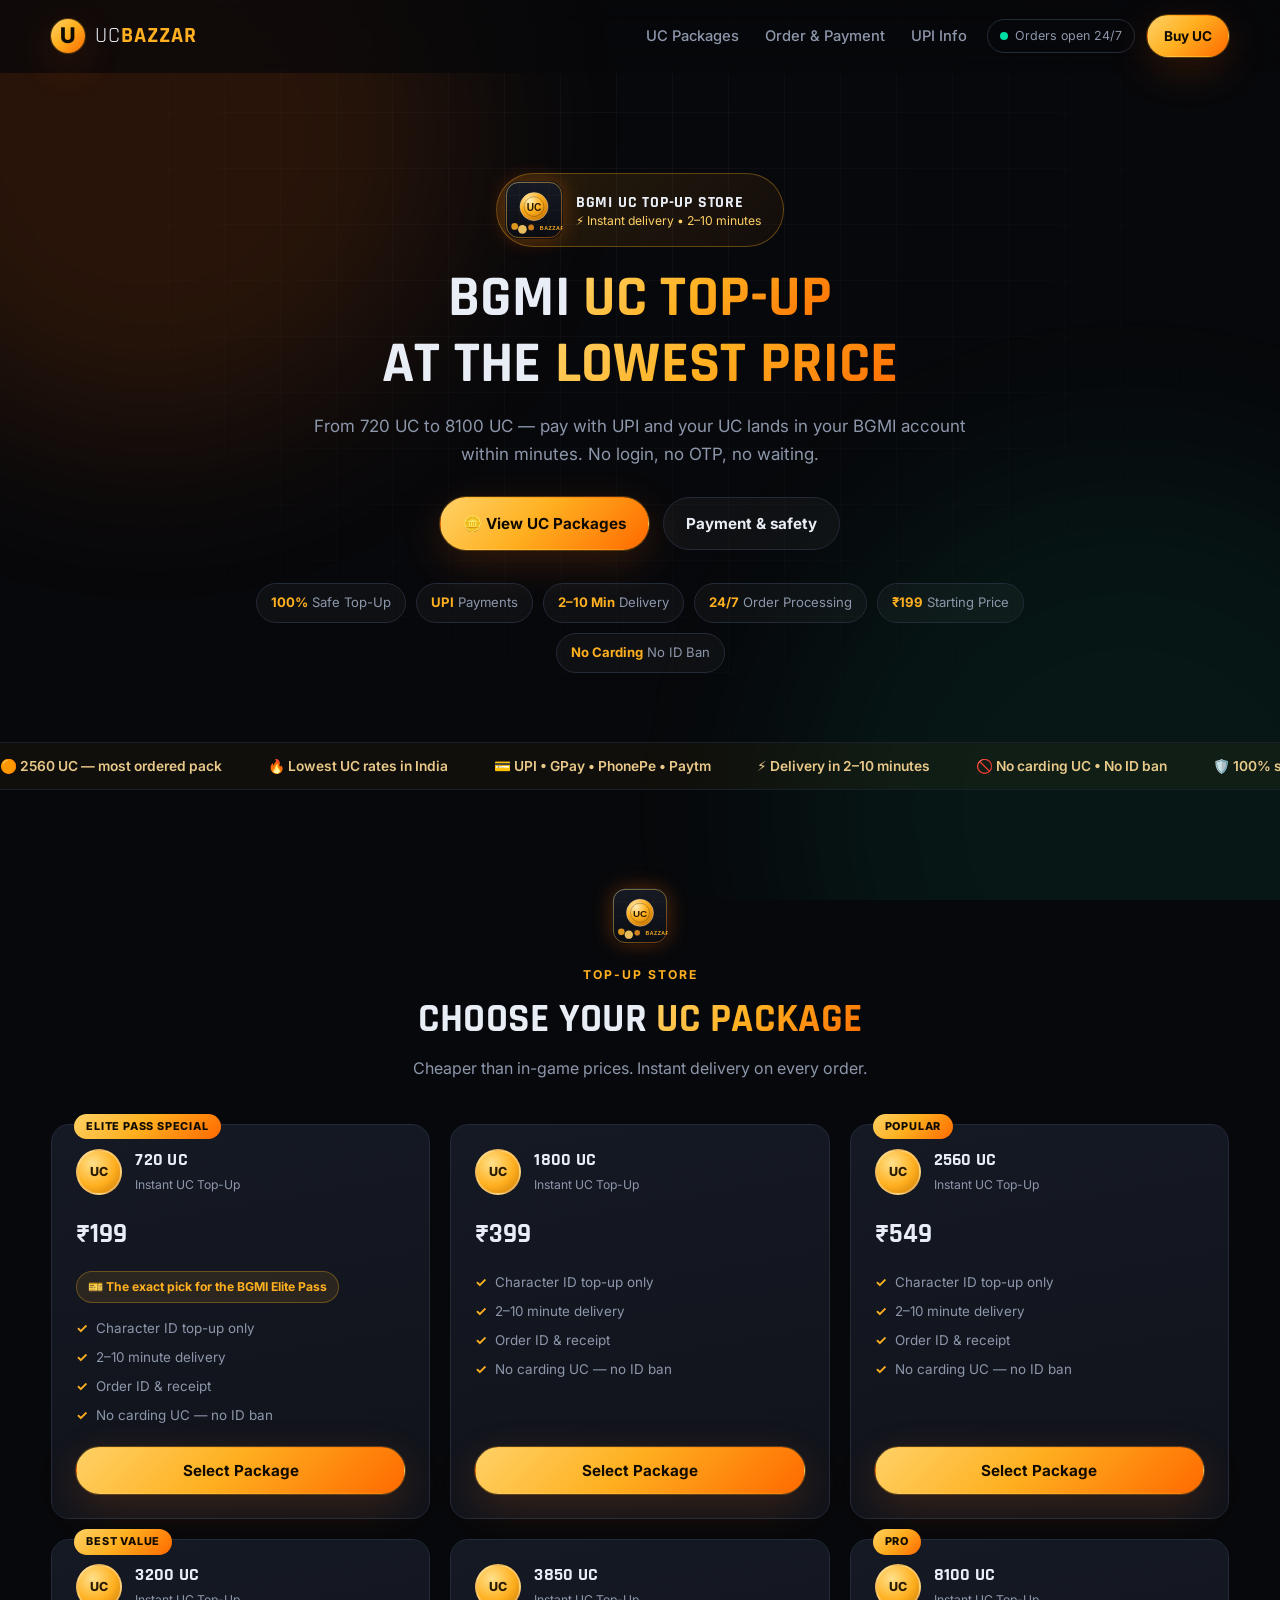
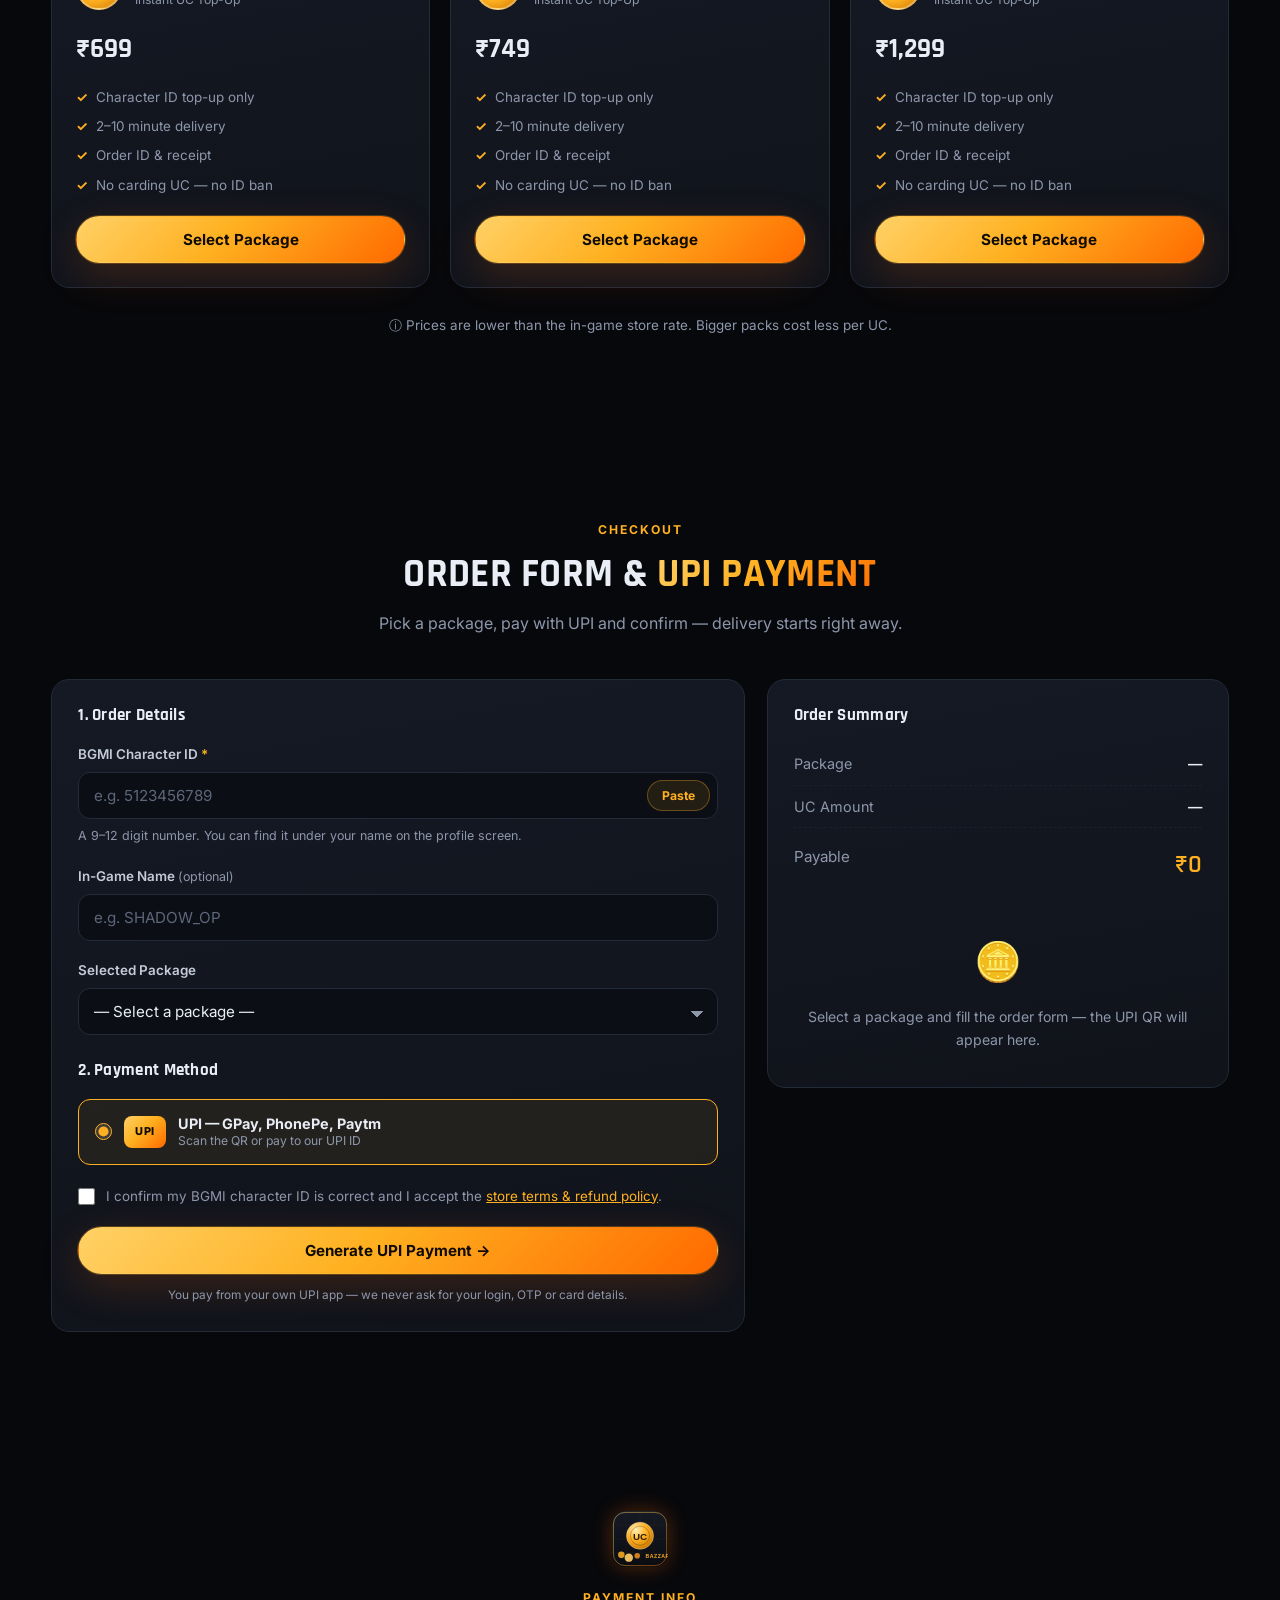
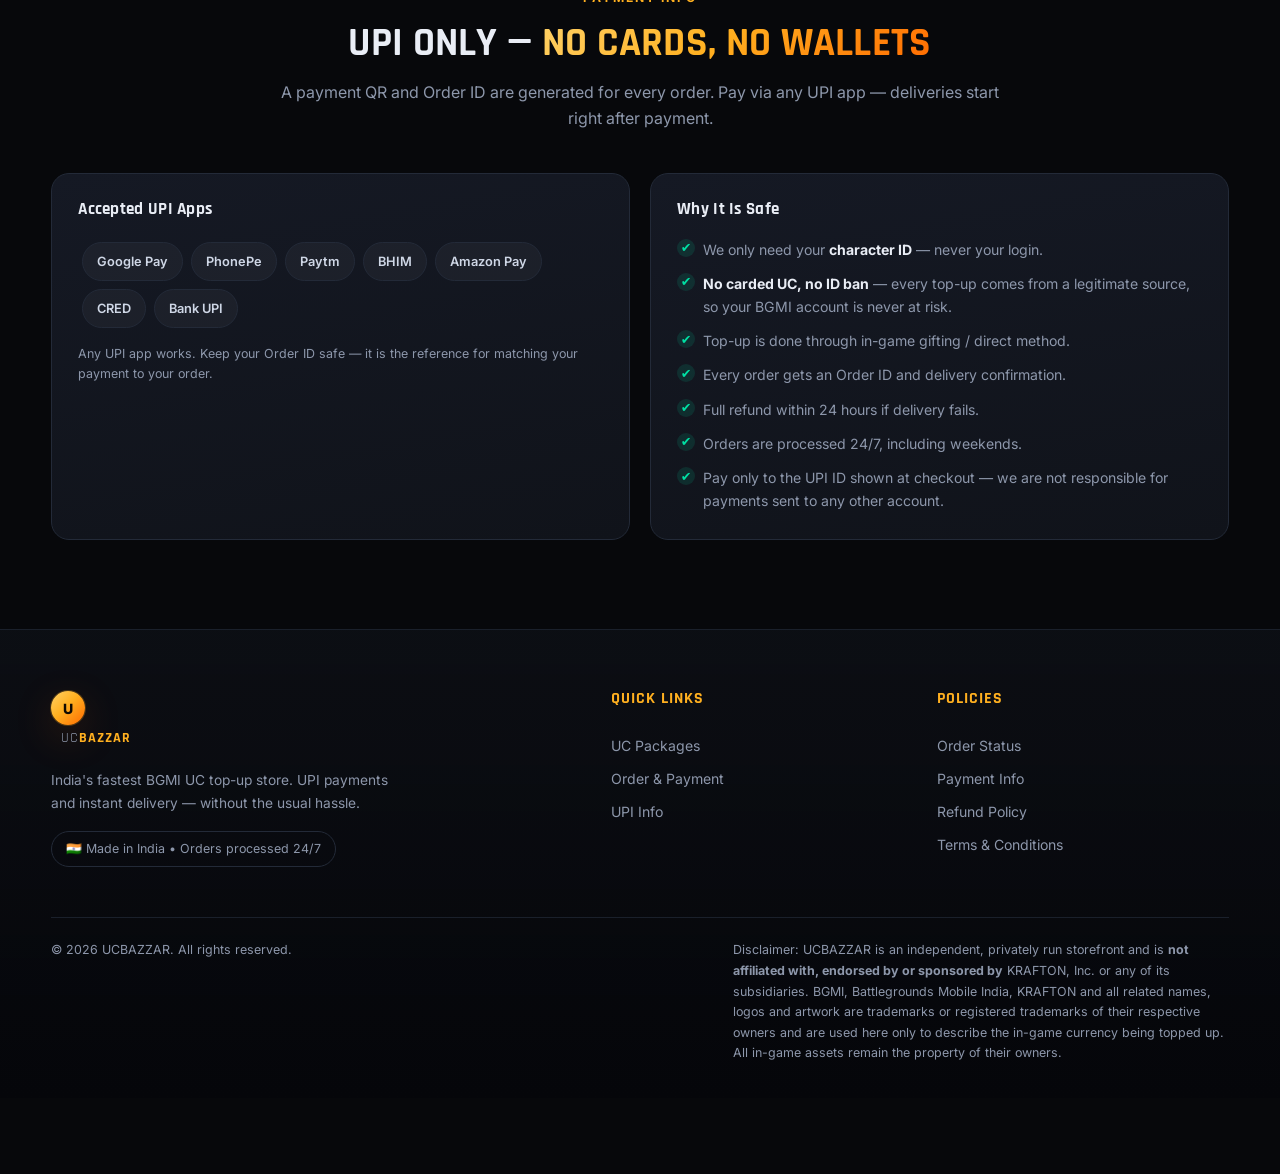
==== index.html @ 2cf1826d "Updated 0.3" ====
<!DOCTYPE html>
<html lang="en">
<head>
<meta charset="UTF-8" />
<meta name="viewport" content="width=device-width, initial-scale=1" />
<title>Buy BGMI UC Online — Instant UC Top-Up at Lowest Price | UCBAZZAR</title>
<meta name="description" content="Buy BGMI UC online in India with UPI. 720 UC to 8100 UC packs, delivery in 2–10 minutes, no carding UC and no ID ban. Pay via GPay, PhonePe, Paytm or any UPI app." />
<meta name="keywords" content="bgmi uc, buy bgmi uc, bgmi uc top up, cheap bgmi uc india, bgmi uc price, bgmi elite pass uc, upi uc store, bgmi uc online" />
<meta name="robots" content="index, follow, max-image-preview:large" />
<meta name="theme-color" content="#08090c" />
<link rel="canonical" href="https://ucbazzar.in/" />

<!-- Open Graph (link share preview) -->
<meta property="og:site_name" content="UCBAZZAR" />
<meta property="og:title" content="Buy BGMI UC Online — Instant Delivery via UPI | UCBAZZAR" />
<meta property="og:description" content="720 UC to 8100 UC packs at the lowest price in India. Pay with any UPI app and your UC lands in your BGMI account within minutes." />
<meta property="og:type" content="website" />
<meta property="og:url" content="https://ucbazzar.in/" />
<meta property="og:image" content="https://ucbazzar.in/assets/og-cover.png" />
<meta property="og:image:width" content="1200" />
<meta property="og:image:height" content="630" />
<meta property="og:image:alt" content="BGMI UC top-up store" />
<meta property="og:locale" content="en_IN" />
<meta name="twitter:card" content="summary_large_image" />
<meta name="twitter:title" content="Buy BGMI UC Online — Instant Delivery via UPI | UCBAZZAR" />
<meta name="twitter:description" content="720 UC to 8100 UC packs at the lowest price in India. Pay with any UPI app and get your UC in minutes." />
<meta name="twitter:image" content="https://ucbazzar.in/assets/og-cover.png" />

<!-- Structured data: tells Google this is an online UC store in India.
     The pack catalog + prices are generated from data.js at runtime
     (see injectCatalogSchema in app.js), so prices never go out of sync. -->
<script type="application/ld+json">
{
  "@context": "https://schema.org",
  "@graph": [
    {
      "@type": "OnlineStore",
      "@id": "https://ucbazzar.in/#store",
      "name": "UCBAZZAR",
      "alternateName": "UCBAZZAR India",
      "url": "https://ucbazzar.in/",
      "image": "https://ucbazzar.in/assets/og-cover.png",
      "description": "BGMI UC top-up store — buy 720 UC to 8100 UC packs with UPI and get delivery in 2–10 minutes.",
      "currenciesAccepted": "INR",
      "paymentAccepted": "UPI",
      "areaServed": { "@type": "Country", "name": "India" },
      "hasOfferCatalog": { "@id": "https://ucbazzar.in/#catalog" }
    },
    {
      "@type": "WebSite",
      "@id": "https://ucbazzar.in/#website",
      "url": "https://ucbazzar.in/",
      "name": "UCBAZZAR",
      "inLanguage": "en-IN",
      "publisher": { "@id": "https://ucbazzar.in/#store" }
    }
  ]
}
</script>

<link rel="icon" href="data:image/svg+xml,%3Csvg xmlns='http://www.w3.org/2000/svg' viewBox='0 0 100 100'%3E%3Ccircle cx='50' cy='50' r='46' fill='%23ffb020'/%3E%3Ctext x='50' y='72' font-size='58' font-family='Arial' font-weight='bold' text-anchor='middle' fill='%23000'%3EU%3C/text%3E%3C/svg%3E" />

<link rel="preconnect" href="https://fonts.googleapis.com" />
<link rel="preconnect" href="https://fonts.gstatic.com" crossorigin />
<link href="https://fonts.googleapis.com/css2?family=Inter:wght@400;500;600;700;800&family=Rajdhani:wght@600;700&display=swap" rel="stylesheet" />
<link rel="stylesheet" href="assets/css/style.css?v=17" />
</head>
<body>

<!-- ============ BACKGROUND FX ============ -->
<div class="bg-fx" aria-hidden="true">
  <div class="glow glow-a"></div>
  <div class="glow glow-b"></div>
  <div class="grid-lines"></div>
</div>

<!-- ============ HEADER ============ -->
<header class="site-header" id="header">
  <div class="container header-inner">
    <a class="logo" href="#top">
      <span class="logo-coin">U</span>
      <span class="logo-text">UC<strong>BAZZAR</strong></span>
    </a>

    <nav class="nav" id="nav">
      <a href="#packages">UC Packages</a>
      <a href="#order">Order &amp; Payment</a>
      <a href="#payment">UPI Info</a>
    </nav>

    <div class="header-actions">
      <span class="live-dot" title="Store open"><span></span> Orders open 24/7</span>
      <a href="#order" class="btn btn-primary btn-sm" data-scroll>Buy UC</a>
      <button class="menu-btn" id="menuBtn" aria-label="Menu" aria-expanded="false">
        <span></span><span></span><span></span>
      </button>
    </div>
  </div>
</header>

<main id="top">

  <!-- ============ HERO ============ -->
  <section class="hero">
    <div class="container hero-grid">
      <div class="hero-copy reveal-hero">
        <div class="hero-badge">
          <img class="store-mark lg" src="assets/mark.svg" alt="" width="56" height="56" />
          <span class="hero-badge-text">
            <b>BGMI UC Top-Up Store</b>
            <small>⚡ Instant delivery • 2–10 minutes</small>
          </span>
        </div>
        <h1>
          BGMI <span class="grad-text">UC Top-Up</span><br />
          At The <span class="grad-text">Lowest Price</span>
        </h1>
        <p class="lead">
          From 720 UC to 8100 UC — pay with UPI and your UC lands in your BGMI
          account within minutes. No login, no OTP, no waiting.
        </p>

        <div class="hero-cta">
          <a href="#packages" class="btn btn-primary" data-scroll>🪙 View UC Packages</a>
          <a href="#payment" class="btn btn-ghost" data-scroll>Payment &amp; safety</a>
        </div>

        <ul class="trust-chips">
          <li><b>100%</b> Safe Top-Up</li>
          <li><b>UPI</b> Payments</li>
          <li><b>2–10 Min</b> Delivery</li>
          <li><b>24/7</b> Order Processing</li>
          <li><b>₹199</b> Starting Price</li>
          <li><b>No Carding</b> No ID Ban</li>
        </ul>
      </div>
    </div>
  </section>

  <!-- ============ TICKER ============ -->
  <div class="ticker" aria-hidden="true">
    <div class="ticker-track">
      <span>🟠 2560 UC — most ordered pack</span><span>🔥 Lowest UC rates in India</span>
      <span>💳 UPI • GPay • PhonePe • Paytm</span><span>⚡ Delivery in 2–10 minutes</span>
      <span>🚫 No carding UC • No ID ban</span><span>🛡️ 100% safe &amp; legal top-up</span>
      <span>🟠 2560 UC — most ordered pack</span><span>🔥 Lowest UC rates in India</span>
      <span>💳 UPI • GPay • PhonePe • Paytm</span><span>⚡ Delivery in 2–10 minutes</span>
      <span>🚫 No carding UC • No ID ban</span><span>🛡️ 100% safe &amp; legal top-up</span>
    </div>
  </div>

  <!-- ============ PACKAGES ============ -->
  <section class="section" id="packages">
    <div class="container">
      <div class="section-head">
        <img class="store-mark md section-mark" src="assets/mark.svg" alt="" width="54" height="54" />
        <span class="kicker">Top-Up Store</span>
        <h2>Choose Your <span class="grad-text">UC Package</span></h2>
        <p>Cheaper than in-game prices. Instant delivery on every order.</p>
      </div>

      <div class="packages" id="packagesGrid"><!-- filled by app.js --></div>

      <!-- Agar JavaScript band ho / purane browser me na chale to customer ko
           saaf pata chale (warna page khaali dikhta hai) -->
      <noscript>
        <div class="card noscript-note">
          <h3 class="card-title">JavaScript is turned off</h3>
          <p class="hint">This store builds the package list, UPI QR and the order form with
            JavaScript. Please turn JavaScript on — or open this site in Chrome, Safari or
            Firefox — and reload the page to place your order.</p>
        </div>
      </noscript>

      <p class="packages-note">
        ⓘ Prices are lower than the in-game store rate. Bigger packs cost less per UC.
      </p>
    </div>
  </section>

  <!-- ============ ORDER + PAYMENT ============ -->
  <section class="section" id="order">
    <div class="container">
      <div class="section-head">
        <span class="kicker">Checkout</span>
        <h2>Order Form &amp; <span class="grad-text">UPI Payment</span></h2>
        <p>Pick a package, pay with UPI and confirm — delivery starts right away.</p>
      </div>

      <div class="order-grid">
        <!-- FORM -->
        <form class="card order-form" id="orderForm" novalidate>
          <h3 class="card-title">1. Order Details</h3>

          <div class="field">
            <label for="gameId">BGMI Character ID <span class="req">*</span></label>
            <div class="input-wrap">
              <input type="text" id="gameId" name="gameId" inputmode="numeric" autocomplete="off"
                     placeholder="e.g. 5123456789" maxlength="14" />
              <button type="button" class="mini-btn" id="pasteBtn" title="Paste from clipboard">Paste</button>
            </div>
            <small class="hint" id="gameIdHint">A 9–12 digit number. You can find it under your name on the profile screen.</small>
          </div>

          <div class="field">
            <label for="ingameName">In-Game Name <span class="opt">(optional)</span></label>
            <input type="text" id="ingameName" name="ingameName" placeholder="e.g. SHADOW_OP" maxlength="24" />
          </div>

          <div class="field">
            <label for="packageSelect">Selected Package</label>
            <select id="packageSelect" name="packageSelect"></select>
          </div>

          <h3 class="card-title mt">2. Payment Method</h3>
          <div class="pay-methods">
            <label class="pay-method is-active">
              <input type="radio" name="payMethod" value="UPI QR / UPI ID" checked />
              <span class="pm-body">
                <span class="pm-logo upi">UPI</span>
                <span class="pm-text"><b>UPI — GPay, PhonePe, Paytm</b><small>Scan the QR or pay to our UPI ID</small></span>
              </span>
            </label>
          </div>

          <label class="checkbox">
            <input type="checkbox" id="agree" />
            <span>I confirm my BGMI character ID is correct and I accept the
              <a href="#payment" data-scroll>store terms &amp; refund policy</a>.</span>
          </label>

          <button type="submit" class="btn btn-primary btn-block" id="submitBtn">
            Generate UPI Payment →
          </button>
          <p class="form-note">You pay from your own UPI app — we never ask for your login,
            OTP or card details.</p>
        </form>

        <!-- SUMMARY / PAYMENT PANEL -->
        <aside class="card order-summary" id="summaryCard">
          <h3 class="card-title">Order Summary</h3>

          <div class="summary-line">
            <span>Package</span><b id="sumPackage">—</b>
          </div>
          <div class="summary-line">
            <span>UC Amount</span><b id="sumUc">—</b>
          </div>
          <div class="summary-line total">
            <span>Payable</span><b id="sumTotal">₹0</b>
          </div>

          <!-- PAYMENT PANEL -->
          <div class="pay-panel" id="payPanel" hidden>
            <div class="pay-panel-head">
              <span class="badge-live">Awaiting Payment</span>
              <span class="timer" id="timer">15:00</span>
            </div>

            <!-- 1) pay straight from a UPI app (works on phones) -->
            <div class="pay-now" id="payNow">
              <h4>Pay from your UPI app</h4>
              <p id="payNowHint">Tap your app — the amount is already filled in. Just enter your
                UPI PIN to confirm.</p>

              <a class="btn btn-primary btn-block" id="upiDeepLink" href="#">
                📲 Any UPI App — Pay Now
              </a>

              <div class="upi-apps" id="upiApps"><!-- filled by app.js --></div>

              <p class="hint" id="payAppNote">📱 These buttons open the app on your phone. If nothing
                opens, use the button above or scan the QR.</p>
            </div>

            <!-- 2) QR / UPI ID for desktop & second device -->
            <div class="qr-section" id="qrSection">
              <div class="qr-box">
                <img id="qrImg" alt="UPI QR Code" width="220" height="220" />
                <span class="qr-fallback" id="qrFallback" hidden>QR could not load — copy the
                  UPI ID below and pay instead 👇</span>
              </div>
              <p class="hint center">On a computer? Scan this QR from your phone — the amount
                opens automatically in your UPI app.</p>
            </div>

            <div class="upi-id-box">
              <div>
                <span class="label">UPI ID</span>
                <code id="upiIdText">—</code>
              </div>
              <button type="button" class="mini-btn" id="copyUpi">Copy</button>
            </div>

            <div class="pay-summary">
              <div class="summary-line small">
                <span>Payee</span><b id="payeeName">—</b>
              </div>
              <div class="summary-line small">
                <span>Order ID</span><b id="orderId">—</b>
              </div>
              <div class="summary-line small">
                <span>BGMI ID</span><b id="payGameId">—</b>
              </div>
              <div class="summary-line small" id="payNameRow">
                <span>In-Game Name</span><b id="payGameName">—</b>
              </div>
              <div class="summary-line small">
                <span>Amount</span><b id="payAmount">₹0</b>
              </div>
            </div>

            <ol class="pay-steps">
              <li>Pay exactly <b id="payStepsAmount">₹0</b> from the app, QR or UPI ID.</li>
              <li>Tap the button below once paid — delivery starts right after.</li>
            </ol>

            <!-- PAYMENT CONFIRMATION -->
            <div class="confirm-box">
              <p class="hint center">Already paid? Tap the button below — we verify your payment
                and deliver your UC within 2–10 minutes.</p>
              <button type="button" class="btn btn-primary btn-block" id="confirmPaid">
                ✅ I Have Paid — Confirm My Order
              </button>
            </div>
          </div>

          <!-- PROCESSING STATE -->
          <div class="processing" id="processing" hidden>
            <div class="proc-head">
              <span class="spinner" aria-hidden="true"></span>
              <div>
                <h3>Payment Processing</h3>
                <p id="procAmount">We are verifying your payment now.</p>
              </div>
            </div>

            <div class="proc-alert">
              ⏳ <b>Payment processing.</b> We are verifying your payment — UC will be
              delivered to your BGMI ID within 2–10 minutes.
            </div>

            <div class="summary-line small"><span>Order ID</span><b id="procOrderId">—</b></div>
            <div class="summary-line small"><span>Package</span><b id="procPackage">—</b></div>
            <div class="summary-line small"><span>BGMI ID</span><b id="procGameId">—</b></div>
            <div class="summary-line small"><span>Amount Paid</span><b id="procPaid">—</b></div>

            <ul class="timeline">
              <li class="done"><b>Order placed</b><span>Package and ID confirmed</span></li>
              <li class="done"><b>Payment submitted</b><span>Confirmed by customer</span></li>
              <li class="active"><b>Verification in progress</b><span>Usually under 10 minutes</span></li>
              <li><b>UC delivered</b><span>Confirmation sent to you</span></li>
            </ul>

            <div class="split">
              <button type="button" class="btn btn-ghost" id="copyOrderId">Copy Order ID</button>
              <button type="button" class="btn btn-ghost" id="newOrder">Start New Order</button>
            </div>
            <p class="hint center">Keep your Order ID safe — it is the reference for this order.</p>
          </div>

          <!-- RECENT ORDERS -->
          <div class="recent-orders" id="recentOrders" hidden>
            <h4>Your recent orders</h4>
            <div id="recentOrdersList"></div>
          </div>

          <div class="empty-state" id="emptyState">
            <span>🪙</span>
            <p>Select a package and fill the order form — the UPI QR will appear here.</p>
          </div>
        </aside>
      </div>
    </div>
  </section>

  <!-- ============ PAYMENT INFO ============ -->
  <section class="section" id="payment">
    <div class="container">
      <div class="section-head">
        <img class="store-mark md section-mark" src="assets/mark.svg" alt="" width="54" height="54" />
        <span class="kicker">Payment Info</span>
        <h2>UPI Only — <span class="grad-text">No Cards, No Wallets</span></h2>
        <p>A payment QR and Order ID are generated for every order. Pay via any UPI app — deliveries start right after payment.</p>
      </div>

      <div class="pay-info-grid">
        <div class="card pay-info">
          <h3 class="card-title">Accepted UPI Apps</h3>
          <div class="app-chip-row">
            <span class="app-chip">Google Pay</span>
            <span class="app-chip">PhonePe</span>
            <span class="app-chip">Paytm</span>
            <span class="app-chip">BHIM</span>
            <span class="app-chip">Amazon Pay</span>
            <span class="app-chip">CRED</span>
            <span class="app-chip">Bank UPI</span>
          </div>
          <p class="hint">
            Any UPI app works. Keep your Order ID safe — it is the reference for
            matching your payment to your order.
          </p>
        </div>

        <div class="card pay-info">
          <h3 class="card-title">Why It Is Safe</h3>
          <ul class="check-list">
            <li>We only need your <b>character ID</b> — never your login.</li>
            <li><b>No carded UC, no ID ban</b> — every top-up comes from a legitimate
              source, so your BGMI account is never at risk.</li>
            <li>Top-up is done through in-game gifting / direct method.</li>
            <li>Every order gets an Order ID and delivery confirmation.</li>
            <li>Full refund within 24 hours if delivery fails.</li>
            <li>Orders are processed 24/7, including weekends.</li>
            <li>Pay only to the UPI ID shown at checkout — we are not responsible for payments sent to any other account.</li>
          </ul>
        </div>
      </div>
    </div>
  </section>

</main>

<!-- ============ FOOTER ============ -->
<footer class="site-footer">
  <div class="container">
    <div class="footer-grid">
      <div class="footer-col brand-col">
        <a class="logo" href="#top">
          <span class="logo-coin">U</span>
          <span class="logo-text">UC<strong>BAZZAR</strong></span>
        </a>
        <p>India's fastest BGMI UC top-up store. UPI payments and instant
          delivery — without the usual hassle.</p>
        <p class="brand-note">🇮🇳 Made in India • Orders processed 24/7</p>
      </div>

      <div class="footer-col">
        <h4>Quick Links</h4>
        <a href="#packages" data-scroll>UC Packages</a>
        <a href="#order" data-scroll>Order &amp; Payment</a>
        <a href="#payment" data-scroll>UPI Info</a>
      </div>

      <div class="footer-col">
        <h4>Policies</h4>
        <a href="#order" data-scroll>Order Status</a>
        <a href="#payment" data-scroll>Payment Info</a>
        <a href="#payment" data-scroll>Refund Policy</a>
        <a href="#payment" data-scroll>Terms &amp; Conditions</a>
      </div>
    </div>

    <div class="footer-bottom">
      <p>© <span id="year">2026</span> UCBAZZAR. All rights reserved.</p>
      <p class="disclaimer">
        Disclaimer: UCBAZZAR is an independent, privately run storefront and is
        <b>not affiliated with, endorsed by or sponsored by</b> KRAFTON, Inc. or any of its
        subsidiaries. BGMI, Battlegrounds Mobile India, KRAFTON and all related names, logos
        and artwork are trademarks or registered trademarks of their respective owners and
        are used here only to describe the in-game currency being topped up. All in-game
        assets remain the property of their owners.
      </p>
    </div>
  </div>
</footer>

<!-- sticky mobile CTA -->
<a href="#order" class="mobile-cta" data-scroll>🪙 Buy UC Now</a>

<script src="assets/js/data.js?v=16"></script>
<script src="assets/js/app.js?v=21"></script>
</body>
</html>
---- assets/css/style.css ----
/* =====================================================================
   UC Bazaar — dark theme stylesheet
   ===================================================================== */

:root {
  --bg: #07080b;
  --bg-soft: #0b0d12;
  --panel: #10131a;
  --panel-2: #151924;
  --line: #232a38;
  --line-soft: #1a202b;
  --text: #e9edf5;
  --muted: #8d97ab;
  --brand: #ffb020;
  --brand-2: #ff6a00;
  --accent: #00e0a4;
  --danger: #ff5566;
  --grad: linear-gradient(135deg, #ffd166 0%, #ffb020 45%, #ff6a00 100%);
  --radius: 18px;
  --radius-sm: 12px;
  --shadow: 0 18px 50px rgba(0, 0, 0, .55);
  --glow: 0 0 0 1px rgba(255, 176, 32, .25), 0 12px 40px rgba(255, 106, 0, .18);
  --font: "Inter", system-ui, -apple-system, "Segoe UI", Roboto, sans-serif;
  --font-head: "Rajdhani", var(--font);
}

* { box-sizing: border-box; margin: 0; padding: 0; }

/* class-based display rules (e.g. .pay-panel { display: flex }) must never
   beat the hidden attribute — without this the panel stays visible */
[hidden] { display: none !important; }

/* Purane iPhones / Android landscape me font apne aap bada ho jata hai —
   ye usko rokta hai taki layout sab devices par same rahe */
html {
  scroll-behavior: smooth;
  -webkit-text-size-adjust: 100%;
  text-size-adjust: 100%;
}

body {
  background: var(--bg);
  color: var(--text);
  font-family: var(--font);
  font-size: 16px;
  line-height: 1.65;
  -webkit-font-smoothing: antialiased;
  -webkit-text-size-adjust: 100%;
  text-size-adjust: 100%;
  overflow-x: hidden;
  padding-bottom: 76px;
}

/* IMPORTANT — "do line" pattern: jo property purane browsers me nahi hoti
   (clamp, min, inset, gap...) uski pehle ek simple value likhi jati hai.
   Purana browser doosri line ko invalid samajh kar chhod deta hai aur pehli
   line use karta hai; naya browser doosri line se override kar deta hai.
   Isi wajah se ye site Chrome 49+ / iOS 10+ tak sahi dikhti hai. */
h1, h2, h3, .logo-text { font-family: var(--font-head); letter-spacing: .3px; line-height: 1.15; }
h1 {
  font-size: 2.35rem;
  font-size: clamp(2.1rem, 5.2vw, 3.6rem);
  font-weight: 700; text-transform: uppercase; overflow-wrap: break-word;
}
h2 {
  font-size: 1.85rem;
  font-size: clamp(1.7rem, 3.6vw, 2.5rem);
  font-weight: 700; text-transform: uppercase; overflow-wrap: break-word;
}
h3 { font-size: 1.15rem; font-weight: 700; }
a { color: inherit; text-decoration: none; }
img { max-width: 100%; display: block; }
code { font-family: ui-monospace, SFMono-Regular, Menlo, monospace; }

/* width: min(1200px, 92vw) ke bilkul barabar result — magar min() ke bina */
.container { width: 92vw; max-width: 1200px; margin-left: auto; margin-right: auto; }
.mt-18 { margin-top: 18px; }
.muted { color: var(--muted); }
.green { color: var(--accent); }
.grad-text {
  background: var(--grad);
  -webkit-background-clip: text;
  background-clip: text;
  color: transparent;
}

/* ---------------- background fx ---------------- */
.bg-fx { position: fixed; top: 0; right: 0; bottom: 0; left: 0; z-index: -1; overflow: hidden; }
.bg-fx .glow {
  position: absolute; border-radius: 50%; opacity: .5;
  filter: blur(90px); -webkit-filter: blur(90px);
}
.glow-a { width: 620px; height: 620px; background: rgba(255, 106, 0, .28); top: -180px; left: -160px; }
.glow-b { width: 700px; height: 700px; background: rgba(0, 224, 164, .14); bottom: -260px; right: -200px; }
.grid-lines {
  position: absolute; top: 0; right: 0; bottom: 0; left: 0;
  background-image:
    linear-gradient(rgba(255, 255, 255, .035) 1px, transparent 1px),
    linear-gradient(90deg, rgba(255, 255, 255, .035) 1px, transparent 1px);
  background-size: 56px 56px;
  -webkit-mask-image: radial-gradient(circle at 50% 20%, #000 0%, transparent 72%);
  mask-image: radial-gradient(circle at 50% 20%, #000 0%, transparent 72%);
}

/* ---------------- store mark (original artwork, assets/mark.svg) ---------------- */
.store-mark {
  display: block; border-radius: 24%; object-fit: cover; flex: 0 0 auto;
  box-shadow: 0 0 20px rgba(255, 106, 0, .3);
}
.store-mark.sm { width: 34px; height: 34px; }
.store-mark.md { width: 56px; height: 56px; }
.store-mark.lg { width: 58px; height: 58px; }
.section-mark { margin: 0 auto 16px; }

/* ---------------- buttons ---------------- */
.btn {
  display: inline-flex; align-items: center; justify-content: center; gap: 8px;
  font-family: var(--font); font-weight: 700; font-size: .95rem;
  padding: 13px 22px; border-radius: 999px; border: 1px solid transparent;
  cursor: pointer; transition: .22s ease; white-space: nowrap;
}
.btn-sm { padding: 9px 16px; font-size: .85rem; }
.btn-primary { background: var(--grad); color: #100b02; box-shadow: var(--glow); }
.btn-primary:hover { transform: translateY(-2px); filter: brightness(1.06); }
.btn-ghost { background: rgba(255, 255, 255, .04); border-color: var(--line); color: var(--text); }
.btn-ghost:hover { border-color: var(--brand); color: var(--brand); transform: translateY(-2px); }
/* block buttons must be allowed to wrap — long labels like
   "I Have Paid — Confirm My Order" would otherwise force horizontal
   overflow on narrow phones (the card could not shrink below the label) */
.btn-block { width: 100%; white-space: normal; text-align: center; }

/* flexbox ka gap: Chrome 84+ / iOS 14.5+. Purane browsers me gap 0 ban jata
   hai, isliye rows par spacing margins se bhi lagayi gayi hai — naye
   browsers par dono ka result same dikhta hai. */

.pill {
  display: inline-flex; align-items: center; gap: 8px; font-size: .8rem; font-weight: 600;
  padding: 7px 14px; border-radius: 999px; color: #ffd166;
  background: rgba(255, 176, 32, .1); border: 1px solid rgba(255, 176, 32, .3);
  text-transform: uppercase; letter-spacing: .6px;
}

.hero-badge {
  display: inline-flex; align-items: center; padding: 7px 22px 7px 8px;
  border-radius: 999px; text-align: left;
  background: linear-gradient(135deg, rgba(255, 176, 32, .13), rgba(255, 106, 0, .05));
  border: 1px solid rgba(255, 176, 32, .32);
}
.hero-badge > * + * { margin-left: 13px; }
.hero-badge-text { display: flex; flex-direction: column; line-height: 1.3; }
.hero-badge-text b {
  font-family: var(--font-head); font-size: 1.02rem; text-transform: uppercase;
  letter-spacing: .8px; color: var(--text);
}
.hero-badge-text small { font-size: .76rem; color: #ffd166; }

/* ---------------- header ---------------- */
/* Default: solid header. Jo browsers blur ka blur effect samajhte hain,
   unke liye hi transparent version lagta hai — warna purane browsers me
   niche ka content header ke aar-paar dikhta hai. */
.site-header {
  position: sticky; top: 0; z-index: 60;
  background: rgba(7, 8, 11, .97);
  border-bottom: 1px solid transparent;
  transition: .3s ease;
}
.site-header.is-stuck { border-bottom-color: var(--line-soft); }
@supports ((backdrop-filter: blur(14px)) or (-webkit-backdrop-filter: blur(14px))) {
  .site-header {
    background: rgba(7, 8, 11, .72);
    -webkit-backdrop-filter: blur(14px);
    backdrop-filter: blur(14px);
  }
  .site-header.is-stuck { background: rgba(7, 8, 11, .92); }
}
.header-inner { display: flex; align-items: center; gap: 20px; height: 72px; }
.logo { display: inline-flex; align-items: center; font-size: 1.35rem; }
.logo > * + * { margin-left: 10px; }
.logo-coin {
  /* flex centering: grid ka place-items purane browsers me support nahi hota */
  width: 34px; height: 34px; display: flex; align-items: center; justify-content: center;
  border-radius: 50%; background: var(--grad); color: #100b02;
  font-weight: 800; font-family: var(--font); box-shadow: var(--glow);
}
.logo-text { text-transform: uppercase; letter-spacing: 1px; }
.logo-text strong { color: var(--brand); }

.nav { display: flex; margin-left: auto; }
.nav a + a { margin-left: 26px; }
.nav a { font-size: .92rem; font-weight: 500; color: var(--muted); transition: .2s; position: relative; }
.nav a:hover { color: var(--text); }
.nav a::after {
  content: ""; position: absolute; left: 0; bottom: -6px; height: 2px; width: 0;
  background: var(--grad); transition: .25s;
}
.nav a:hover::after { width: 100%; }

.header-actions { display: flex; align-items: center; margin-left: auto; }
.header-actions > * + * { margin-left: 12px; }
.nav + .header-actions { margin-left: 0; }
.live-dot {
  display: inline-flex; align-items: center;
  font-size: .78rem; color: var(--muted);
  padding: 6px 12px; border: 1px solid var(--line); border-radius: 999px;
}
.live-dot span {
  width: 8px; height: 8px; margin-right: 7px;
  border-radius: 50%; background: var(--accent);
  box-shadow: 0 0 0 0 rgba(0, 224, 164, .7); animation: pulse 2s infinite;
}
@keyframes pulse {
  70% { box-shadow: 0 0 0 9px rgba(0, 224, 164, 0); }
  100% { box-shadow: 0 0 0 0 rgba(0, 224, 164, 0); }
}
.menu-btn {
  display: none; flex-direction: column; background: none;
  border: 1px solid var(--line); border-radius: 10px; padding: 9px; cursor: pointer;
}
.menu-btn span { width: 18px; height: 2px; background: var(--text); border-radius: 2px; }
.menu-btn span + span { margin-top: 5px; }

/* ---------------- hero ---------------- */
.hero {
  padding: 64px 0 24px;
  padding-top: clamp(48px, 8vw, 100px);
}
.hero-grid { display: block; }
.hero-copy { max-width: 860px; margin-left: auto; margin-right: auto; text-align: center; }
.hero-copy h1 { margin: 18px 0 16px; }
.lead { color: var(--muted); font-size: 1.06rem; max-width: 62ch; margin-left: auto; margin-right: auto; }
/* buttons/chips ki spacing margins se (flex gap ka fallback). Negative
   container margin jaan-boojh kar nahi diya — wo chhoti screen par 1-2px
   ka horizontal overflow paida kar deti hai. */
.hero-cta { display: flex; flex-wrap: wrap; margin: 21px 0; justify-content: center; }
.hero-cta > * { margin: 7px; }
.trust-chips { list-style: none; display: flex; flex-wrap: wrap; justify-content: center; }
.trust-chips li { margin: 5px; }
.reveal-hero { animation: heroIn .6s cubic-bezier(.2, .7, .3, 1) both; }
@keyframes heroIn { from { opacity: 0; transform: translateY(18px); } }
.trust-chips > li {
  font-size: .82rem; color: var(--muted); padding: 8px 14px;
  background: rgba(255, 255, 255, .035); border: 1px solid var(--line); border-radius: 999px;
}
.trust-chips b { color: var(--brand); }

.badge-live {
  font-size: .72rem; font-weight: 700; text-transform: uppercase; letter-spacing: .8px;
  color: var(--accent); background: rgba(0, 224, 164, .12);
  border: 1px solid rgba(0, 224, 164, .35); padding: 5px 11px; border-radius: 999px;
}
/* ---------------- ticker ---------------- */
.ticker {
  margin: 40px 0 8px; padding: 12px 0; overflow: hidden;
  border-top: 1px solid var(--line-soft);
  border-bottom: 1px solid var(--line-soft);
  background: rgba(255, 176, 32, .045);
}
.ticker-track {
  display: flex; animation: slide 34s linear infinite;
  /* -webkit-max-content: Android 4.4-6 aur purane iOS ke liye.
     Agar browser max-content nahi samajhta (tab width auto rehti hai) to
     app.js me initTicker() width pixels me set kar deta hai — warna
     translateX(-50%) galat distance banata hai aur loop par jump hota hai. */
  width: -webkit-max-content; width: max-content;
  /* flexbox na ho to bhi saare items ek hi line me rahein (kata hua strip) */
  white-space: nowrap;
  /* Android par apna GPU layer — marquee har frame repaint nahi karta */
  will-change: transform;
}
/* Spacing har item par padding-right se — margin-right se nahi.
   Wajah: scrollWidth trailing margin ko count nahi karta, isliye JS width
   fallback me loop 23px jump kar jata tha. Padding se track ka aadha hissa
   bilkul ek set ke barabar rehta hai aur loop seamless hota hai. */
.ticker-track span {
  flex: 0 0 auto; padding-right: 46px;
  font-size: .86rem; font-weight: 600; color: #e9c98a; white-space: nowrap;
}
@keyframes slide { from { transform: translateX(0); } to { transform: translateX(-50%); } }

/* ---------------- sections ---------------- */
.section {
  padding: 64px 0;
  padding-top: clamp(56px, 7vw, 92px);
  padding-bottom: clamp(56px, 7vw, 92px);
}
.section-head { text-align: center; max-width: 720px; margin: 0 auto 42px; }
.section-head .kicker {
  display: inline-block; font-size: .76rem; font-weight: 700; letter-spacing: 2px;
  text-transform: uppercase; color: var(--brand); margin-bottom: 12px;
}
.section-head p { color: var(--muted); margin-top: 12px; }

.reveal { opacity: 0; transform: translateY(22px); transition: .6s cubic-bezier(.2, .7, .3, 1); }
.reveal.in { opacity: 1; transform: none; }

/* ---------------- packages ---------------- */
/* grid-gap purane Chrome (57-65) ke liye, gap naye browsers ke liye */
.packages { display: grid; grid-template-columns: repeat(auto-fit, minmax(330px, 1fr)); grid-gap: 20px; gap: 20px; }
.pkg {
  position: relative; padding: 24px; border-radius: var(--radius);
  background: linear-gradient(170deg, var(--panel-2), var(--panel));
  border: 1px solid var(--line); cursor: pointer; transition: .25s ease;
  display: flex; flex-direction: column;
}
.pkg:hover { transform: translateY(-6px); border-color: rgba(255, 176, 32, .55); box-shadow: var(--shadow); }
.pkg.is-selected { border-color: var(--brand); box-shadow: var(--glow); }
.pkg.is-selected::after {
  content: "✓ Selected"; position: absolute; top: 14px; right: 14px;
  font-size: .7rem; font-weight: 700; color: var(--accent);
}
.pkg-tag {
  position: absolute; top: -11px; left: 22px;
  font-size: .68rem; font-weight: 800; text-transform: uppercase; letter-spacing: .8px;
  background: var(--grad); color: #100b02; padding: 4px 12px; border-radius: 999px;
}
.pkg.is-selected .pkg-tag { display: none; }
.pkg-head { display: flex; align-items: center; margin-bottom: 16px; }
.pkg-head > * + * { margin-left: 13px; }
.pkg-coin {
  width: 46px; height: 46px; flex: 0 0 auto;
  display: flex; align-items: center; justify-content: center;
  border-radius: 50%; font-weight: 800; font-size: .78rem;
  background: radial-gradient(circle at 35% 30%, #ffe08a, #ffb020 55%, #c97600);
  color: #2a1b00; border: 2px solid rgba(255, 255, 255, .3);
}
.pkg-sub { font-size: .76rem; color: var(--muted); }
.pkg-price { display: flex; align-items: baseline; gap: 9px; flex-wrap: wrap; margin-bottom: 14px; }
.pkg-price .now { font-size: 1.7rem; font-weight: 800; font-family: var(--font-head); color: var(--text); }
.pkg-note {
  align-self: flex-start; display: inline-flex; align-items: center; gap: 6px;
  font-size: .76rem; font-weight: 700; color: var(--brand);
  background: rgba(255, 176, 32, .1); border: 1px solid rgba(255, 176, 32, .3);
  padding: 5px 11px; border-radius: 999px; margin-bottom: 14px;
}
.pkg-points { list-style: none; margin-bottom: 20px; display: grid; grid-gap: 7px; gap: 7px; }
.pkg-points li { font-size: .84rem; color: var(--muted); padding-left: 20px; position: relative; }
.pkg-points li::before { content: "✓"; position: absolute; left: 0; color: var(--brand); font-weight: 700; }
.pkg .btn { margin-top: auto; }
.packages-note { text-align: center; color: var(--muted); font-size: .84rem; margin-top: 26px; }

/* ---------------- cards / order ---------------- */
.card {
  background: linear-gradient(170deg, var(--panel-2), var(--panel));
  border: 1px solid var(--line); border-radius: var(--radius); padding: 26px;
}
.card-title { font-size: 1.05rem; margin-bottom: 18px; }
.card-title.mt { margin-top: 26px; }

.order-grid { display: grid; grid-template-columns: 1.2fr .8fr; grid-gap: 22px; gap: 22px; align-items: start; }

.field { margin-bottom: 18px; display: flex; flex-direction: column; }
.field > * + * { margin-top: 7px; }
.field label { font-size: .84rem; font-weight: 600; color: #c3cbd9; }
.req { color: var(--brand); }
.opt { color: var(--muted); font-weight: 400; font-size: .78rem; }
.input-wrap { position: relative; display: flex; align-items: center; }

input[type="text"], input[type="tel"], select {
  width: 100%; font-family: var(--font); font-size: .95rem; color: var(--text);
  background: #0b0e14; border: 1px solid var(--line); border-radius: var(--radius-sm);
  padding: 13px 15px; transition: .2s; outline: none;
}
.input-wrap input { padding-right: 74px; }
input:focus, select:focus { border-color: var(--brand); box-shadow: 0 0 0 3px rgba(255, 176, 32, .13); }
input::placeholder { color: #5d667a; }
select { -webkit-appearance: none; appearance: none; cursor: pointer;
  background-image: linear-gradient(45deg, transparent 50%, var(--muted) 50%), linear-gradient(135deg, var(--muted) 50%, transparent 50%);
  background-position: calc(100% - 20px) 22px, calc(100% - 14px) 22px;
  background-size: 6px 6px, 6px 6px; background-repeat: no-repeat;
  padding-right: 42px;
}
select option { background: #0b0e14; }
.hint { font-size: .78rem; color: var(--muted); }
.hint.warn { color: #f0b446; margin-top: 12px; }
.row-2 { display: grid; grid-template-columns: 1fr 1fr; grid-gap: 16px; gap: 16px; }
.field.has-error input { border-color: var(--danger); }
.err { font-size: .78rem; color: var(--danger); }

.mini-btn {
  font-family: var(--font); font-size: .76rem; font-weight: 700; cursor: pointer;
  color: var(--brand); background: rgba(255, 176, 32, .1);
  border: 1px solid rgba(255, 176, 32, .32); border-radius: 999px; padding: 7px 14px; transition: .2s;
}
.mini-btn:hover { background: rgba(255, 176, 32, .22); }
.input-wrap .mini-btn { position: absolute; right: 8px; }

/* payment methods */
.pay-methods { display: grid; grid-gap: 12px; gap: 12px; }
.pay-method {
  display: flex; align-items: center; cursor: pointer;
  padding: 14px 16px; border: 1px solid var(--line); border-radius: var(--radius-sm);
  background: #0b0e14; transition: .22s;
}
.pay-method:hover { border-color: rgba(255, 176, 32, .4); }
.pay-method.is-active { border-color: var(--brand); background: rgba(255, 176, 32, .07); }
.pay-method > * + * { margin-left: 12px; }
.pay-method input { accent-color: var(--brand); width: 17px; height: 17px; }
.pm-body { display: flex; align-items: center; }
.pm-body > * + * { margin-left: 12px; }
.pm-logo {
  width: 42px; height: 32px; display: flex; align-items: center; justify-content: center;
  border-radius: 8px;
  font-size: .68rem; font-weight: 800; letter-spacing: .5px; color: #100b02;
}
.pm-logo.upi { background: var(--grad); }
.pm-logo.qr { background: linear-gradient(135deg, #7de3c3, #00b98a); }
.pm-text { display: flex; flex-direction: column; line-height: 1.35; }
.pm-text b { font-size: .9rem; }
.pm-text small { font-size: .76rem; color: var(--muted); }

.checkbox { display: flex; align-items: flex-start; margin: 20px 0; font-size: .84rem; color: var(--muted); }
.checkbox > * + * { margin-left: 11px; }
.checkbox input { accent-color: var(--brand); width: 17px; height: 17px; margin-top: 3px; flex: 0 0 auto; }
.checkbox a { color: var(--brand); text-decoration: underline; }
.form-note { font-size: .74rem; color: var(--muted); text-align: center; margin-top: 12px; }

/* summary */
.order-summary { position: sticky; top: 92px; }
.summary-line { display: flex; justify-content: space-between; padding: 9px 0; font-size: .9rem; color: var(--muted); border-bottom: 1px dashed var(--line-soft); }
.summary-line > * + * { margin-left: 12px; }
.summary-line b { color: var(--text); font-weight: 600; text-align: right; }
.summary-line.small { font-size: .82rem; padding: 6px 0; }
.summary-line.total { border-bottom: none; padding-top: 16px; font-size: .95rem; }
.summary-line.total b { font-size: 1.6rem; font-family: var(--font-head); color: var(--brand); }

.empty-state { text-align: center; padding: 34px 10px 10px; color: var(--muted); font-size: .88rem; }
.empty-state span { font-size: 2.4rem; display: block; margin-bottom: 12px; }

.pay-panel {
  margin-top: 18px; border-top: 1px solid var(--line-soft); padding-top: 18px;
  animation: rise .45s ease; display: flex; flex-direction: column;
}
@keyframes rise { from { opacity: 0; transform: translateY(14px); } }
.pay-panel-head { order: 1; display: flex; justify-content: space-between; align-items: center; margin-bottom: 16px; }
.pay-panel > .pay-now { order: 3; }
.pay-panel > .qr-section { order: 2; }
.pay-panel > .upi-id-box { order: 4; }
.pay-panel > .pay-summary { order: 5; }
.pay-panel > .pay-steps { order: 6; }
.pay-panel > .confirm-box { order: 7; }
/* phone par: one-tap app buttons pehle, QR neeche */
.pay-panel.is-mobile > .pay-now { order: 2; }
.pay-panel.is-mobile > .qr-section { order: 3; }

/* one-tap UPI apps (UPI intent deep link — sirf UPI PIN daalna hota hai) */
.pay-now {
  padding: 18px; border-radius: var(--radius-sm);
  background: rgba(255, 176, 32, .06); border: 1px solid rgba(255, 176, 32, .32);
}
.pay-now h4 {
  font-family: var(--font-head); font-size: .95rem; font-weight: 700; text-transform: uppercase;
  letter-spacing: .8px; color: var(--brand); margin-bottom: 8px;
}
.pay-now > p { font-size: .84rem; color: var(--muted); margin-bottom: 14px; }
.pay-now .btn-block { margin-bottom: 12px; }
.upi-apps { display: grid; grid-template-columns: 1fr 1fr; grid-gap: 8px; gap: 8px; }
.upi-app-name { margin-left: 8px; }
.upi-app {
  display: flex; align-items: center; justify-content: center;
  font-size: .82rem; font-weight: 600; color: var(--text);
  padding: 11px 10px; border-radius: 12px; transition: .22s;
  background: rgba(255, 255, 255, .04); border: 1px solid var(--line);
}
.upi-app-logo {
  width: 20px; height: 20px; border-radius: 6px; object-fit: cover;
  flex-shrink: 0; background: #fff; padding: 2px; box-sizing: content-box;
}
.upi-app:hover { border-color: var(--brand); color: var(--brand); transform: translateY(-2px); }
.qr-section { margin-bottom: 16px; }
.timer { font-family: var(--font-head); font-size: 1.15rem; font-weight: 700; color: var(--brand); }
.timer.low { color: var(--danger); }

.qr-box {
  display: flex; flex-direction: column; align-items: center; justify-content: center;
  padding: 16px; margin-bottom: 16px;
  background: #fff; border-radius: var(--radius-sm); min-height: 180px;
}
/* height auto — chhoti screen par QR sikudne par distort na ho */
.qr-box img { width: 200px; max-width: 100%; height: auto; }
.qr-fallback { color: #111; font-size: .82rem; font-weight: 600; text-align: center; padding: 24px 8px; }

.upi-id-box {
  display: flex; align-items: center; justify-content: space-between;
  background: #0b0e14; border: 1px dashed rgba(255, 176, 32, .45);
  border-radius: var(--radius-sm); padding: 12px 14px; margin-bottom: 14px;
}
.upi-id-box .label { display: block; font-size: .7rem; color: var(--muted); text-transform: uppercase; letter-spacing: 1px; }
.upi-id-box code { font-size: .95rem; color: var(--brand); font-weight: 600; word-break: break-all; }

.app-buttons { display: grid; gap: 10px; margin: 18px 0; }
.split { display: grid; grid-template-columns: 1fr 1fr; grid-gap: 10px; gap: 10px; }
.split .btn { font-size: .82rem; padding: 11px 12px; }

.upi-id-box > * + * { margin-left: 12px; }
.pay-steps { margin: 16px 0 0 18px; display: grid; grid-gap: 7px; gap: 7px; font-size: .84rem; color: var(--muted); }
.pay-steps b { color: var(--brand); }

/* payment confirmation */
.confirm-box {
  margin-top: 20px; padding: 18px; border-radius: var(--radius-sm);
  background: rgba(255, 176, 32, .06); border: 1px solid rgba(255, 176, 32, .32);
}
.confirm-box .hint { margin-bottom: 12px; }
.btn:disabled { opacity: .45; cursor: not-allowed; transform: none !important; }

/* payment processing state */
.processing { margin-top: 18px; border-top: 1px solid var(--line-soft); padding-top: 20px; animation: rise .45s ease; }
.proc-head { display: flex; align-items: center; margin-bottom: 16px; }
.proc-head > * + * { margin-left: 14px; }
.proc-head h3 { font-size: 1.2rem; color: var(--brand); }
.proc-head p { font-size: .82rem; color: var(--muted); }
.spinner {
  width: 34px; height: 34px; flex: 0 0 auto; border-radius: 50%;
  border: 3px solid rgba(255, 176, 32, .25); border-top-color: var(--brand);
  animation: spin .9s linear infinite;
}
@keyframes spin { to { transform: rotate(360deg); } }
.proc-alert {
  font-size: .86rem; color: #d8ffee; padding: 14px; margin-bottom: 16px;
  background: rgba(0, 224, 164, .08); border: 1px solid rgba(0, 224, 164, .3);
  border-radius: var(--radius-sm);
}

.timeline { list-style: none; margin: 18px 0; display: grid; grid-gap: 2px; gap: 2px; }
.timeline li { position: relative; padding: 0 0 16px 26px; border-left: 2px solid var(--line); }
.timeline li:last-child { border-left-color: transparent; padding-bottom: 0; }
.timeline li::before {
  content: ""; position: absolute; left: -7px; top: 4px; width: 12px; height: 12px;
  border-radius: 50%; background: #262d3c; border: 2px solid var(--panel);
}
.timeline li.done::before { background: var(--accent); }
.timeline li.active::before { background: var(--brand); box-shadow: 0 0 0 4px rgba(255, 176, 32, .18); }
.timeline b { display: block; font-size: .88rem; }
.timeline span { font-size: .78rem; color: var(--muted); }
.hint.center { text-align: center; margin-top: 12px; }

/* recent orders (stored on device) */
.recent-orders { margin-top: 22px; border-top: 1px solid var(--line-soft); padding-top: 18px; }
.recent-orders h4 {
  font-family: var(--font-head); font-size: .85rem; text-transform: uppercase;
  letter-spacing: .8px; color: var(--muted); margin-bottom: 10px;
}
.recent-row {
  display: flex; justify-content: space-between; align-items: center;
  padding: 10px 0; border-bottom: 1px dashed var(--line-soft);
}
.recent-row > * + * { margin-left: 12px; }
.recent-row:last-child { border-bottom: none; }
.recent-row b { font-size: .84rem; }
.recent-row .meta { display: block; font-size: .72rem; color: var(--muted); }
.recent-right { text-align: right; }
.recent-right b { color: var(--brand); }
.status-tag {
  display: inline-block; margin-top: 4px; font-size: .64rem; font-weight: 700;
  text-transform: uppercase; letter-spacing: .5px; color: var(--brand);
  background: rgba(255, 176, 32, .1); border: 1px solid rgba(255, 176, 32, .3);
  padding: 2px 8px; border-radius: 999px;
}
.status-tag.failed {
  color: var(--danger); background: rgba(255, 86, 86, .1);
  border-color: rgba(255, 86, 86, .34);
}

/* ---------------- payment info ---------------- */
.pay-info-grid { display: grid; grid-template-columns: repeat(auto-fit, minmax(290px, 1fr)); grid-gap: 20px; gap: 20px; }
.app-chip-row { display: flex; flex-wrap: wrap; margin: 0 0 12px; }
.app-chip-row .app-chip { margin: 4px; }
.app-chip {
  font-size: .8rem; font-weight: 600; color: #cfd7e6; padding: 8px 14px;
  background: rgba(255, 255, 255, .04); border: 1px solid var(--line); border-radius: 999px;
}
.check-list { list-style: none; display: grid; grid-gap: 11px; gap: 11px; }
.check-list li { position: relative; padding-left: 26px; font-size: .88rem; color: var(--muted); }
.check-list li::before {
  content: "✔"; position: absolute; left: 0; top: 1px; font-size: .8rem;
  color: var(--accent); background: rgba(0, 224, 164, .12); border-radius: 50%;
  width: 18px; height: 18px; display: flex; align-items: center; justify-content: center;
}
.check-list b { color: var(--text); }

/* ---------------- footer ---------------- */
.site-footer {
  border-top: 1px solid var(--line-soft);
  background: linear-gradient(180deg, rgba(16, 19, 26, .6), #05060a);
  padding-top: 56px;
}
.footer-grid { display: grid; grid-template-columns: 1.8fr 1fr 1fr; grid-gap: 34px; gap: 34px; }
.footer-col h4 { font-family: var(--font-head); font-size: 1rem; text-transform: uppercase;
  letter-spacing: 1px; margin-bottom: 16px; color: var(--brand); }
.footer-col a { display: block; color: var(--muted); font-size: .88rem; padding: 5px 0; transition: .2s; }
.footer-col a:hover { color: var(--brand); transform: translateX(4px); }
.brand-col p { color: var(--muted); font-size: .86rem; margin: 16px 0; max-width: 38ch; }
.brand-note {
  display: inline-block; font-size: .78rem !important; color: var(--muted);
  border: 1px solid var(--line); border-radius: 999px; padding: 7px 14px;
  margin-top: 0 !important;
}.footer-bottom { margin-top: 34px; padding: 22px 0 34px; border-top: 1px solid var(--line-soft);
  display: flex; justify-content: space-between; gap: 18px; flex-wrap: wrap; }
.footer-bottom p { font-size: .78rem; color: var(--muted); }
.disclaimer { max-width: 62ch; }

/* ---------------- toast + mobile cta ---------------- */
.toast {
  position: fixed; left: 50%; bottom: 96px; transform: translate(-50%, 20px);
  background: #151924; color: var(--text); border: 1px solid var(--line);
  border-left: 3px solid var(--accent); border-radius: 12px;
  padding: 13px 20px; font-size: .88rem; font-weight: 600; z-index: 200;
  box-shadow: var(--shadow); opacity: 0; pointer-events: none; transition: .3s;
  max-width: 90vw; text-align: center;
}
.toast.show { opacity: 1; transform: translate(-50%, 0); }
.toast[data-type="warn"] { border-left-color: var(--brand); }

.mobile-cta {
  display: none; position: fixed; bottom: 16px; left: 50%; transform: translateX(-50%);
  z-index: 80; padding: 14px 30px; border-radius: 999px; white-space: nowrap;
  /* text ek line me rahe — warna 320px par "Buy UC / Now" me toot jata hai */
  width: -webkit-max-content; width: max-content; max-width: 92vw;
  background: var(--grad); color: #100b02; font-weight: 800;
  box-shadow: 0 12px 34px rgba(255, 106, 0, .4);
}

/* ---------------- responsive ---------------- */
@media (max-width: 1024px) {
  .order-grid { grid-template-columns: 1fr; }
  .order-summary { position: static; }
  .footer-grid { grid-template-columns: 1fr 1fr; }
}

@media (max-width: 780px) {
  /* inset: shorthand purane browsers me nahi hota — top/right/bottom/left
     alag likhna har jagah chalta hai */
  .nav {
    position: fixed; top: 72px; right: 0; bottom: auto; left: 0;
    flex-direction: column; max-height: calc(100vh - 72px); overflow-y: auto;
    background: rgba(8, 9, 13, .98); border-bottom: 1px solid var(--line);
    padding: 10px 6vw 22px; transform: translateY(-130%);
    transition: transform .3s, visibility .3s; visibility: hidden; z-index: 55;
  }
  body.nav-open .nav { transform: none; visibility: visible; }
  .nav a + a { margin-left: 0; }
  .nav a { padding: 14px 0; border-bottom: 1px solid var(--line-soft); font-size: 1rem; }
  .menu-btn { display: flex; }
  .live-dot { display: none; }
  .header-actions .btn-primary { display: none; }
  .mobile-cta { display: block; }
  .row-2 { grid-template-columns: 1fr; }
  .footer-grid { grid-template-columns: 1fr; }
  .footer-bottom { flex-direction: column; }
  .split { grid-template-columns: 1fr; }

  /* purane/budget phones par 90px blur aur backdrop-filter scroll ko
     laggy bana dete hain — phone par halka kar diya */
  .bg-fx .glow-a { width: 420px; height: 420px; filter: blur(52px); -webkit-filter: blur(52px); }
  .bg-fx .glow-b { width: 460px; height: 460px; filter: blur(52px); -webkit-filter: blur(52px); }
  .site-header { background: rgba(7, 8, 11, .94); -webkit-backdrop-filter: none; backdrop-filter: none; }
  .site-header.is-stuck { background: rgba(7, 8, 11, .97); }
}

/* chhoti screens — purane phones zyada tar 320-480px hi hote hain */
@media (max-width: 480px) {
  .container { width: 94vw; }
  .card { padding: 18px; }
  .pkg { padding: 20px 18px; }
  .hero-cta { flex-direction: column; align-items: stretch; margin: 18px 0; }
  .hero-cta > * { margin: 0 0 10px; }
  .hero-cta > *:last-child { margin-bottom: 0; }
  .hero-badge { padding: 7px 16px 7px 8px; }
  .pay-now, .confirm-box { padding: 14px; }
  .qr-box { padding: 12px; min-height: 0; }
  .qr-box img { width: 170px; }
  .summary-line.total b { font-size: 1.4rem; }
  .trust-chips > li { font-size: .78rem; padding: 7px 12px; }
  .disclaimer { font-size: .72rem; }
  .section-head { margin-bottom: 30px; }
  body { padding-bottom: 86px; }
  .mobile-cta { padding: 13px 26px; font-size: .9rem; }
}

/* 320-420px: security — yahan cards ko ek column me force kiya gaya hai.
   Warna card ki minimum width (330px) screen se badi ho jati thi aur page
   side me scroll hone lagta tha (purane 320px phones par asli bug). */
@media (max-width: 420px) {
  .packages, .pay-info-grid { grid-template-columns: 1fr; }
  h1 { font-size: 1.95rem; }
  h2 { font-size: 1.6rem; }
  .btn { padding: 12px 16px; font-size: .9rem; }
  .upi-app { font-size: .78rem; padding: 10px 6px; }
  .mobile-cta { padding: 12px 22px; font-size: .88rem; }
  .qr-box img { width: 150px; }
  .footer-bottom { padding: 18px 0 26px; }
  .hero-badge-text b { font-size: .95rem; }
  .hero-badge-text small { font-size: .72rem; }
}

.noscript-note { max-width: 560px; margin-left: auto; margin-right: auto; text-align: center; }

@media (prefers-reduced-motion: reduce) {
  *, *::before, *::after { animation-duration: .001ms !important; animation-iteration-count: 1 !important; transition-duration: .001ms !important; }
}
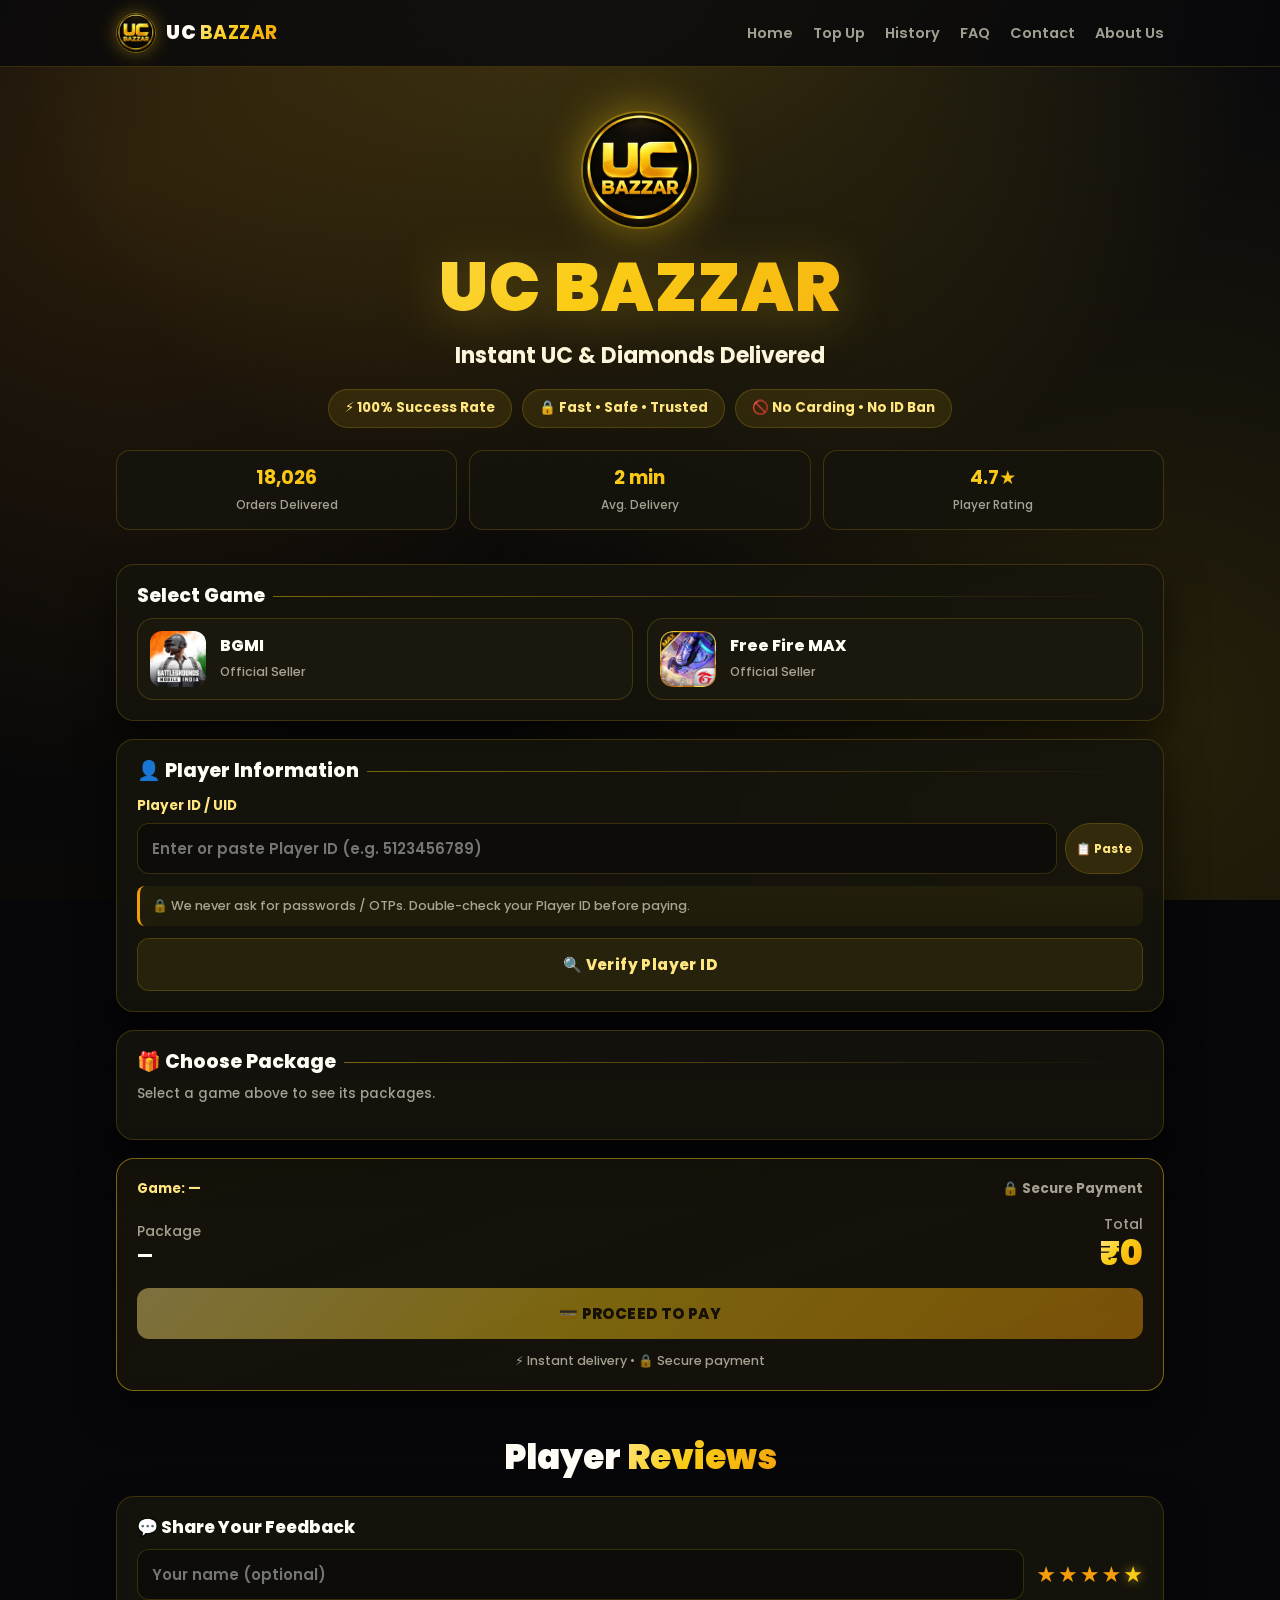
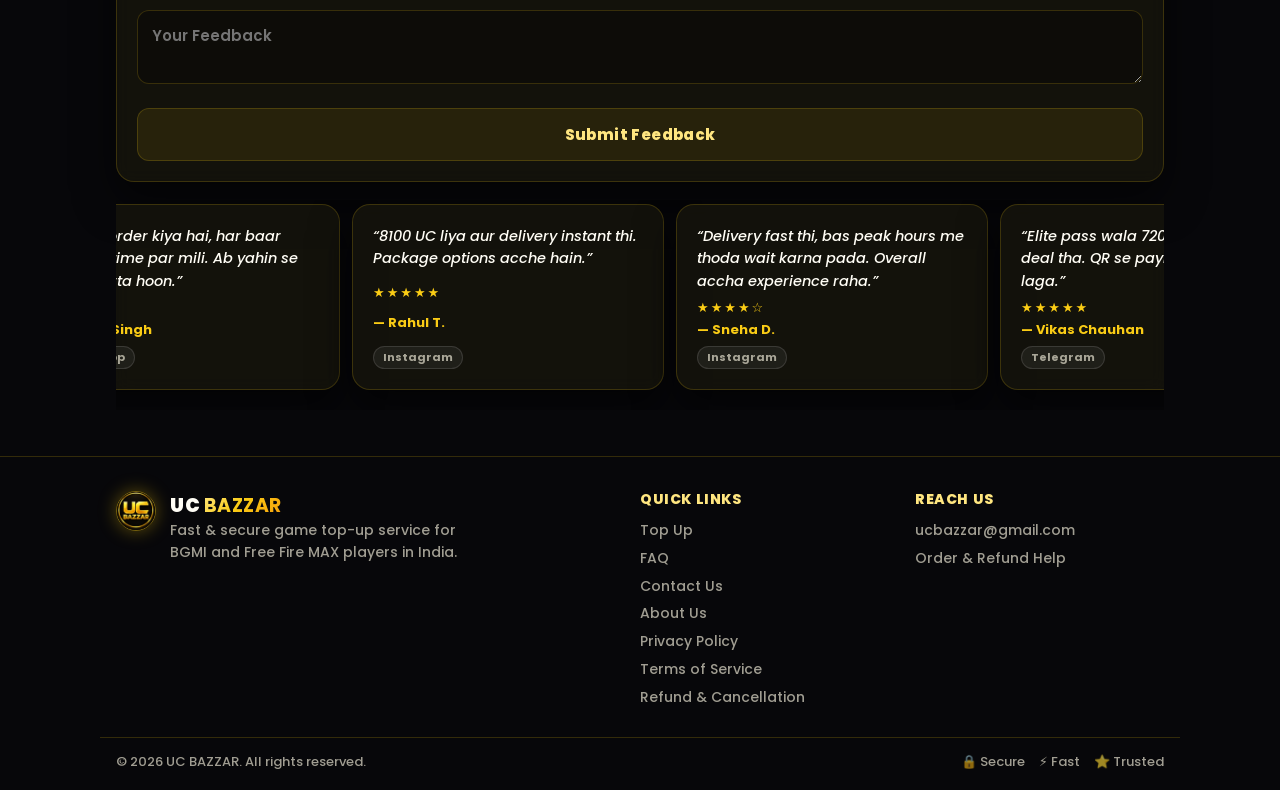
==== commit 2f3c51be: "Updated 1.0" ====
--- a/index.html
+++ b/index.html
@@ -1,474 +1,246 @@
-<!DOCTYPE html>
-<html lang="en">
+<!doctype html>
+<html lang="en" class="scroll-smooth">
 <head>
-<meta charset="UTF-8" />
+<meta charset="utf-8" />
 <meta name="viewport" content="width=device-width, initial-scale=1" />
-<title>Buy BGMI UC Online — Instant UC Top-Up at Lowest Price | UCBAZZAR</title>
-<meta name="description" content="Buy BGMI UC online in India with UPI. 720 UC to 8100 UC packs, delivery in 2–10 minutes, no carding UC and no ID ban. Pay via GPay, PhonePe, Paytm or any UPI app." />
-<meta name="keywords" content="bgmi uc, buy bgmi uc, bgmi uc top up, cheap bgmi uc india, bgmi uc price, bgmi elite pass uc, upi uc store, bgmi uc online" />
-<meta name="robots" content="index, follow, max-image-preview:large" />
-<meta name="theme-color" content="#08090c" />
-<link rel="canonical" href="https://ucbazzar.in/" />
-
-<!-- Open Graph (link share preview) -->
-<meta property="og:site_name" content="UCBAZZAR" />
-<meta property="og:title" content="Buy BGMI UC Online — Instant Delivery via UPI | UCBAZZAR" />
-<meta property="og:description" content="720 UC to 8100 UC packs at the lowest price in India. Pay with any UPI app and your UC lands in your BGMI account within minutes." />
-<meta property="og:type" content="website" />
-<meta property="og:url" content="https://ucbazzar.in/" />
-<meta property="og:image" content="https://ucbazzar.in/assets/og-cover.png" />
-<meta property="og:image:width" content="1200" />
-<meta property="og:image:height" content="630" />
-<meta property="og:image:alt" content="BGMI UC top-up store" />
-<meta property="og:locale" content="en_IN" />
-<meta name="twitter:card" content="summary_large_image" />
-<meta name="twitter:title" content="Buy BGMI UC Online — Instant Delivery via UPI | UCBAZZAR" />
-<meta name="twitter:description" content="720 UC to 8100 UC packs at the lowest price in India. Pay with any UPI app and get your UC in minutes." />
-<meta name="twitter:image" content="https://ucbazzar.in/assets/og-cover.png" />
-
-<!-- Structured data: tells Google this is an online UC store in India.
-     The pack catalog + prices are generated from data.js at runtime
-     (see injectCatalogSchema in app.js), so prices never go out of sync. -->
-<script type="application/ld+json">
-{
-  "@context": "https://schema.org",
-  "@graph": [
-    {
-      "@type": "OnlineStore",
-      "@id": "https://ucbazzar.in/#store",
-      "name": "UCBAZZAR",
-      "alternateName": "UCBAZZAR India",
-      "url": "https://ucbazzar.in/",
-      "image": "https://ucbazzar.in/assets/og-cover.png",
-      "description": "BGMI UC top-up store — buy 720 UC to 8100 UC packs with UPI and get delivery in 2–10 minutes.",
-      "currenciesAccepted": "INR",
-      "paymentAccepted": "UPI",
-      "areaServed": { "@type": "Country", "name": "India" },
-      "hasOfferCatalog": { "@id": "https://ucbazzar.in/#catalog" }
-    },
-    {
-      "@type": "WebSite",
-      "@id": "https://ucbazzar.in/#website",
-      "url": "https://ucbazzar.in/",
-      "name": "UCBAZZAR",
-      "inLanguage": "en-IN",
-      "publisher": { "@id": "https://ucbazzar.in/#store" }
-    }
-  ]
-}
-</script>
-
-<link rel="icon" href="data:image/svg+xml,%3Csvg xmlns='http://www.w3.org/2000/svg' viewBox='0 0 100 100'%3E%3Ccircle cx='50' cy='50' r='46' fill='%23ffb020'/%3E%3Ctext x='50' y='72' font-size='58' font-family='Arial' font-weight='bold' text-anchor='middle' fill='%23000'%3EU%3C/text%3E%3C/svg%3E" />
-
+<title>UC BAZZAR — Buy BGMI UC & Free Fire Diamonds Instantly</title>
+<meta name="description" content="UC BAZZAR — India's fast and secure game top-up store. Buy BGMI UC and Free Fire MAX Diamonds instantly with UPI, GPay, PhonePe and Paytm. Instant delivery, lowest prices, 24x7 support." />
+<meta name="theme-color" content="#07070a" />
+<link rel="icon" href="Assests/uc_bazzar_logo.jpg" />
 <link rel="preconnect" href="https://fonts.googleapis.com" />
 <link rel="preconnect" href="https://fonts.gstatic.com" crossorigin />
-<link href="https://fonts.googleapis.com/css2?family=Inter:wght@400;500;600;700;800&family=Rajdhani:wght@600;700&display=swap" rel="stylesheet" />
-<link rel="stylesheet" href="assets/css/style.css?v=17" />
+<link href="https://fonts.googleapis.com/css2?family=Poppins:wght@500;600;700;800;900&display=swap" rel="stylesheet" />
+<link rel="stylesheet" href="styles.css" />
 </head>
-<body>
-
-<!-- ============ BACKGROUND FX ============ -->
-<div class="bg-fx" aria-hidden="true">
-  <div class="glow glow-a"></div>
-  <div class="glow glow-b"></div>
-  <div class="grid-lines"></div>
-</div>
+<body class="gradient-bg">
+
+<div class="bg-glow" aria-hidden="true"></div>
 
 <!-- ============ HEADER ============ -->
-<header class="site-header" id="header">
-  <div class="container header-inner">
-    <a class="logo" href="#top">
-      <span class="logo-coin">U</span>
-      <span class="logo-text">UC<strong>BAZZAR</strong></span>
+<header class="site-header">
+  <div class="wrap header-inner">
+    <a class="brand" href="index.html">
+      <img class="brand-logo" src="Assests/uc_bazzar_logo.jpg" alt="UC BAZZAR logo" />
+      <span class="brand-name">UC <b>BAZZAR</b></span>
     </a>
 
-    <nav class="nav" id="nav">
-      <a href="#packages">UC Packages</a>
-      <a href="#order">Order &amp; Payment</a>
-      <a href="#payment">UPI Info</a>
+    <button class="nav-toggle" id="navToggle" aria-label="Open menu" aria-expanded="false">
+      <span></span><span></span><span></span>
+    </button>
+
+    <nav class="site-nav" id="siteNav">
+      <a href="index.html">Home</a>
+      <a href="index.html#store">Top Up</a>
+      <a href="history.html">History</a>
+      <a href="faq.html">FAQ</a>
+      <a href="contact.html">Contact</a>
+      <a href="about.html">About Us</a>
     </nav>
-
-    <div class="header-actions">
-      <span class="live-dot" title="Store open"><span></span> Orders open 24/7</span>
-      <a href="#order" class="btn btn-primary btn-sm" data-scroll>Buy UC</a>
-      <button class="menu-btn" id="menuBtn" aria-label="Menu" aria-expanded="false">
-        <span></span><span></span><span></span>
-      </button>
-    </div>
   </div>
 </header>
 
-<main id="top">
-
+<main>
   <!-- ============ HERO ============ -->
   <section class="hero">
-    <div class="container hero-grid">
-      <div class="hero-copy reveal-hero">
-        <div class="hero-badge">
-          <img class="store-mark lg" src="assets/mark.svg" alt="" width="56" height="56" />
-          <span class="hero-badge-text">
-            <b>BGMI UC Top-Up Store</b>
-            <small>⚡ Instant delivery • 2–10 minutes</small>
-          </span>
+    <div class="wrap">
+      <img class="hero-logo" src="Assests/uc_bazzar_logo.jpg" alt="UC BAZZAR" />
+      <h1 class="hero-title">UC BAZZAR</h1>
+      <p class="hero-sub">Instant UC &amp; Diamonds Delivered</p>
+
+      <div class="badge-row">
+        <span class="pill">⚡ 100% Success Rate</span>
+        <span class="pill">🔒 Fast • Safe • Trusted</span>
+        <span class="pill">🚫 No Carding • No ID Ban</span>
+      </div>
+
+      <div class="stats">
+        <div class="stat"><b id="statOrders">0</b><span>Orders Delivered</span></div>
+        <div class="stat"><b>2 min</b><span>Avg. Delivery</span></div>
+        <div class="stat"><b>4.7★</b><span>Player Rating</span></div>
+      </div>
+    </div>
+  </section>
+
+  <!-- ============ STORE FLOW ============ -->
+  <section class="wrap" id="store">
+
+    <!-- Step 1 -->
+    <div class="card">
+      <h2 class="card-title">Select Game</h2>
+      <div class="game-grid" id="gameGrid"></div>
+    </div>
+
+    <!-- Step 2 -->
+    <div class="card">
+      <h2 class="card-title">👤 Player Information</h2>
+
+      <label class="field-label" for="playerId">Player ID / UID</label>
+      <div class="id-field">
+        <input class="input" id="playerId" type="text" inputmode="numeric" autocomplete="off"
+               maxlength="12" placeholder="Enter or paste Player ID (e.g. 5123456789)" />
+        <button class="mini-btn paste-btn" id="pasteBtn" type="button">📋 Paste</button>
+      </div>
+
+      <div id="serverWrap" class="hidden">
+        <label class="field-label" for="server">Server / Region</label>
+        <select class="input" id="server">
+          <option value="India">India</option>
+          <option value="Global">Global</option>
+        </select>
+      </div>
+
+      <p class="note">🔒 We never ask for passwords / OTPs. Double-check your Player ID before paying.</p>
+      <button class="btn btn-ghost" id="verifyBtn" type="button">🔍 Verify Player ID</button>
+    </div>
+
+    <!-- Step 3 -->
+    <div class="card">
+      <h2 class="card-title">🎁 Choose Package</h2>
+      <p class="game-hint" id="gameHint">Select a game above to see its packages.</p>
+      <div class="pack-grid" id="packGrid"></div>
+    </div>
+
+    <!-- Order summary -->
+    <div class="card summary" id="summary">
+      <div class="summary-head">
+        <span class="summary-game" id="sumGame">Game: —</span>
+        <span class="secure">🔒 Secure Payment</span>
+      </div>
+      <div class="summary-body">
+        <div>
+          <div class="muted">Package</div>
+          <div class="sum-pack" id="sumPack">—</div>
+          <div class="muted tiny" id="sumUid"></div>
         </div>
-        <h1>
-          BGMI <span class="grad-text">UC Top-Up</span><br />
-          At The <span class="grad-text">Lowest Price</span>
-        </h1>
-        <p class="lead">
-          From 720 UC to 8100 UC — pay with UPI and your UC lands in your BGMI
-          account within minutes. No login, no OTP, no waiting.
-        </p>
-
-        <div class="hero-cta">
-          <a href="#packages" class="btn btn-primary" data-scroll>🪙 View UC Packages</a>
-          <a href="#payment" class="btn btn-ghost" data-scroll>Payment &amp; safety</a>
+        <div class="sum-total-wrap">
+          <div class="muted">Total</div>
+          <div class="sum-total" id="sumTotal">₹0</div>
         </div>
-
-        <ul class="trust-chips">
-          <li><b>100%</b> Safe Top-Up</li>
-          <li><b>UPI</b> Payments</li>
-          <li><b>2–10 Min</b> Delivery</li>
-          <li><b>24/7</b> Order Processing</li>
-          <li><b>₹199</b> Starting Price</li>
-          <li><b>No Carding</b> No ID Ban</li>
-        </ul>
-      </div>
+      </div>
+      <button class="btn btn-primary" id="payBtn" type="button" disabled>💳 PROCEED TO PAY</button>
+      <p class="foot-note">⚡ Instant delivery • 🔒 Secure payment</p>
     </div>
   </section>
 
-  <!-- ============ TICKER ============ -->
-  <div class="ticker" aria-hidden="true">
-    <div class="ticker-track">
-      <span>🟠 2560 UC — most ordered pack</span><span>🔥 Lowest UC rates in India</span>
-      <span>💳 UPI • GPay • PhonePe • Paytm</span><span>⚡ Delivery in 2–10 minutes</span>
-      <span>🚫 No carding UC • No ID ban</span><span>🛡️ 100% safe &amp; legal top-up</span>
-      <span>🟠 2560 UC — most ordered pack</span><span>🔥 Lowest UC rates in India</span>
-      <span>💳 UPI • GPay • PhonePe • Paytm</span><span>⚡ Delivery in 2–10 minutes</span>
-      <span>🚫 No carding UC • No ID ban</span><span>🛡️ 100% safe &amp; legal top-up</span>
-    </div>
-  </div>
-
-  <!-- ============ PACKAGES ============ -->
-  <section class="section" id="packages">
-    <div class="container">
-      <div class="section-head">
-        <img class="store-mark md section-mark" src="assets/mark.svg" alt="" width="54" height="54" />
-        <span class="kicker">Top-Up Store</span>
-        <h2>Choose Your <span class="grad-text">UC Package</span></h2>
-        <p>Cheaper than in-game prices. Instant delivery on every order.</p>
-      </div>
-
-      <div class="packages" id="packagesGrid"><!-- filled by app.js --></div>
-
-      <!-- Agar JavaScript band ho / purane browser me na chale to customer ko
-           saaf pata chale (warna page khaali dikhta hai) -->
-      <noscript>
-        <div class="card noscript-note">
-          <h3 class="card-title">JavaScript is turned off</h3>
-          <p class="hint">This store builds the package list, UPI QR and the order form with
-            JavaScript. Please turn JavaScript on — or open this site in Chrome, Safari or
-            Firefox — and reload the page to place your order.</p>
+  <!-- ============ REVIEWS + FEEDBACK ============ -->
+  <section class="wrap section" id="reviews">
+    <h2 class="section-title">Player <span class="grad">Reviews</span></h2>
+
+    <!-- feedback form first -->
+    <div class="card feedback-card">
+      <h3>💬 Share Your Feedback</h3>
+      <div class="fb-row">
+        <input class="input" id="fbName" type="text" maxlength="30" autocomplete="off" placeholder="Your name (optional)" />
+        <div class="fb-stars" id="fbStars" role="radiogroup" aria-label="Your rating">
+          <label data-v="1"><input type="radio" name="fbStars" value="1" /><span>★</span></label>
+          <label data-v="2"><input type="radio" name="fbStars" value="2" /><span>★</span></label>
+          <label data-v="3"><input type="radio" name="fbStars" value="3" /><span>★</span></label>
+          <label data-v="4"><input type="radio" name="fbStars" value="4" /><span>★</span></label>
+          <label data-v="5" class="sel"><input type="radio" name="fbStars" value="5" checked /><span>★</span></label>
         </div>
-      </noscript>
-
-      <p class="packages-note">
-        ⓘ Prices are lower than the in-game store rate. Bigger packs cost less per UC.
-      </p>
+      </div>
+      <textarea class="input" id="fbText" rows="2" maxlength="200" placeholder="Your Feedback"></textarea>
+      <button class="btn btn-ghost" id="fbSubmit" type="button">Submit Feedback</button>
+    </div>
+
+    <!-- horizontally scrolling review columns -->
+    <div class="reviews-scroller" id="reviewsScroller">
+      <div class="reviews-track" id="reviewsGrid"></div>
     </div>
   </section>
-
-  <!-- ============ ORDER + PAYMENT ============ -->
-  <section class="section" id="order">
-    <div class="container">
-      <div class="section-head">
-        <span class="kicker">Checkout</span>
-        <h2>Order Form &amp; <span class="grad-text">UPI Payment</span></h2>
-        <p>Pick a package, pay with UPI and confirm — delivery starts right away.</p>
-      </div>
-
-      <div class="order-grid">
-        <!-- FORM -->
-        <form class="card order-form" id="orderForm" novalidate>
-          <h3 class="card-title">1. Order Details</h3>
-
-          <div class="field">
-            <label for="gameId">BGMI Character ID <span class="req">*</span></label>
-            <div class="input-wrap">
-              <input type="text" id="gameId" name="gameId" inputmode="numeric" autocomplete="off"
-                     placeholder="e.g. 5123456789" maxlength="14" />
-              <button type="button" class="mini-btn" id="pasteBtn" title="Paste from clipboard">Paste</button>
-            </div>
-            <small class="hint" id="gameIdHint">A 9–12 digit number. You can find it under your name on the profile screen.</small>
-          </div>
-
-          <div class="field">
-            <label for="ingameName">In-Game Name <span class="opt">(optional)</span></label>
-            <input type="text" id="ingameName" name="ingameName" placeholder="e.g. SHADOW_OP" maxlength="24" />
-          </div>
-
-          <div class="field">
-            <label for="packageSelect">Selected Package</label>
-            <select id="packageSelect" name="packageSelect"></select>
-          </div>
-
-          <h3 class="card-title mt">2. Payment Method</h3>
-          <div class="pay-methods">
-            <label class="pay-method is-active">
-              <input type="radio" name="payMethod" value="UPI QR / UPI ID" checked />
-              <span class="pm-body">
-                <span class="pm-logo upi">UPI</span>
-                <span class="pm-text"><b>UPI — GPay, PhonePe, Paytm</b><small>Scan the QR or pay to our UPI ID</small></span>
-              </span>
-            </label>
-          </div>
-
-          <label class="checkbox">
-            <input type="checkbox" id="agree" />
-            <span>I confirm my BGMI character ID is correct and I accept the
-              <a href="#payment" data-scroll>store terms &amp; refund policy</a>.</span>
-          </label>
-
-          <button type="submit" class="btn btn-primary btn-block" id="submitBtn">
-            Generate UPI Payment →
-          </button>
-          <p class="form-note">You pay from your own UPI app — we never ask for your login,
-            OTP or card details.</p>
-        </form>
-
-        <!-- SUMMARY / PAYMENT PANEL -->
-        <aside class="card order-summary" id="summaryCard">
-          <h3 class="card-title">Order Summary</h3>
-
-          <div class="summary-line">
-            <span>Package</span><b id="sumPackage">—</b>
-          </div>
-          <div class="summary-line">
-            <span>UC Amount</span><b id="sumUc">—</b>
-          </div>
-          <div class="summary-line total">
-            <span>Payable</span><b id="sumTotal">₹0</b>
-          </div>
-
-          <!-- PAYMENT PANEL -->
-          <div class="pay-panel" id="payPanel" hidden>
-            <div class="pay-panel-head">
-              <span class="badge-live">Awaiting Payment</span>
-              <span class="timer" id="timer">15:00</span>
-            </div>
-
-            <!-- 1) pay straight from a UPI app (works on phones) -->
-            <div class="pay-now" id="payNow">
-              <h4>Pay from your UPI app</h4>
-              <p id="payNowHint">Tap your app — the amount is already filled in. Just enter your
-                UPI PIN to confirm.</p>
-
-              <a class="btn btn-primary btn-block" id="upiDeepLink" href="#">
-                📲 Any UPI App — Pay Now
-              </a>
-
-              <div class="upi-apps" id="upiApps"><!-- filled by app.js --></div>
-
-              <p class="hint" id="payAppNote">📱 These buttons open the app on your phone. If nothing
-                opens, use the button above or scan the QR.</p>
-            </div>
-
-            <!-- 2) QR / UPI ID for desktop & second device -->
-            <div class="qr-section" id="qrSection">
-              <div class="qr-box">
-                <img id="qrImg" alt="UPI QR Code" width="220" height="220" />
-                <span class="qr-fallback" id="qrFallback" hidden>QR could not load — copy the
-                  UPI ID below and pay instead 👇</span>
-              </div>
-              <p class="hint center">On a computer? Scan this QR from your phone — the amount
-                opens automatically in your UPI app.</p>
-            </div>
-
-            <div class="upi-id-box">
-              <div>
-                <span class="label">UPI ID</span>
-                <code id="upiIdText">—</code>
-              </div>
-              <button type="button" class="mini-btn" id="copyUpi">Copy</button>
-            </div>
-
-            <div class="pay-summary">
-              <div class="summary-line small">
-                <span>Payee</span><b id="payeeName">—</b>
-              </div>
-              <div class="summary-line small">
-                <span>Order ID</span><b id="orderId">—</b>
-              </div>
-              <div class="summary-line small">
-                <span>BGMI ID</span><b id="payGameId">—</b>
-              </div>
-              <div class="summary-line small" id="payNameRow">
-                <span>In-Game Name</span><b id="payGameName">—</b>
-              </div>
-              <div class="summary-line small">
-                <span>Amount</span><b id="payAmount">₹0</b>
-              </div>
-            </div>
-
-            <ol class="pay-steps">
-              <li>Pay exactly <b id="payStepsAmount">₹0</b> from the app, QR or UPI ID.</li>
-              <li>Tap the button below once paid — delivery starts right after.</li>
-            </ol>
-
-            <!-- PAYMENT CONFIRMATION -->
-            <div class="confirm-box">
-              <p class="hint center">Already paid? Tap the button below — we verify your payment
-                and deliver your UC within 2–10 minutes.</p>
-              <button type="button" class="btn btn-primary btn-block" id="confirmPaid">
-                ✅ I Have Paid — Confirm My Order
-              </button>
-            </div>
-          </div>
-
-          <!-- PROCESSING STATE -->
-          <div class="processing" id="processing" hidden>
-            <div class="proc-head">
-              <span class="spinner" aria-hidden="true"></span>
-              <div>
-                <h3>Payment Processing</h3>
-                <p id="procAmount">We are verifying your payment now.</p>
-              </div>
-            </div>
-
-            <div class="proc-alert">
-              ⏳ <b>Payment processing.</b> We are verifying your payment — UC will be
-              delivered to your BGMI ID within 2–10 minutes.
-            </div>
-
-            <div class="summary-line small"><span>Order ID</span><b id="procOrderId">—</b></div>
-            <div class="summary-line small"><span>Package</span><b id="procPackage">—</b></div>
-            <div class="summary-line small"><span>BGMI ID</span><b id="procGameId">—</b></div>
-            <div class="summary-line small"><span>Amount Paid</span><b id="procPaid">—</b></div>
-
-            <ul class="timeline">
-              <li class="done"><b>Order placed</b><span>Package and ID confirmed</span></li>
-              <li class="done"><b>Payment submitted</b><span>Confirmed by customer</span></li>
-              <li class="active"><b>Verification in progress</b><span>Usually under 10 minutes</span></li>
-              <li><b>UC delivered</b><span>Confirmation sent to you</span></li>
-            </ul>
-
-            <div class="split">
-              <button type="button" class="btn btn-ghost" id="copyOrderId">Copy Order ID</button>
-              <button type="button" class="btn btn-ghost" id="newOrder">Start New Order</button>
-            </div>
-            <p class="hint center">Keep your Order ID safe — it is the reference for this order.</p>
-          </div>
-
-          <!-- RECENT ORDERS -->
-          <div class="recent-orders" id="recentOrders" hidden>
-            <h4>Your recent orders</h4>
-            <div id="recentOrdersList"></div>
-          </div>
-
-          <div class="empty-state" id="emptyState">
-            <span>🪙</span>
-            <p>Select a package and fill the order form — the UPI QR will appear here.</p>
-          </div>
-        </aside>
-      </div>
-    </div>
-  </section>
-
-  <!-- ============ PAYMENT INFO ============ -->
-  <section class="section" id="payment">
-    <div class="container">
-      <div class="section-head">
-        <img class="store-mark md section-mark" src="assets/mark.svg" alt="" width="54" height="54" />
-        <span class="kicker">Payment Info</span>
-        <h2>UPI Only — <span class="grad-text">No Cards, No Wallets</span></h2>
-        <p>A payment QR and Order ID are generated for every order. Pay via any UPI app — deliveries start right after payment.</p>
-      </div>
-
-      <div class="pay-info-grid">
-        <div class="card pay-info">
-          <h3 class="card-title">Accepted UPI Apps</h3>
-          <div class="app-chip-row">
-            <span class="app-chip">Google Pay</span>
-            <span class="app-chip">PhonePe</span>
-            <span class="app-chip">Paytm</span>
-            <span class="app-chip">BHIM</span>
-            <span class="app-chip">Amazon Pay</span>
-            <span class="app-chip">CRED</span>
-            <span class="app-chip">Bank UPI</span>
-          </div>
-          <p class="hint">
-            Any UPI app works. Keep your Order ID safe — it is the reference for
-            matching your payment to your order.
-          </p>
-        </div>
-
-        <div class="card pay-info">
-          <h3 class="card-title">Why It Is Safe</h3>
-          <ul class="check-list">
-            <li>We only need your <b>character ID</b> — never your login.</li>
-            <li><b>No carded UC, no ID ban</b> — every top-up comes from a legitimate
-              source, so your BGMI account is never at risk.</li>
-            <li>Top-up is done through in-game gifting / direct method.</li>
-            <li>Every order gets an Order ID and delivery confirmation.</li>
-            <li>Full refund within 24 hours if delivery fails.</li>
-            <li>Orders are processed 24/7, including weekends.</li>
-            <li>Pay only to the UPI ID shown at checkout — we are not responsible for payments sent to any other account.</li>
-          </ul>
-        </div>
-      </div>
-    </div>
-  </section>
-
 </main>
 
 <!-- ============ FOOTER ============ -->
 <footer class="site-footer">
-  <div class="container">
-    <div class="footer-grid">
-      <div class="footer-col brand-col">
-        <a class="logo" href="#top">
-          <span class="logo-coin">U</span>
-          <span class="logo-text">UC<strong>BAZZAR</strong></span>
-        </a>
-        <p>India's fastest BGMI UC top-up store. UPI payments and instant
-          delivery — without the usual hassle.</p>
-        <p class="brand-note">🇮🇳 Made in India • Orders processed 24/7</p>
-      </div>
-
-      <div class="footer-col">
-        <h4>Quick Links</h4>
-        <a href="#packages" data-scroll>UC Packages</a>
-        <a href="#order" data-scroll>Order &amp; Payment</a>
-        <a href="#payment" data-scroll>UPI Info</a>
-      </div>
-
-      <div class="footer-col">
-        <h4>Policies</h4>
-        <a href="#order" data-scroll>Order Status</a>
-        <a href="#payment" data-scroll>Payment Info</a>
-        <a href="#payment" data-scroll>Refund Policy</a>
-        <a href="#payment" data-scroll>Terms &amp; Conditions</a>
-      </div>
-    </div>
-
-    <div class="footer-bottom">
-      <p>© <span id="year">2026</span> UCBAZZAR. All rights reserved.</p>
-      <p class="disclaimer">
-        Disclaimer: UCBAZZAR is an independent, privately run storefront and is
-        <b>not affiliated with, endorsed by or sponsored by</b> KRAFTON, Inc. or any of its
-        subsidiaries. BGMI, Battlegrounds Mobile India, KRAFTON and all related names, logos
-        and artwork are trademarks or registered trademarks of their respective owners and
-        are used here only to describe the in-game currency being topped up. All in-game
-        assets remain the property of their owners.
-      </p>
-    </div>
+  <div class="wrap footer-inner">
+    <div class="footer-brand">
+      <img class="brand-logo" src="Assests/uc_bazzar_logo.jpg" alt="UC BAZZAR" />
+      <div>
+        <div class="brand-name">UC <b>BAZZAR</b></div>
+        <p class="muted">Fast &amp; secure game top-up service for BGMI and Free Fire MAX players in India.</p>
+      </div>
+    </div>
+
+    <div class="footer-col">
+      <h4>Quick Links</h4>
+      <a href="index.html#store">Top Up</a>
+      <a href="faq.html">FAQ</a>
+      <a href="contact.html">Contact Us</a>
+      <a href="about.html">About Us</a>
+      <a href="privacy.html">Privacy Policy</a>
+      <a href="terms.html">Terms of Service</a>
+      <a href="refund.html">Refund &amp; Cancellation</a>
+    </div>
+
+    <div class="footer-col">
+      <h4>Reach Us</h4>
+      <a data-email data-email-text href="#">…</a>
+      <a href="contact.html">Order &amp; Refund Help</a>
+    </div>
+  </div>
+  <div class="wrap footer-bottom">
+    <span>© <span data-year>2026</span> UC BAZZAR. All rights reserved.</span>
+    <span class="tag-row"><em>🔒 Secure</em><em>⚡ Fast</em><em>⭐ Trusted</em></span>
   </div>
 </footer>
 
-<!-- sticky mobile CTA -->
-<a href="#order" class="mobile-cta" data-scroll>🪙 Buy UC Now</a>
-
-<script src="assets/js/data.js?v=16"></script>
-<script src="assets/js/app.js?v=21"></script>
+<!-- ============ PAYMENT MODAL ============ -->
+<div class="modal" id="payModal" aria-hidden="true">
+  <div class="modal-backdrop" data-close></div>
+  <div class="modal-card" role="dialog" aria-modal="true" aria-labelledby="payTitle">
+    <button class="modal-close" data-close aria-label="Close">✕</button>
+    <h3 id="payTitle" class="modal-title">Complete Your Payment</h3>
+
+    <div class="modal-summary">
+      <span id="payGame">—</span>
+      <span id="payPack" class="grad">—</span>
+      <span id="payAmount">₹0</span>
+    </div>
+
+    <div class="qr-box">
+      <img id="qrImg" alt="UPI QR code for this order" />
+      <div id="qrFallback" class="qr-fallback hidden">
+        <p>QR could not load. Copy the UPI ID below and pay from your UPI app:</p>
+        <code id="qrFallbackText"></code>
+      </div>
+    </div>
+
+    <p class="upi-line">
+      UPI ID: <b id="upiIdText">—</b>
+      <button class="mini-btn" id="copyUpi" type="button">Copy</button>
+    </p>
+
+    <p class="muted center">The amount is already filled in this QR — pay exactly <b id="qrAmountNote">₹0</b>.</p>
+
+    <div class="app-row">
+      <a class="app-btn" id="payGpay" href="#"><img src="Assests/Google-pay.webp" alt="" /><span>GPay</span></a>
+      <a class="app-btn" id="payPhonepe" href="#"><img src="Assests/phonepe.webp" alt="" /><span>PhonePe</span></a>
+      <a class="app-btn" id="payPaytm" href="#"><img src="Assests/paytm.webp" alt="" /><span>Paytm</span></a>
+      <a class="app-btn" id="payUpi" href="#"><img src="Assests/upi.webp" alt="" /><span>BHIM UPI</span></a>
+    </div>
+    <p class="muted center tiny">On mobile these buttons open the app with the amount pre-filled. On desktop, scan the QR above.</p>
+
+    <button class="btn btn-primary" id="sendOrderBtn" type="button">✅ I Have Paid</button>
+    <p class="muted center tiny">Orders are delivered within 2–10 minutes of payment confirmation.</p>
+  </div>
+</div>
+
+<!-- ============ PLAYER ID VERIFY POPUP ============ -->
+<div class="modal" id="verifyModal" aria-hidden="true">
+  <div class="modal-backdrop" data-vclose></div>
+  <div class="modal-card verify-card" role="dialog" aria-modal="true" aria-labelledby="verifyTitle">
+    <button class="modal-close" data-vclose aria-label="Close">✕</button>
+    <div class="verify-ico" id="verifyIco">✅</div>
+    <h3 class="verify-title" id="verifyTitle">Player ID Verified</h3>
+    <p class="verify-msg" id="verifyMsg"></p>
+    <button class="btn btn-primary" id="verifyOk" type="button">OK</button>
+  </div>
+</div>
+
+<div class="toast-wrap" id="toastWrap" aria-live="polite"></div>
+
+<script src="config.js"></script>
+<script src="payment-history.js"></script>
+<script src="script.js"></script>
 </body>
 </html>
--- a/styles.css
+++ b/styles.css
@@ -0,0 +1,657 @@
+/* ==========================================================================
+   UC BAZZAR — dark + gold/yellow gaming theme
+   ========================================================================== */
+
+:root {
+  --bg:          #07070a;
+  --bg-soft:     #100f0c;
+  --panel:       rgba(22, 20, 12, 0.86);
+  --panel-2:     rgba(28, 25, 14, 0.9);
+  --line:        rgba(250, 204, 21, 0.18);
+  --line-strong: rgba(250, 204, 21, 0.45);
+  --text:        #fffdf5;
+  --muted:       rgba(255, 250, 230, 0.62);
+  --gold-1:      #ffe680;
+  --gold-2:      #facc15;
+  --gold-3:      #f59e0b;
+  --grad:        linear-gradient(135deg, var(--gold-1) 0%, var(--gold-2) 45%, var(--gold-3) 100%);
+  --radius:      18px;
+  --shadow:      0 18px 40px rgba(0, 0, 0, 0.55);
+}
+
+* { box-sizing: border-box; }
+
+html, body { margin: 0; padding: 0; }
+
+body {
+  min-height: 100%;
+  background: var(--bg);
+  color: var(--text);
+  font-family: "Poppins", system-ui, -apple-system, "Segoe UI", sans-serif;
+  font-weight: 500;
+  line-height: 1.55;
+  -webkit-font-smoothing: antialiased;
+  overflow-x: hidden;
+}
+
+/* ambient yellow glow behind everything */
+.bg-glow {
+  position: fixed;
+  inset: 0;
+  z-index: -1;
+  pointer-events: none;
+  background:
+    radial-gradient(circle at 50% -10%, rgba(250, 204, 21, 0.22) 0%, transparent 55%),
+    radial-gradient(circle at 10% 20%, rgba(245, 158, 11, 0.14) 0%, transparent 45%),
+    radial-gradient(circle at 90% 80%, rgba(250, 204, 21, 0.12) 0%, transparent 50%),
+    linear-gradient(180deg, #0a0a0d 0%, var(--bg) 45%, #0a0908 100%);
+}
+
+img { max-width: 100%; display: block; }
+a { color: inherit; text-decoration: none; }
+h1, h2, h3, h4 { margin: 0 0 10px; line-height: 1.2; font-weight: 800; }
+p { margin: 0 0 10px; }
+
+.wrap { width: 100%; max-width: 1080px; margin: 0 auto; padding: 0 16px; }
+.hidden { display: none !important; }
+.center { text-align: center; }
+.muted { color: var(--muted); font-size: 14px; }
+.tiny { font-size: 12.5px; }
+.grad {
+  background: var(--grad);
+  -webkit-background-clip: text;
+  background-clip: text;
+  color: transparent;
+}
+
+/* =========================== HEADER =========================== */
+.site-header {
+  position: sticky;
+  top: 0;
+  z-index: 60;
+  background: rgba(9, 9, 11, 0.82);
+  backdrop-filter: blur(14px);
+  border-bottom: 1px solid var(--line);
+}
+.header-inner { display: flex; align-items: center; justify-content: space-between; gap: 12px; height: 66px; }
+
+.brand { display: flex; align-items: center; gap: 10px; }
+.brand-logo {
+  width: 40px; height: 40px; border-radius: 50%;
+  object-fit: cover;
+  border: 1.5px solid var(--line-strong);
+  box-shadow: 0 0 18px rgba(250, 204, 21, 0.35);
+}
+.brand-name { font-size: 19px; font-weight: 900; letter-spacing: 0.5px; white-space: nowrap; }
+@media (max-width: 359px) {
+  .brand-name { font-size: 15.5px; }
+  .brand-logo { width: 34px; height: 34px; }
+  .header-inner { height: 58px; }
+}
+.brand-name b { background: var(--grad); -webkit-background-clip: text; background-clip: text; color: transparent; }
+
+.site-nav { display: flex; align-items: center; gap: 20px; font-size: 14.5px; font-weight: 600; }
+.site-nav a { color: var(--muted); transition: color 0.2s; }
+.site-nav a:hover { color: var(--gold-2); }
+.nav-toggle {
+  display: none;
+  flex-direction: column; gap: 5px;
+  background: none; border: 0; cursor: pointer; padding: 8px;
+}
+.nav-toggle span { width: 24px; height: 2px; background: var(--gold-2); border-radius: 2px; }
+
+/* =========================== HERO =========================== */
+.hero { padding: 44px 0 8px; text-align: center; }
+.hero-logo {
+  width: 118px; height: 118px; margin: 0 auto 18px;
+  border-radius: 50%; object-fit: cover;
+  border: 2px solid var(--line-strong);
+  box-shadow: 0 0 45px rgba(250, 204, 21, 0.45);
+  animation: floaty 5s ease-in-out infinite;
+}
+@keyframes floaty { 0%,100% { transform: translateY(0); } 50% { transform: translateY(-8px); } }
+
+.hero-title {
+  font-size: clamp(38px, 11vw, 68px);
+  font-weight: 900;
+  letter-spacing: 1px;
+  background: var(--grad);
+  -webkit-background-clip: text; background-clip: text; color: transparent;
+  filter: drop-shadow(0 6px 26px rgba(250, 204, 21, 0.28));
+}
+.hero-sub { font-size: clamp(16px, 4.4vw, 22px); font-weight: 700; color: #fdf6dd; }
+
+.badge-row { display: flex; flex-wrap: wrap; gap: 10px; justify-content: center; margin: 16px 0 22px; }
+.pill {
+  font-size: 13.5px; font-weight: 700;
+  padding: 8px 16px; border-radius: 999px;
+  background: rgba(250, 204, 21, 0.1);
+  border: 1px solid var(--line);
+  color: var(--gold-1);
+}
+
+.stats {
+  display: grid;
+  grid-template-columns: repeat(3, 1fr);
+  gap: 12px; margin-bottom: 8px;
+}
+@media (max-width: 359px) {
+  .stats { gap: 8px; }
+}
+.stat {
+  background: var(--panel); border: 1px solid var(--line);
+  border-radius: 14px; padding: 12px 8px;
+}
+.stat b { display: block; font-size: 19px; background: var(--grad); -webkit-background-clip: text; background-clip: text; color: transparent; }
+.stat span { font-size: 12px; color: var(--muted); }
+
+/* =========================== CARDS =========================== */
+.card {
+  background: var(--panel);
+  border: 1px solid var(--line);
+  border-radius: var(--radius);
+  padding: 20px;
+  margin: 18px 0;
+  box-shadow: var(--shadow);
+  backdrop-filter: blur(8px);
+}
+.card-title { font-size: 19px; display: flex; align-items: center; gap: 8px; }
+.card-title::after {
+  content: ""; flex: 1; height: 1px;
+  background: linear-gradient(90deg, var(--line-strong), transparent);
+}
+
+/* game select */
+.game-grid { display: grid; grid-template-columns: 1fr 1fr; gap: 14px; }
+.game-card {
+  display: flex; align-items: center; gap: 14px;
+  background: var(--panel-2);
+  border: 1.5px solid var(--line);
+  border-radius: 16px;
+  padding: 12px;
+  cursor: pointer; text-align: left;
+  color: inherit; font: inherit;
+  transition: transform 0.18s, border-color 0.18s, box-shadow 0.18s;
+}
+.game-card:hover { transform: translateY(-3px); border-color: var(--line-strong); }
+.game-card.active {
+  border-color: var(--gold-2);
+  box-shadow: 0 0 0 2px rgba(250, 204, 21, 0.35), 0 0 28px rgba(250, 204, 21, 0.25);
+}
+.game-card img { width: 56px; height: 56px; border-radius: 12px; object-fit: cover; }
+.game-card .gc-name { font-weight: 800; font-size: 15.5px; }
+.game-card .gc-tag { font-size: 12.5px; color: var(--muted); }
+
+/* form */
+.field-label { display: block; font-size: 13.5px; font-weight: 700; color: var(--gold-1); margin: 14px 0 6px; }
+.input {
+  width: 100%;
+  background: #0d0c08;
+  border: 1.5px solid var(--line);
+  border-radius: 12px;
+  padding: 13px 14px;
+  color: var(--text); font-family: inherit; font-size: 15px; font-weight: 600;
+  outline: none; transition: border-color 0.18s, box-shadow 0.18s;
+}
+.id-field { display: flex; gap: 8px; align-items: stretch; }
+.id-field .input { flex: 1; }
+.paste-btn { flex: 0 0 auto; font-size: 13px; padding: 0 14px; white-space: nowrap; }
+.paste-btn:active { transform: scale(0.97); }
+
+.input:focus { border-color: var(--gold-2); box-shadow: 0 0 0 3px rgba(250, 204, 21, 0.18); }
+.input.invalid { border-color: #ef4444; box-shadow: 0 0 0 3px rgba(239, 68, 68, 0.18); }
+/* player ID reached 8–12 digits */
+.input.valid { border-color: #22c55e; box-shadow: 0 0 0 3px rgba(34, 197, 94, 0.18); }
+.input.valid:focus { border-color: #22c55e; box-shadow: 0 0 0 3px rgba(34, 197, 94, 0.22); }
+select.input { appearance: none; cursor: pointer; }
+.note {
+  font-size: 12.8px; color: var(--muted);
+  margin: 12px 0; padding: 10px 12px;
+  background: rgba(250, 204, 21, 0.06);
+  border-left: 3px solid var(--gold-3);
+  border-radius: 8px;
+}
+
+/* buttons */
+.btn {
+  display: block; width: 100%;
+  border: 0; border-radius: 12px;
+  padding: 14px 18px;
+  font-family: inherit; font-size: 15px; font-weight: 800; letter-spacing: 0.4px;
+  cursor: pointer; transition: transform 0.15s, filter 0.15s, opacity 0.15s;
+}
+.btn:active { transform: scale(0.99); }
+.btn-primary {
+  background: var(--grad);
+  color: #1a1206;
+  box-shadow: 0 10px 26px rgba(250, 204, 21, 0.28);
+}
+.btn-primary:hover:not(:disabled) { filter: brightness(1.07); }
+.btn-primary:disabled { opacity: 0.45; cursor: not-allowed; box-shadow: none; }
+.btn-ghost {
+  margin-top: 6px;
+  background: rgba(250, 204, 21, 0.09);
+  color: var(--gold-1);
+  border: 1.5px solid var(--line);
+}
+.btn-ghost:hover { border-color: var(--line-strong); }
+
+/* packages */
+.game-hint { font-size: 13.5px; color: var(--muted); }
+.pack-grid { display: grid; grid-template-columns: repeat(2, 1fr); gap: 12px; margin-top: 14px; }
+.pack-card {
+  position: relative;
+  background: var(--panel-2);
+  border: 1.5px solid var(--line);
+  border-radius: 14px;
+  padding: 16px 10px;
+  text-align: center; cursor: pointer;
+  color: inherit; font: inherit;
+  transition: transform 0.18s, border-color 0.18s, box-shadow 0.18s;
+}
+.pack-card:hover { transform: translateY(-3px); border-color: var(--line-strong); }
+.pack-card.active {
+  border-color: var(--gold-2);
+  background: linear-gradient(180deg, rgba(250, 204, 21, 0.14), rgba(250, 204, 21, 0.03));
+  box-shadow: 0 0 0 2px rgba(250, 204, 21, 0.3), 0 0 26px rgba(250, 204, 21, 0.2);
+}
+.pack-card img { width: 46px; height: 46px; margin: 0 auto 8px; object-fit: contain; }
+.pack-card .pk-name { font-weight: 800; font-size: 14.5px; }
+.pack-card .pk-price { font-size: 18px; font-weight: 900; margin-top: 4px; background: var(--grad); -webkit-background-clip: text; background-clip: text; color: transparent; }
+.pack-card .pk-old { font-size: 12px; color: var(--muted); text-decoration: line-through; }
+.pack-tag {
+  position: absolute; top: -9px; left: 50%; transform: translateX(-50%);
+  font-size: 10.5px; font-weight: 800; letter-spacing: 0.6px;
+  padding: 3px 10px; border-radius: 999px;
+  background: var(--grad); color: #1a1206; white-space: nowrap;
+}
+
+/* summary */
+.summary { border-color: var(--line-strong); background: linear-gradient(160deg, rgba(250, 204, 21, 0.06), rgba(20, 18, 10, 0.92)); }
+.summary-head { display: flex; justify-content: space-between; font-size: 13.5px; font-weight: 700; }
+.summary-game { color: var(--gold-1); }
+.secure { color: var(--muted); }
+.summary-body { display: flex; justify-content: space-between; align-items: flex-end; gap: 14px; margin: 14px 0 18px; }
+.sum-pack { font-size: 17px; font-weight: 800; }
+.sum-total-wrap { text-align: right; }
+.sum-total { font-size: 34px; font-weight: 900; line-height: 1; background: var(--grad); -webkit-background-clip: text; background-clip: text; color: transparent; }
+.foot-note { text-align: center; font-size: 12.5px; color: var(--muted); margin: 12px 0 0; }
+
+/* =========================== SECTIONS =========================== */
+.section { margin: 46px auto; }
+.section-title { text-align: center; font-size: clamp(24px, 6.5vw, 34px); font-weight: 900; }
+.feature-grid { display: grid; grid-template-columns: repeat(auto-fit, minmax(220px, 1fr)); gap: 14px; margin-top: 20px; }
+.feature { margin: 0; }
+.feature .ico { font-size: 26px; }
+.feature h3 { font-size: 16.5px; }
+.feature p { font-size: 14px; color: var(--muted); margin: 0; }
+.quote p { font-size: 14.5px; color: var(--text); font-style: italic; }
+.quote .who { font-size: 13px; color: var(--gold-2); font-weight: 700; display: block; }
+.quote .src {
+  display: inline-flex; align-items: center; gap: 4px;
+  font-size: 11px; font-weight: 700;
+  padding: 2px 9px; border-radius: 999px;
+  margin-top: 5px; align-self: flex-start;
+  background: rgba(255, 255, 255, 0.06);
+  border: 1px solid rgba(255, 255, 255, 0.12);
+  color: var(--muted);
+}
+.src-instagram { color: #f0abfc; border-color: rgba(240, 171, 252, 0.35); }
+.src-youtube { color: #fca5a5; border-color: rgba(252, 165, 165, 0.35); }
+.src-telegram { color: #7dd3fc; border-color: rgba(125, 211, 252, 0.35); }
+.src-whatsapp { color: #86efac; border-color: rgba(134, 239, 172, 0.35); }
+
+/* horizontally scrolling review columns */
+.reviews-scroller {
+  margin-top: 18px;
+  overflow-x: auto;
+  /* no scroll-snap: it fights the continuous auto-scroll and jumps back */
+  scroll-snap-type: none;
+  overscroll-behavior-x: contain;
+  -webkit-overflow-scrolling: touch;
+  padding-bottom: 12px;
+  scrollbar-width: thin;
+  scrollbar-color: var(--line-strong) transparent;
+}
+.reviews-scroller::-webkit-scrollbar { height: 6px; }
+.reviews-scroller::-webkit-scrollbar-thumb { background: var(--line-strong); border-radius: 3px; }
+.reviews-track {
+  display: grid;
+  grid-auto-flow: column;
+  grid-auto-columns: min(78vw, 320px);
+  gap: 12px;
+  padding: 4px 4px 8px;
+}
+.reviews-track .quote {
+  display: flex; flex-direction: column; justify-content: space-between;
+  min-height: 160px;
+  margin: 0;
+}
+@media (min-width: 761px) {
+  .reviews-track { grid-auto-columns: min(360px, 30%); }
+}
+
+.faq-item { padding: 0; overflow: hidden; }
+.faq-item summary {
+  cursor: pointer; list-style: none;
+  padding: 15px 20px; font-weight: 700; font-size: 15px;
+  display: flex; justify-content: space-between; gap: 12px;
+}
+.faq-item summary::-webkit-details-marker { display: none; }
+.faq-item summary::after { content: "＋"; color: var(--gold-2); font-weight: 900; }
+.faq-item[open] summary::after { content: "－"; }
+.faq-item p { padding: 0 20px 16px; margin: 0; color: var(--muted); font-size: 14px; }
+
+/* =========================== FOOTER =========================== */
+.site-footer { border-top: 1px solid var(--line); background: rgba(8, 8, 10, 0.9); margin-top: 40px; padding: 34px 0 18px; }
+.footer-inner { display: grid; grid-template-columns: 2fr 1fr 1fr; gap: 26px; }
+.footer-brand { display: flex; gap: 14px; align-items: flex-start; }
+.footer-brand p { max-width: 320px; }
+.footer-col h4 { font-size: 14px; color: var(--gold-1); text-transform: uppercase; letter-spacing: 0.6px; }
+.footer-col a { display: block; font-size: 14px; color: var(--muted); padding: 3px 0; }
+.footer-col a:hover { color: var(--gold-2); }
+.footer-bottom {
+  display: flex; justify-content: space-between; align-items: center; gap: 12px; flex-wrap: wrap;
+  border-top: 1px solid var(--line); margin-top: 26px; padding-top: 14px;
+  font-size: 13px; color: var(--muted);
+}
+.tag-row { display: flex; gap: 14px; }
+.tag-row em { font-style: normal; }
+
+/* =========================== MODAL =========================== */
+.modal { position: fixed; inset: 0; z-index: 100; display: none; }
+.modal.open { display: block; }
+.modal-backdrop { position: absolute; inset: 0; background: rgba(3, 3, 5, 0.78); backdrop-filter: blur(4px); }
+.modal-card {
+  position: relative;
+  max-width: 440px; width: calc(100% - 24px);
+  max-height: 92vh; overflow-y: auto;
+  margin: 4vh auto; padding: 22px;
+  background: linear-gradient(170deg, #1b1810 0%, #100f0a 100%);
+  border: 1.5px solid var(--line-strong);
+  border-radius: 20px;
+  box-shadow: 0 30px 80px rgba(0, 0, 0, 0.7);
+  animation: pop 0.25s ease-out;
+}
+@keyframes pop { from { transform: translateY(14px) scale(0.98); opacity: 0; } to { transform: none; opacity: 1; } }
+.modal-close {
+  position: absolute; top: 12px; right: 14px;
+  background: rgba(250, 204, 21, 0.1); border: 1px solid var(--line);
+  color: var(--gold-1); width: 32px; height: 32px; border-radius: 50%;
+  font-size: 15px; cursor: pointer;
+}
+.modal-title { font-size: 20px; text-align: center; }
+.modal-summary {
+  display: flex; justify-content: space-between; align-items: center; gap: 8px;
+  font-size: 14px; font-weight: 700;
+  background: rgba(250, 204, 21, 0.07);
+  border: 1px solid var(--line);
+  border-radius: 12px; padding: 10px 14px; margin-bottom: 16px;
+}
+.qr-box {
+  background: #fff; border-radius: 16px; padding: 12px;
+  width: 240px; margin: 0 auto 14px;
+  display: flex; align-items: center; justify-content: center;
+  min-height: 240px;
+  box-shadow: 0 0 0 6px rgba(250, 204, 21, 0.14);
+}
+.qr-box img { width: 216px; height: 216px; object-fit: contain; }
+.qr-fallback { color: #333; font-size: 12px; text-align: center; }
+.qr-fallback p { margin-bottom: 8px; }
+.qr-fallback code { word-break: break-all; font-size: 11px; }
+
+.upi-line { display: flex; align-items: center; justify-content: center; gap: 8px; font-size: 14px; margin: 6px 0; }
+.mini-btn {
+  background: rgba(250, 204, 21, 0.12); border: 1px solid var(--line);
+  color: var(--gold-1); font-family: inherit; font-size: 12px; font-weight: 700;
+  padding: 4px 10px; border-radius: 999px; cursor: pointer;
+}
+.app-row { display: grid; grid-template-columns: repeat(2, 1fr); gap: 10px; margin: 14px 0 10px; }
+.app-btn {
+  display: flex; align-items: center; justify-content: center; gap: 8px;
+  font-size: 14px; font-weight: 800;
+  padding: 10px 8px; border-radius: 12px;
+  background: rgba(250, 204, 21, 0.1);
+  border: 1.5px solid var(--line);
+  color: var(--gold-1);
+  transition: background 0.18s, border-color 0.18s, box-shadow 0.18s;
+}
+.mail-link { color: var(--gold-2); text-decoration: underline; word-break: break-all; }
+
+.app-btn img {
+  width: 30px; height: 30px; flex: 0 0 auto;
+  object-fit: contain;
+  background: #fff;
+  border-radius: 7px;
+  padding: 3px;
+}
+.app-btn:hover { border-color: var(--line-strong); box-shadow: 0 0 0 2px rgba(250, 204, 21, 0.22); }
+.app-btn:active { transform: scale(0.98); }
+
+/* ==================== PLAYER ID VERIFY POPUP ==================== */
+/* this popup sits in the exact middle of the screen (payment modal stays top) */
+#verifyModal.open {
+  display: grid;
+  place-items: center;      /* centering without transform, so the pop-in cannot shift it */
+  padding: 16px;
+  overflow-y: auto;
+}
+#verifyModal .verify-card {
+  position: relative;
+  margin: 0;
+  width: 100%;
+  max-width: 370px;
+  max-height: 88vh;
+  overflow-y: auto;
+  text-align: center;
+  animation: verifyIn 0.2s ease-out;
+  align-self: center;
+  justify-self: center;
+}
+@keyframes verifyIn { from { opacity: 0; } to { opacity: 1; } }
+.verify-ico { font-size: 46px; line-height: 1; margin: 6px 0 12px; }
+.verify-title { font-size: 19px; margin: 0 0 8px; }
+.verify-msg { color: var(--muted); font-size: 14px; line-height: 1.5; margin: 0 0 18px; }
+.verify-msg b { color: var(--gold-1); word-break: break-all; }
+#verifyModal.ok .verify-title { color: #86efac; }
+#verifyModal.bad .verify-title { color: #fca5a5; }
+#verifyModal.bad .verify-card { border-color: rgba(239, 68, 68, 0.45); }
+#verifyModal .btn { width: 100%; margin-top: 0; }
+#verifyModal .modal-close { position: absolute; }
+
+.toast-wrap { position: fixed; left: 50%; bottom: 22px; transform: translateX(-50%); z-index: 200; display: flex; flex-direction: column; gap: 8px; align-items: center; width: max-content; max-width: 92vw; }
+.toast {
+  background: linear-gradient(135deg, #1d1a10, #12100a);
+  border: 1px solid var(--line-strong);
+  color: var(--gold-1);
+  padding: 11px 18px; border-radius: 999px;
+  font-size: 13.5px; font-weight: 700;
+  box-shadow: var(--shadow);
+  animation: toastIn 0.22s ease-out;
+}
+.toast.err { border-color: rgba(239, 68, 68, 0.6); color: #fca5a5; }
+@keyframes toastIn { from { transform: translateY(10px); opacity: 0; } to { transform: none; opacity: 1; } }
+
+/* =========================== PAYMENT HISTORY =========================== */
+.history-list { display: grid; gap: 12px; max-width: 640px; margin: 0 auto; }
+.history-empty { text-align: center; color: var(--muted); margin: 0; }
+.history-item { margin: 0; }
+.h-row { display: flex; justify-content: space-between; gap: 12px; align-items: flex-start; }
+.h-pack { font-weight: 800; font-size: 15.5px; }
+.h-amount { font-size: 18px; font-weight: 900; background: var(--grad); -webkit-background-clip: text; background-clip: text; color: transparent; }
+.h-side { text-align: right; }
+.h-status { display: inline-flex; align-items: center; gap: 5px; font-size: 12.5px; font-weight: 800; padding: 3px 10px; border-radius: 999px; margin-top: 4px; }
+
+/* banner shown right after the customer pays — payment is verifying, not done */
+.paid-banner {
+  display: flex; align-items: center; gap: 12px;
+  max-width: 640px; margin: 0 auto 16px;
+  background: linear-gradient(135deg, rgba(250, 204, 21, 0.16), rgba(250, 204, 21, 0.05));
+  border: 1px solid var(--line-strong);
+  border-radius: 14px; padding: 14px 16px;
+  animation: pop 0.3s ease-out;
+}
+.paid-banner .pb-ico { font-size: 26px; }
+.paid-banner b { color: var(--gold-1); }
+.paid-banner span { font-size: 13.5px; color: rgba(255, 250, 230, 0.8); display: block; }
+.paid-banner.fade-out { opacity: 0; transform: translateY(-8px); transition: opacity 0.6s, transform 0.6s; }
+.paid-banner.hidden { display: none; }
+
+/* stats strip on history page */
+.hist-stats { display: grid; grid-template-columns: repeat(4, 1fr); gap: 10px; max-width: 640px; margin: 0 auto 30px; }
+.hist-stats.hidden { display: none; }
+.hs { background: var(--panel); border: 1px solid var(--line); border-radius: 12px; padding: 10px 6px; text-align: center; }
+.hs b { display: block; font-size: 20px; font-weight: 900; color: var(--text); }
+.hs span { font-size: 11px; color: var(--muted); }
+.hs-verifying { border-color: var(--line-strong); }
+.hs-verifying b { background: var(--grad); -webkit-background-clip: text; background-clip: text; color: transparent; }
+.hs-delivered { border-color: rgba(34, 197, 94, 0.35); }
+.hs-delivered b { color: #86efac; }
+.hs-failed { border-color: rgba(239, 68, 68, 0.35); }
+.hs-failed b { color: #fca5a5; }
+@media (max-width: 420px) {
+  .hist-stats { grid-template-columns: repeat(2, 1fr); }
+}
+.st-verifying { background: rgba(250, 204, 21, 0.12); color: var(--gold-1); border: 1px solid var(--line-strong); }
+.st-delivered { background: rgba(34, 197, 94, 0.14); color: #86efac; border: 1px solid rgba(34, 197, 94, 0.4); }
+.st-failed { background: rgba(239, 68, 68, 0.12); color: #fca5a5; border: 1px solid rgba(239, 68, 68, 0.4); }
+
+/* reset option on the history page */
+.hist-actions { display: flex; justify-content: center; margin: 0 auto 34px; max-width: 640px; }
+.hist-actions.hidden { display: none; }
+.btn-reset {
+  background: transparent; border: 1px solid rgba(239, 68, 68, 0.45);
+  color: #fca5a5; font-family: inherit; font-weight: 800;
+  font-size: 13.5px; padding: 10px 20px; border-radius: 999px; cursor: pointer;
+}
+.btn-reset:hover { background: rgba(239, 68, 68, 0.12); }
+.history-item.st-verifying { border-color: var(--line-strong); }
+.history-item.st-failed { border-color: rgba(239, 68, 68, 0.35); }
+.history-item.st-delivered { border-color: rgba(34, 197, 94, 0.3); }
+.h-help { margin: 10px 0 0; font-size: 13px; color: #fca5a5; }
+
+/* =========================== FEEDBACK FORM =========================== */
+.feedback-card { margin-top: 18px; }
+.feedback-card h3 { font-size: 17px; margin-bottom: 12px; }
+.fb-row { display: flex; gap: 12px; align-items: center; margin-bottom: 10px; flex-wrap: wrap; }
+.fb-row .input { flex: 1; min-width: 160px; }
+.fb-stars { display: flex; gap: 2px; }
+.fb-stars label { cursor: pointer; font-size: 22px; color: var(--gold-3); display: flex; align-items: center; }
+.fb-stars input { position: absolute; opacity: 0; width: 1px; height: 1px; }
+/* star rating (works even on old browsers without :has) */
+.fb-stars label input { position: absolute; opacity: 0; width: 1px; height: 1px; }
+.fb-stars label.sel { color: var(--gold-2); text-shadow: 0 0 12px rgba(250, 204, 21, 0.7); }
+.fb-stars label.dim { color: rgba(245, 158, 11, 0.35); }
+.fb-stars input:checked + span,
+.fb-stars label.on span { color: var(--gold-2); }
+.fb-stars label:hover { transform: scale(1.15); }
+#fbText { resize: vertical; margin-bottom: 10px; min-height: 44px; }
+.quote .stars { display: block; color: var(--gold-2); font-size: 13px; letter-spacing: 2px; margin: 6px 0 2px; }
+
+/* =========================== LEGAL PAGES =========================== */
+.page-head { padding: 40px 0 6px; text-align: center; }
+.page-head h1 { font-size: clamp(28px, 8vw, 42px); font-weight: 900; background: var(--grad); -webkit-background-clip: text; background-clip: text; color: transparent; }
+.page-head p { color: var(--muted); }
+.prose h2 { font-size: 18px; margin-top: 22px; color: var(--gold-1); }
+.prose p, .prose li { color: rgba(255, 250, 230, 0.78); font-size: 14.6px; }
+.prose ul { padding-left: 20px; }
+.prose a { color: var(--gold-2); text-decoration: underline; }
+.prose a.btn { color: #1a1206; text-decoration: none; }
+
+/* single Home button shown top-right on secondary pages */
+.home-btn {
+  flex: 0 0 auto;
+  font-size: 13.5px; font-weight: 800;
+  padding: 8px 18px; border-radius: 999px;
+  background: var(--grad); color: #1a1206;
+  white-space: nowrap;
+}
+.home-btn:hover { filter: brightness(1.08); }
+@media (max-width: 379px) {
+  .home-btn { font-size: 12.5px; padding: 7px 14px; }
+  .brand-name { font-size: 14.5px; }
+  .brand-logo { width: 30px; height: 30px; }
+}
+
+/* =========================== RESPONSIVE =========================== */
+@media (max-width: 760px) {
+  .nav-toggle { display: flex; }
+  .site-nav:not(.static) {
+    position: absolute; top: 66px; left: 0; right: 0;
+    flex-direction: column; align-items: stretch; gap: 4px;
+    background: rgba(10, 10, 12, 0.98);
+    border-bottom: 1px solid var(--line);
+    padding: 10px 16px 16px;
+    display: none;
+  }
+  .site-nav:not(.static).open { display: flex; }
+  .site-nav:not(.static) a { padding: 10px 0; border-bottom: 1px solid rgba(250, 204, 21, 0.08); }
+  .footer-inner { grid-template-columns: 1fr 1fr; }
+  .footer-brand { grid-column: 1 / -1; }
+}
+
+@media (max-width: 420px) {
+  .pack-grid { grid-template-columns: 1fr 1fr; gap: 10px; }
+  .game-card { flex-direction: column; text-align: center; gap: 8px; }
+  .card { padding: 16px; }
+}
+
+/* very old / tiny phones (iPhone SE 1st gen, 320px Androids) */
+@media (max-width: 359px) {
+  html { font-size: 14px; }
+  .wrap { padding: 0 10px; }
+  .card { padding: 12px; border-radius: 14px; }
+  .hero { padding-top: 28px; }
+  .hero-logo { width: 92px; height: 92px; }
+  .stats { gap: 8px; }
+  .stat { padding: 9px 4px; border-radius: 11px; }
+  .stat b { font-size: 16px; }
+  .stat span { font-size: 10.5px; }
+  .badge-row { gap: 6px; }
+  .pill { font-size: 11.5px; padding: 6px 10px; }
+  .pack-grid { gap: 8px; }
+  .pack-card { padding: 12px 6px; }
+  .pack-card .pk-price { font-size: 15.5px; }
+  .game-card img { width: 46px; height: 46px; }
+  .id-field { flex-wrap: wrap; }
+  .paste-btn { flex: 1 0 100%; padding: 10px; }
+  .app-row { grid-template-columns: 1fr 1fr; gap: 8px; }
+  .app-btn { font-size: 12.5px; }
+  .app-btn img { width: 24px; height: 24px; }
+  .sum-total { font-size: 28px; }
+  .modal-card { padding: 16px; }
+  .qr-box { width: 200px; min-height: 200px; }
+  .qr-box img { width: 180px; height: 180px; }
+  .footer-inner { grid-template-columns: 1fr; }
+  .btn { font-size: 13.5px; padding: 12px 12px; }
+}
+
+/* phones + small tablets in landscape where height is tight */
+@media (max-height: 420px) and (orientation: landscape) {
+  .hero { padding: 14px 0 4px; }
+  .hero-logo { width: 64px; height: 64px; margin-bottom: 8px; }
+  .hero-title { font-size: 30px; }
+  .stats { display: none; }
+}
+
+/* very large screens keep the store readable, not stretched */
+@media (min-width: 1600px) {
+  .wrap { max-width: 1240px; }
+}
+
+/* foldables / tall phones with notches */
+@supports (padding: max(0px)) {
+  .site-header { padding-left: env(safe-area-inset-left); padding-right: env(safe-area-inset-right); }
+  .toast-wrap { bottom: max(22px, env(safe-area-inset-bottom)); }
+  .modal-card { margin-bottom: max(4vh, env(safe-area-inset-bottom)); }
+}
+
+/* pinch-zoom stays available for accessibility on every device */
+@media (pointer: coarse) {
+  .input, .btn, .mini-btn, .app-btn, .pack-card, .game-card { min-height: 44px; }
+  .faq-item summary { min-height: 48px; }
+}
+
+@media (prefers-reduced-motion: reduce) {
+  * { animation: none !important; transition: none !important; }
+}
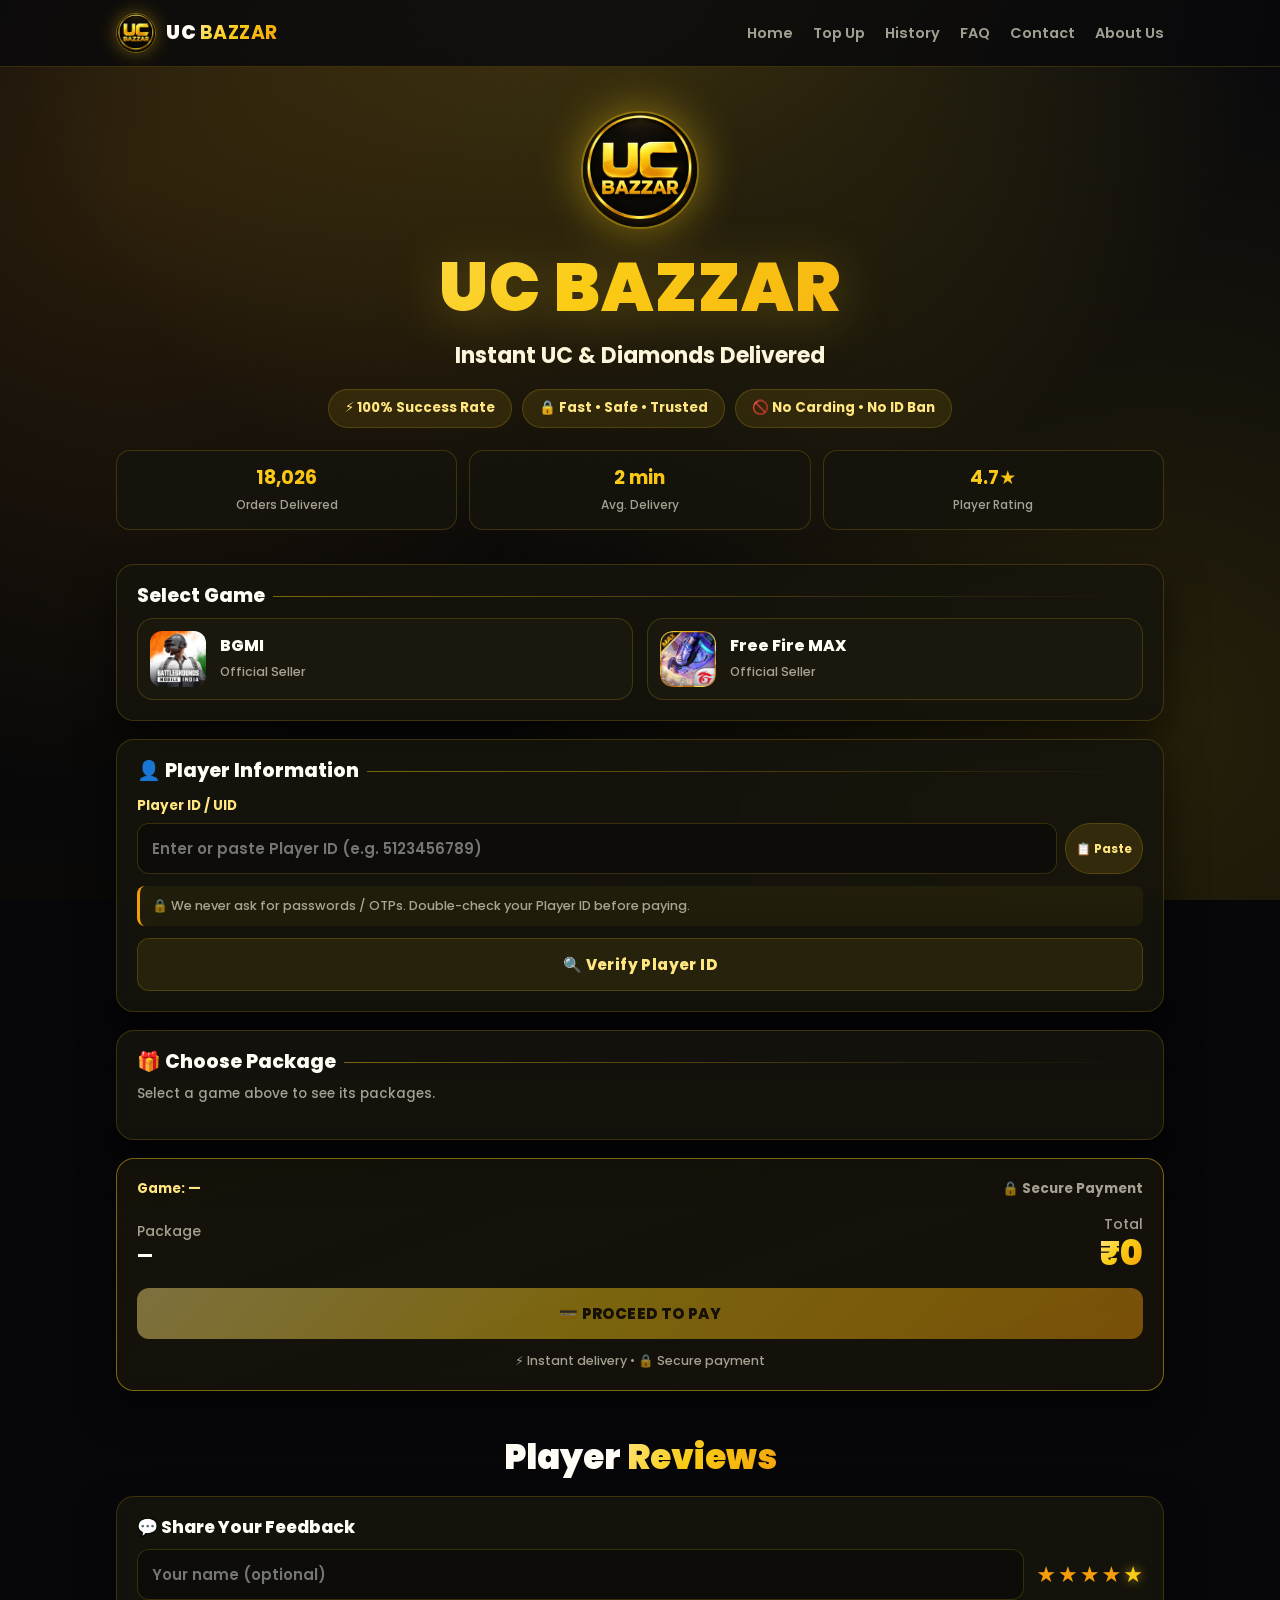
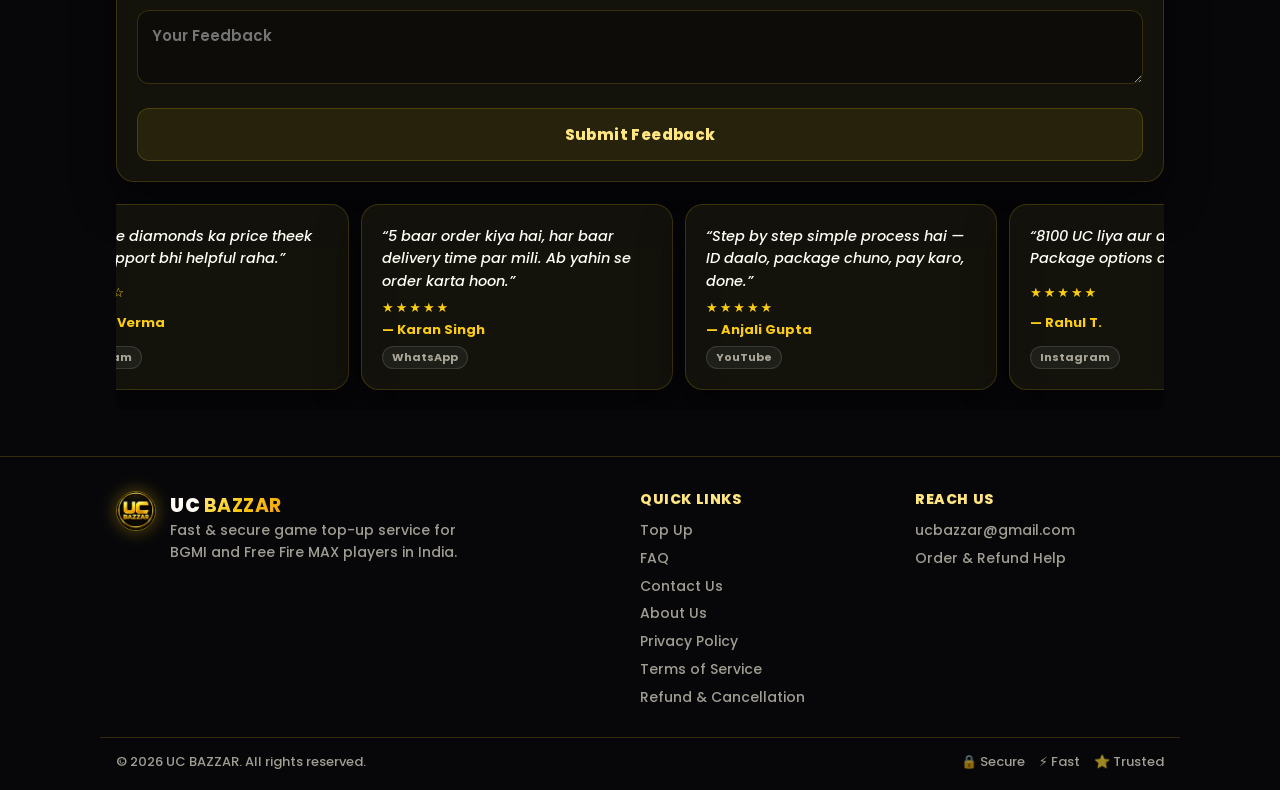
==== commit 7ed11d43: "Add favicon set and social share image so the store logo shows in Google and WhatsApp Google needs a" ====
--- a/index.html
+++ b/index.html
@@ -3,10 +3,25 @@
 <head>
 <meta charset="utf-8" />
 <meta name="viewport" content="width=device-width, initial-scale=1" />
-<title>UC BAZZAR — Buy BGMI UC & Free Fire Diamonds Instantly</title>
-<meta name="description" content="UC BAZZAR — India's fast and secure game top-up store. Buy BGMI UC and Free Fire MAX Diamonds instantly with UPI, GPay, PhonePe and Paytm. Instant delivery, lowest prices, 24x7 support." />
+<title>UC BAZZAR — BGMI UC &amp; Free Fire Diamond Top-Up</title>
+<meta name="description" content="Instant BGMI UC and Free Fire MAX diamond top-up. Pay with UPI, GPay, PhonePe or Paytm and get your order within minutes." />
+<link rel="canonical" href="https://ucbazzar.in/" />
 <meta name="theme-color" content="#07070a" />
-<link rel="icon" href="Assests/uc_bazzar_logo.jpg" />
+<link rel="icon" href="/favicon.ico" sizes="any" />
+<link rel="icon" type="image/png" sizes="48x48" href="Assests/favicon-48.png" />
+<link rel="icon" type="image/png" sizes="96x96" href="Assests/favicon-96.png" />
+<link rel="icon" type="image/png" sizes="192x192" href="Assests/favicon-192.png" />
+<link rel="apple-touch-icon" href="Assests/apple-touch-icon.png" />
+<meta property="og:type" content="website" />
+<meta property="og:site_name" content="UC BAZZAR" />
+<meta property="og:title" content="UC BAZZAR — BGMI UC &amp; Free Fire Diamond Top-Up" />
+<meta property="og:description" content="Instant BGMI UC and Free Fire MAX diamond top-up. Pay with UPI, GPay, PhonePe or Paytm and get your order within minutes." />
+<meta property="og:image" content="https://ucbazzar.in/Assests/og-image.png" />
+<meta property="og:url" content="https://ucbazzar.in/" />
+<meta name="twitter:card" content="summary_large_image" />
+<meta name="twitter:title" content="UC BAZZAR — BGMI UC &amp; Free Fire Diamond Top-Up" />
+<meta name="twitter:description" content="Instant BGMI UC and Free Fire MAX diamond top-up with any UPI app." />
+<meta name="twitter:image" content="https://ucbazzar.in/Assests/og-image.png" />
 <link rel="preconnect" href="https://fonts.googleapis.com" />
 <link rel="preconnect" href="https://fonts.gstatic.com" crossorigin />
 <link href="https://fonts.googleapis.com/css2?family=Poppins:wght@500;600;700;800;900&display=swap" rel="stylesheet" />
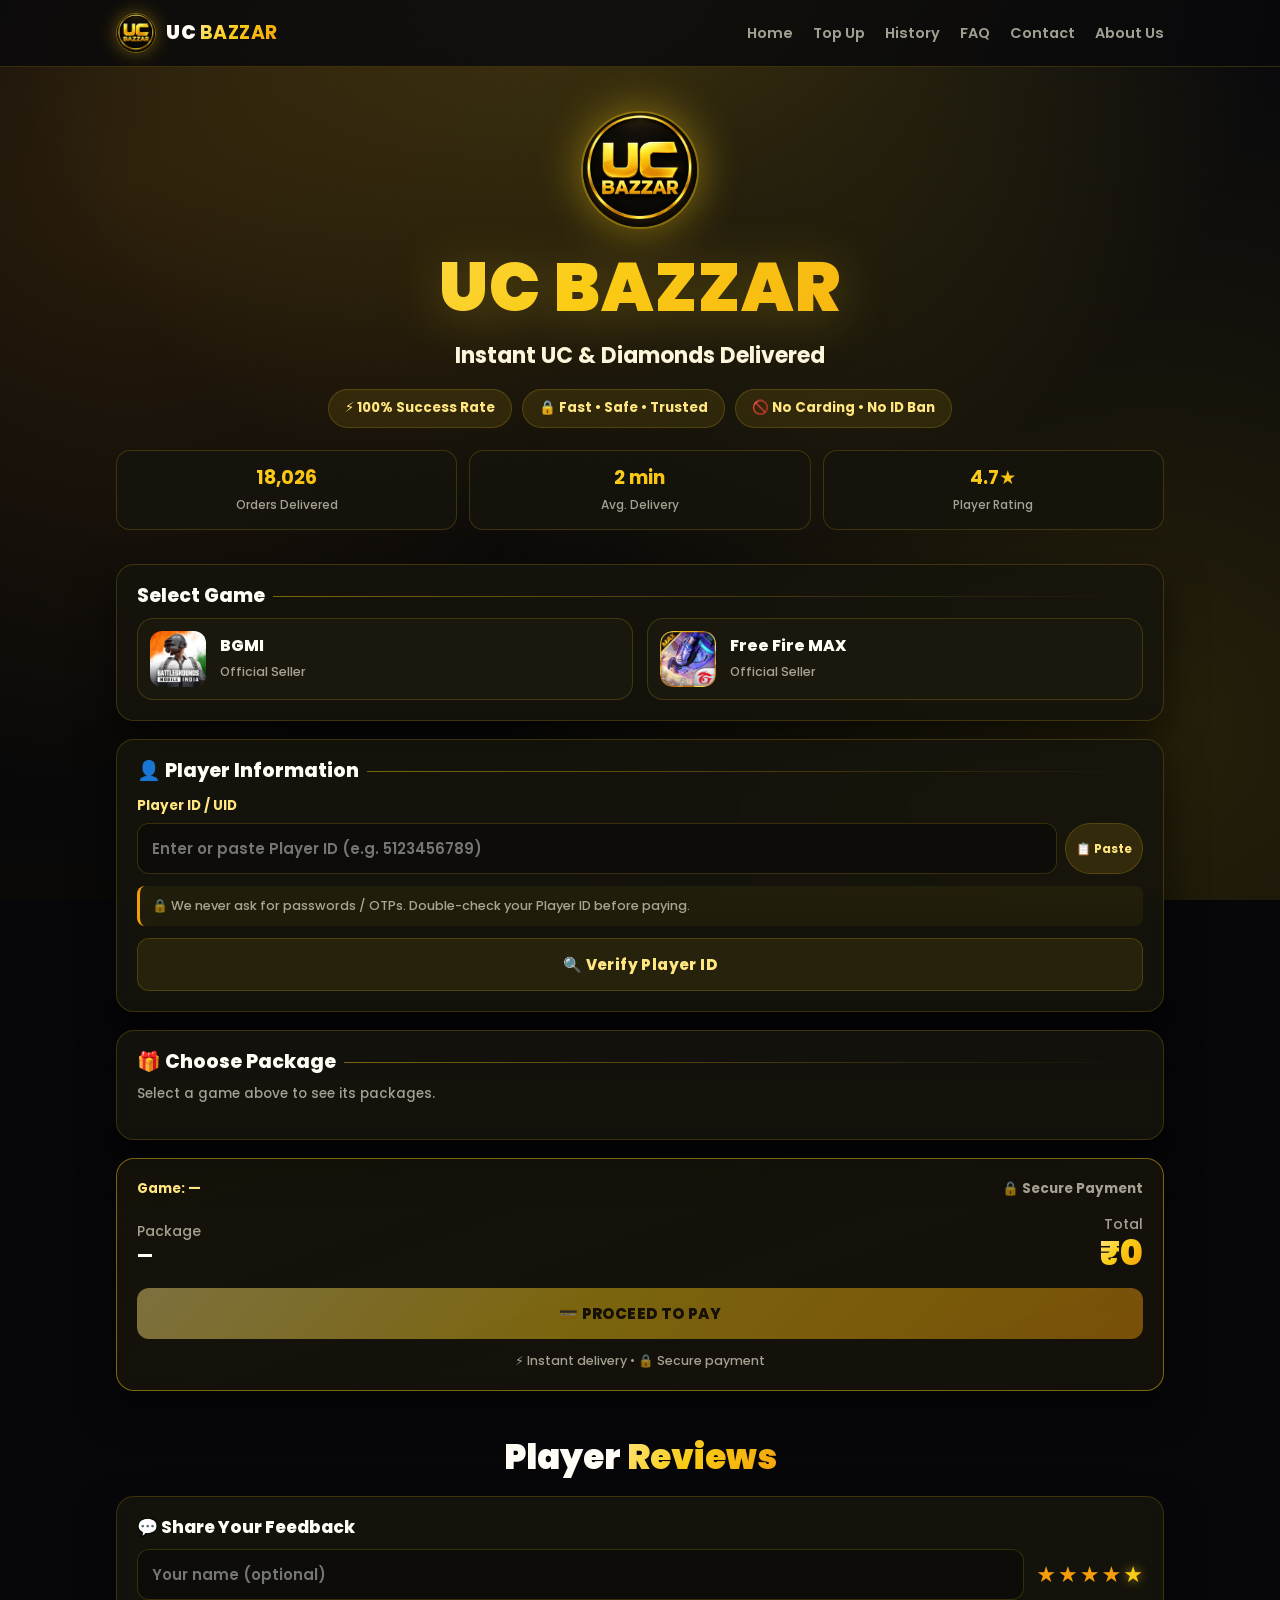
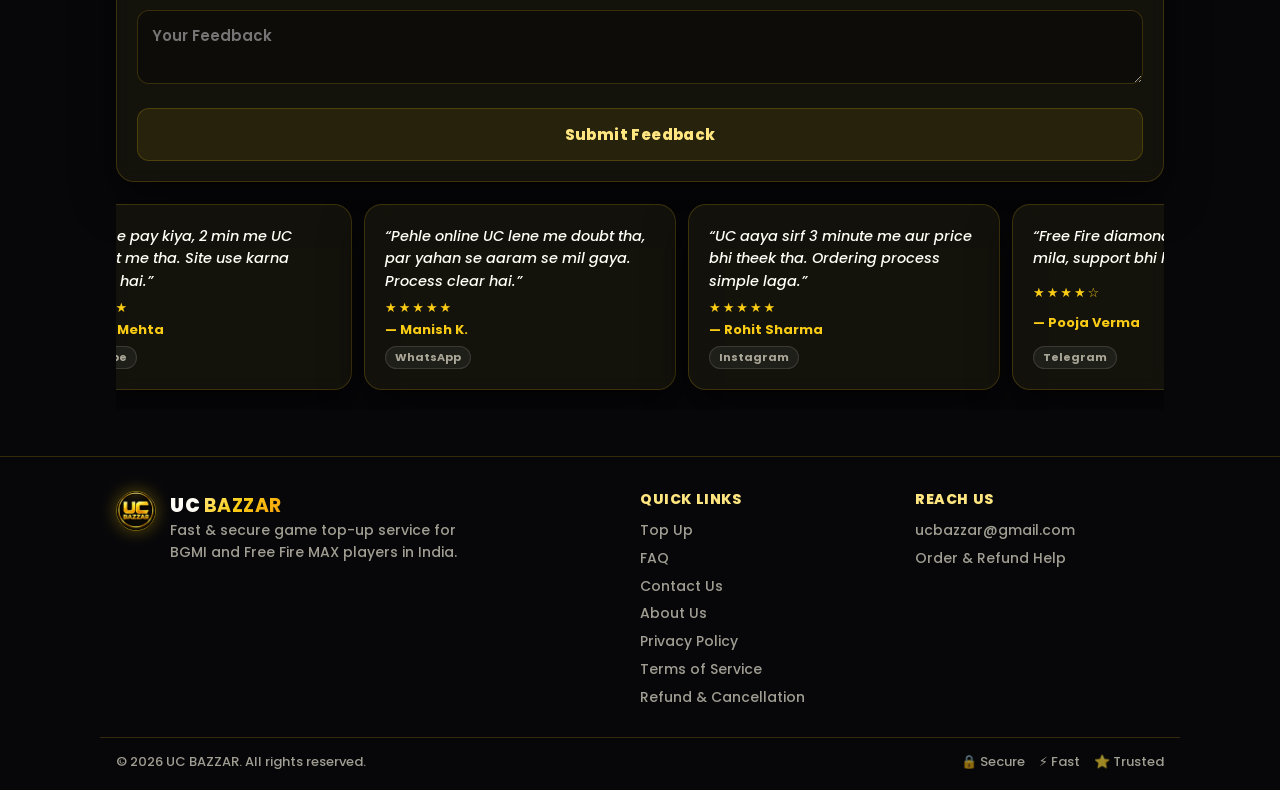
==== commit 86dd568e: "Carry the order ID inside the UPI payment note Every payment now arrives with the package, player ID" ====
--- a/index.html
+++ b/index.html
@@ -235,6 +235,10 @@
     </div>
     <p class="muted center tiny">On mobile these buttons open the app with the amount pre-filled. On desktop, scan the QR above.</p>
 
+    <p class="pay-note-line">Payment note: <b id="payNote">—</b></p>
+    <p class="muted center tiny">Your order reaches us with this note — no screenshot or message needed.
+    Your order ID is <b id="payRef">—</b>; track it any time on the Payment History page.</p>
+
     <button class="btn btn-primary" id="sendOrderBtn" type="button">✅ I Have Paid</button>
     <p class="muted center tiny">Orders are delivered within 2–10 minutes of payment confirmation.</p>
   </div>
--- a/styles.css
+++ b/styles.css
@@ -427,6 +427,13 @@
 }
 .app-btn:hover { border-color: var(--line-strong); box-shadow: 0 0 0 2px rgba(250, 204, 21, 0.22); }
 .app-btn:active { transform: scale(0.98); }
+
+/* payment note line inside the payment modal */
+.pay-note-line {
+  text-align: center; font-size: 12.8px; font-weight: 700;
+  color: var(--muted); margin: 10px 0 4px; word-break: break-word;
+}
+.pay-note-line b { color: var(--gold-1); font-weight: 800; }
 
 /* ==================== PLAYER ID VERIFY POPUP ==================== */
 /* this popup sits in the exact middle of the screen (payment modal stays top) */
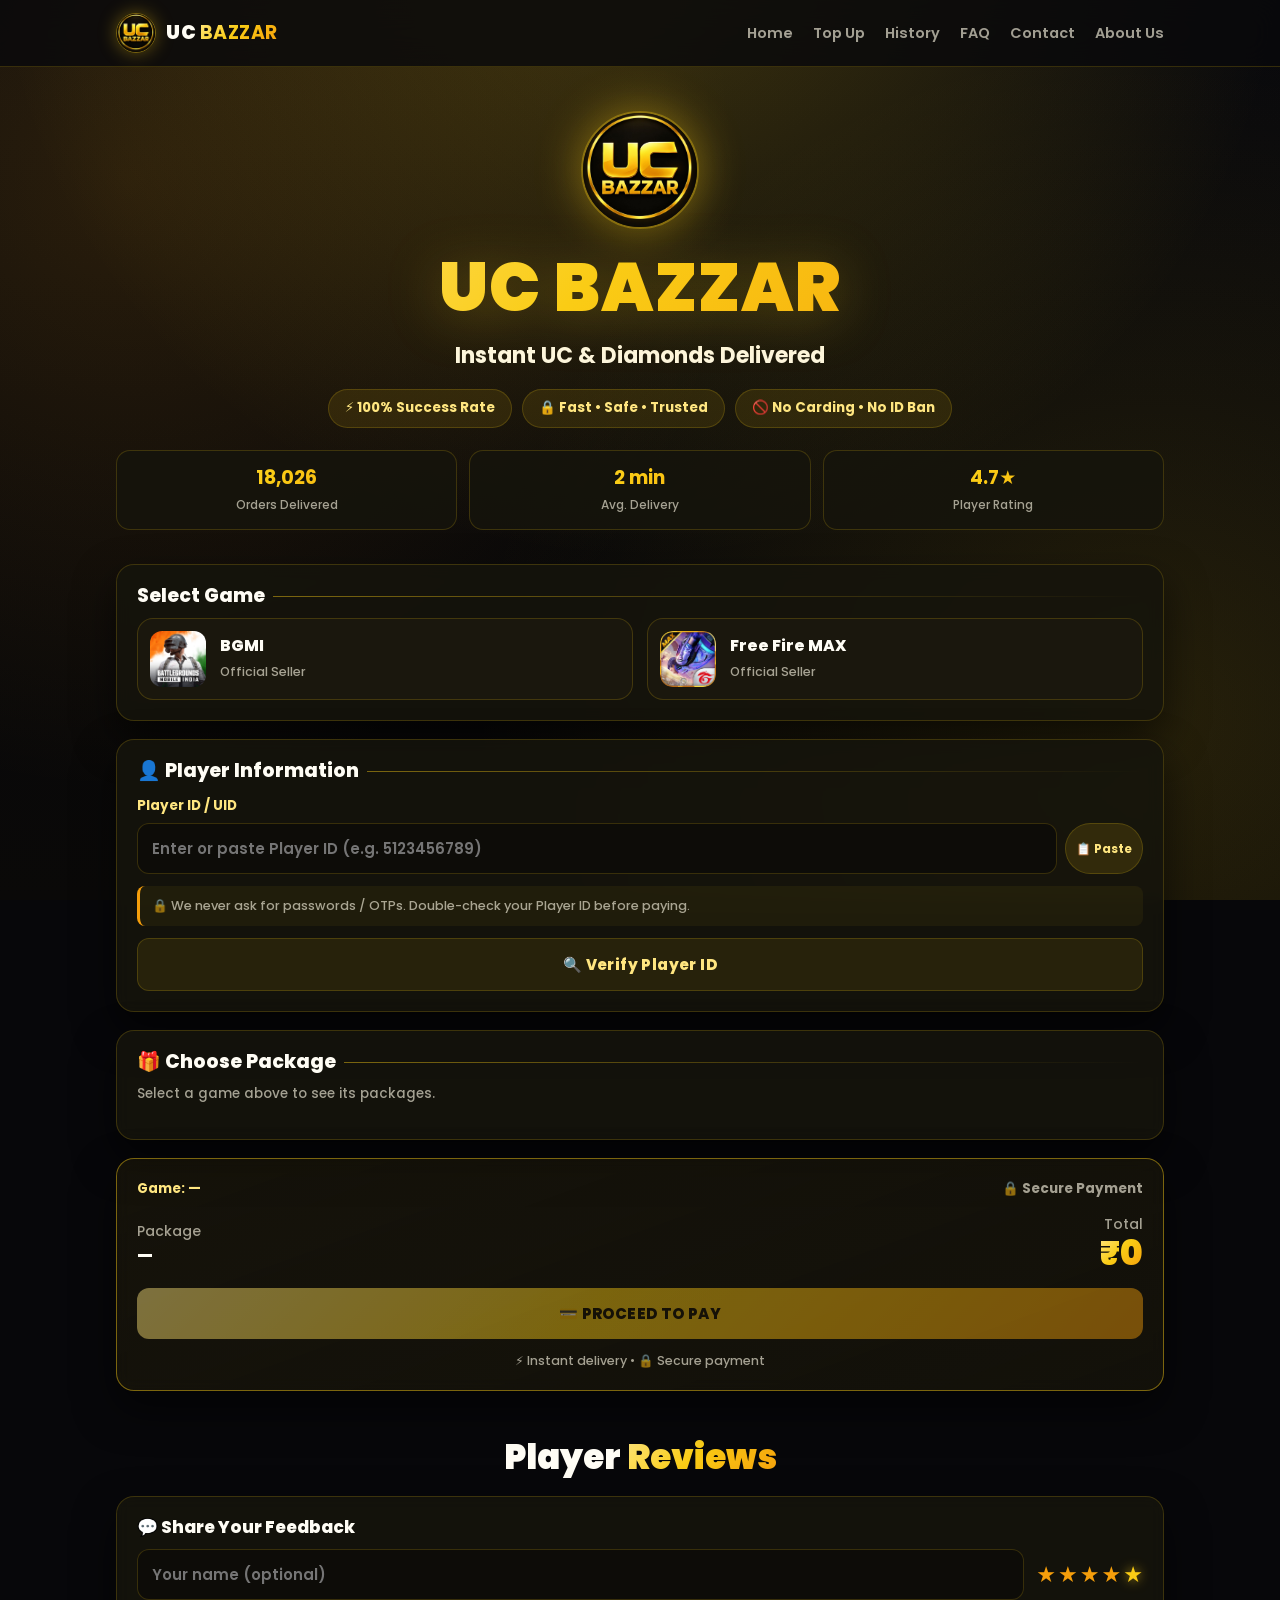
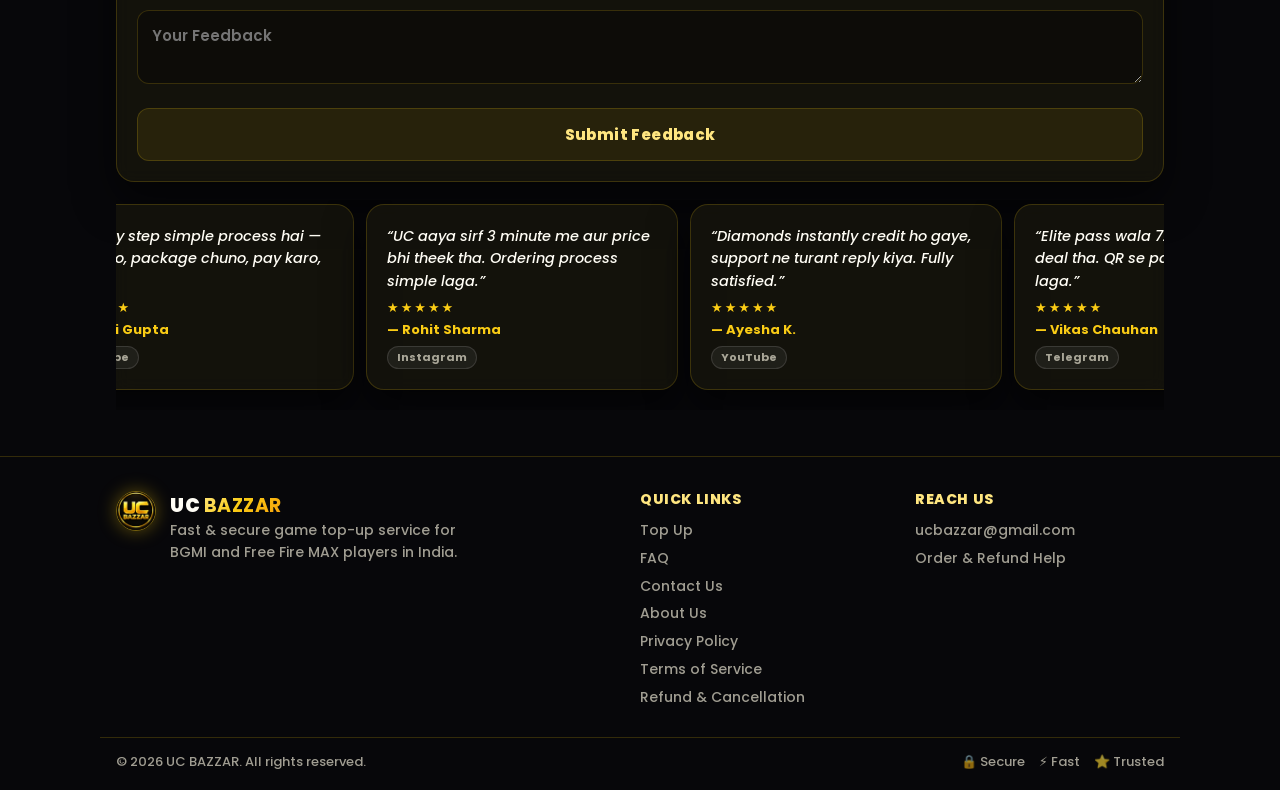
==== commit 149ce309: "UPDATE 1.4" ====
--- a/index.html
+++ b/index.html
@@ -89,19 +89,11 @@
     <div class="card">
       <h2 class="card-title">👤 Player Information</h2>
 
-      <label class="field-label" for="playerId">Player ID / UID</label>
+      <label class="field-label" id="playerIdLabel" for="playerId">Player ID / UID</label>
       <div class="id-field">
         <input class="input" id="playerId" type="text" inputmode="numeric" autocomplete="off"
                maxlength="12" placeholder="Enter or paste Player ID (e.g. 5123456789)" />
         <button class="mini-btn paste-btn" id="pasteBtn" type="button">📋 Paste</button>
-      </div>
-
-      <div id="serverWrap" class="hidden">
-        <label class="field-label" for="server">Server / Region</label>
-        <select class="input" id="server">
-          <option value="India">India</option>
-          <option value="Global">Global</option>
-        </select>
       </div>
 
       <p class="note">🔒 We never ask for passwords / OTPs. Double-check your Player ID before paying.</p>
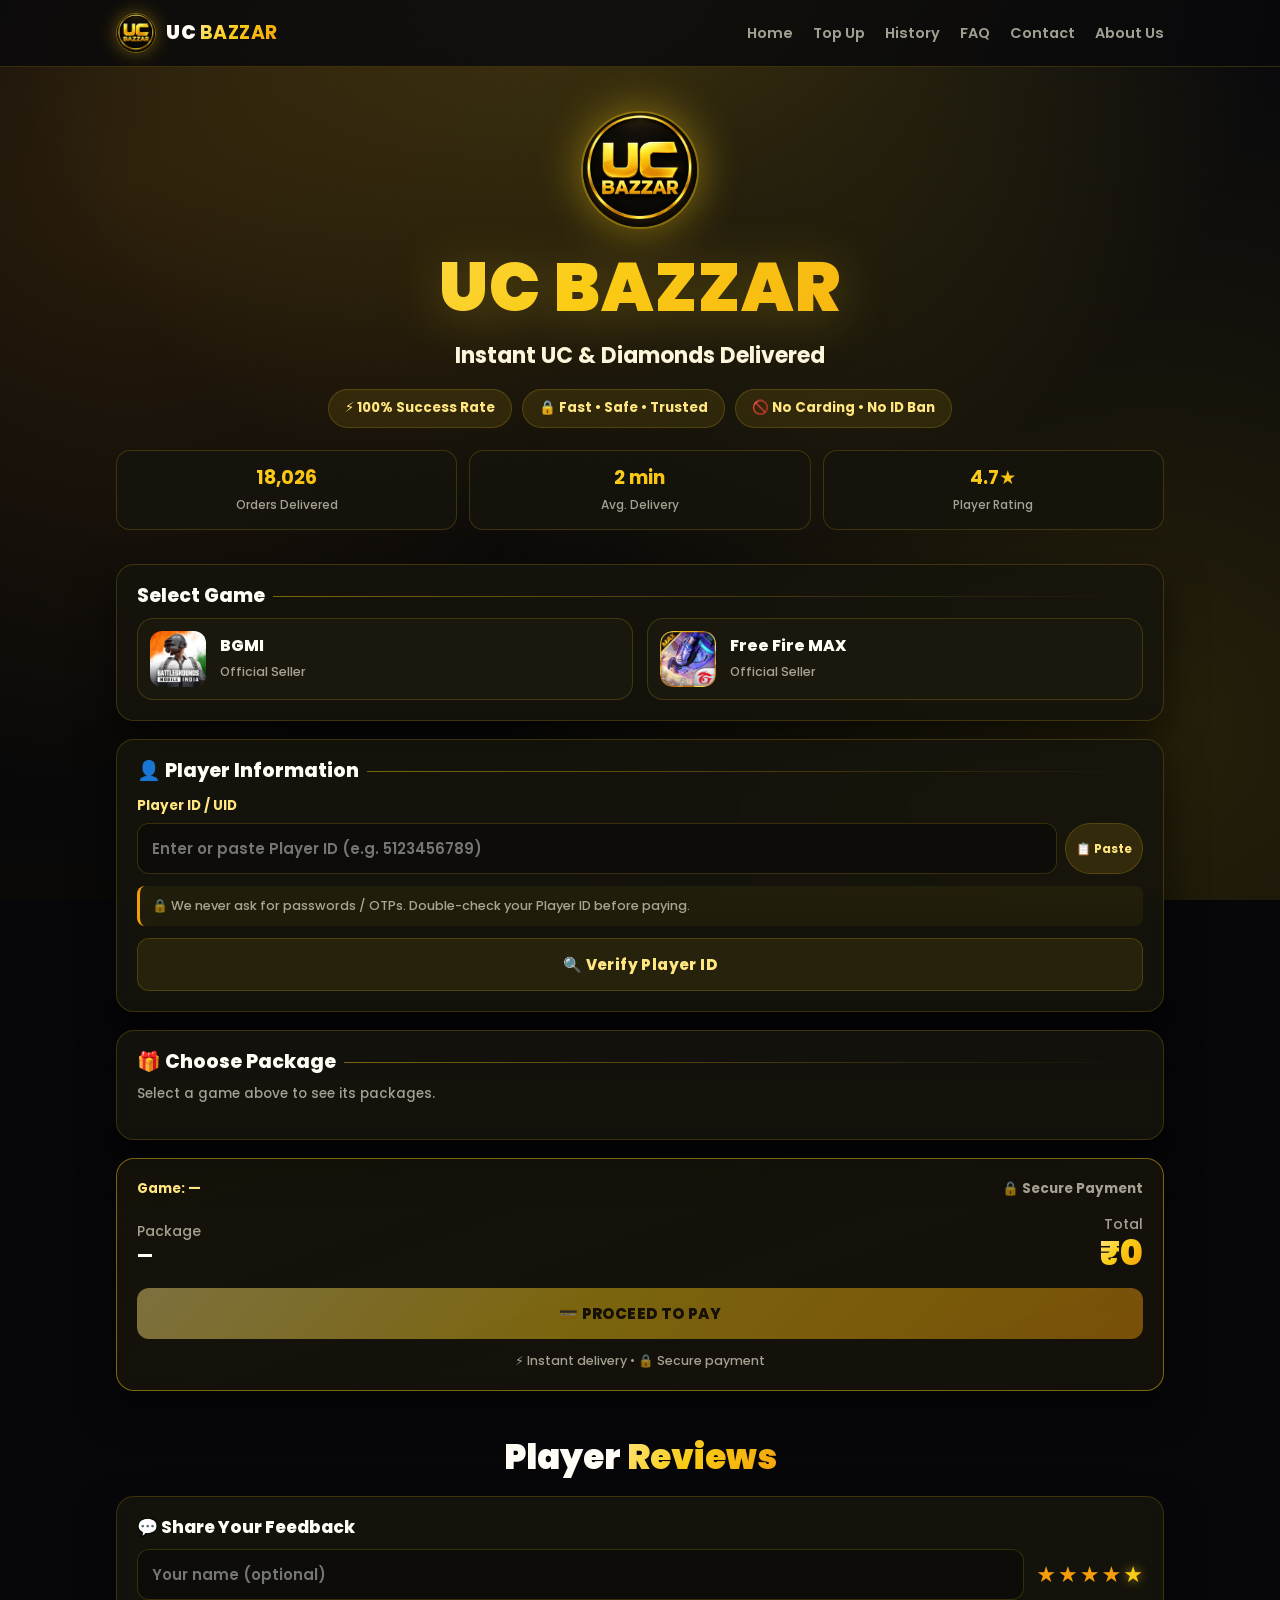
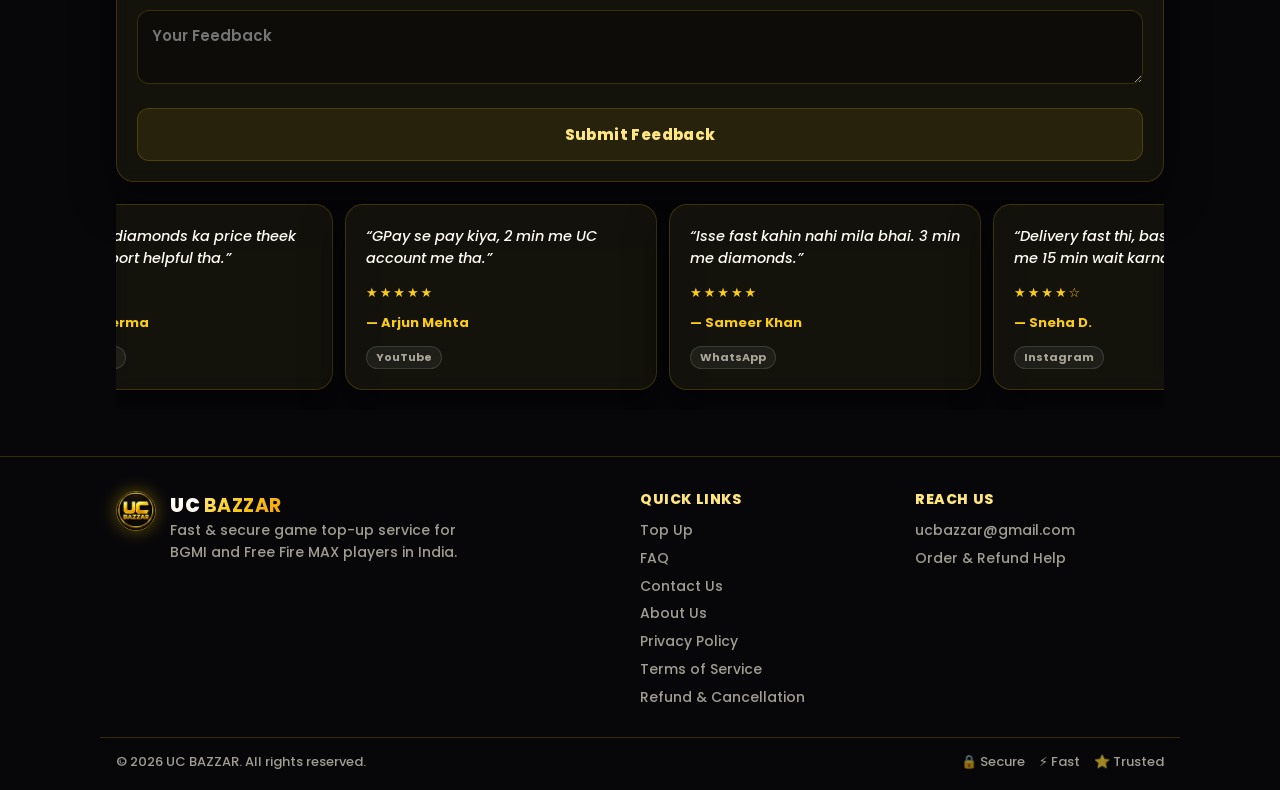
==== commit 16a49b7e: "UPDATE 1.5" ====
--- a/index.html
+++ b/index.html
@@ -227,9 +227,7 @@
     </div>
     <p class="muted center tiny">On mobile these buttons open the app with the amount pre-filled. On desktop, scan the QR above.</p>
 
-    <p class="pay-note-line">Payment note: <b id="payNote">—</b></p>
-    <p class="muted center tiny">Your order reaches us with this note — no screenshot or message needed.
-    Your order ID is <b id="payRef">—</b>; track it any time on the Payment History page.</p>
+    <p class="muted center tiny">No screenshot or message needed — your order is tracked automatically.</p>
 
     <button class="btn btn-primary" id="sendOrderBtn" type="button">✅ I Have Paid</button>
     <p class="muted center tiny">Orders are delivered within 2–10 minutes of payment confirmation.</p>
--- a/styles.css
+++ b/styles.css
@@ -429,12 +429,6 @@
 .app-btn:active { transform: scale(0.98); }
 
 /* payment note line inside the payment modal */
-.pay-note-line {
-  text-align: center; font-size: 12.8px; font-weight: 700;
-  color: var(--muted); margin: 10px 0 4px; word-break: break-word;
-}
-.pay-note-line b { color: var(--gold-1); font-weight: 800; }
-
 /* ==================== PLAYER ID VERIFY POPUP ==================== */
 /* this popup sits in the exact middle of the screen (payment modal stays top) */
 #verifyModal.open {
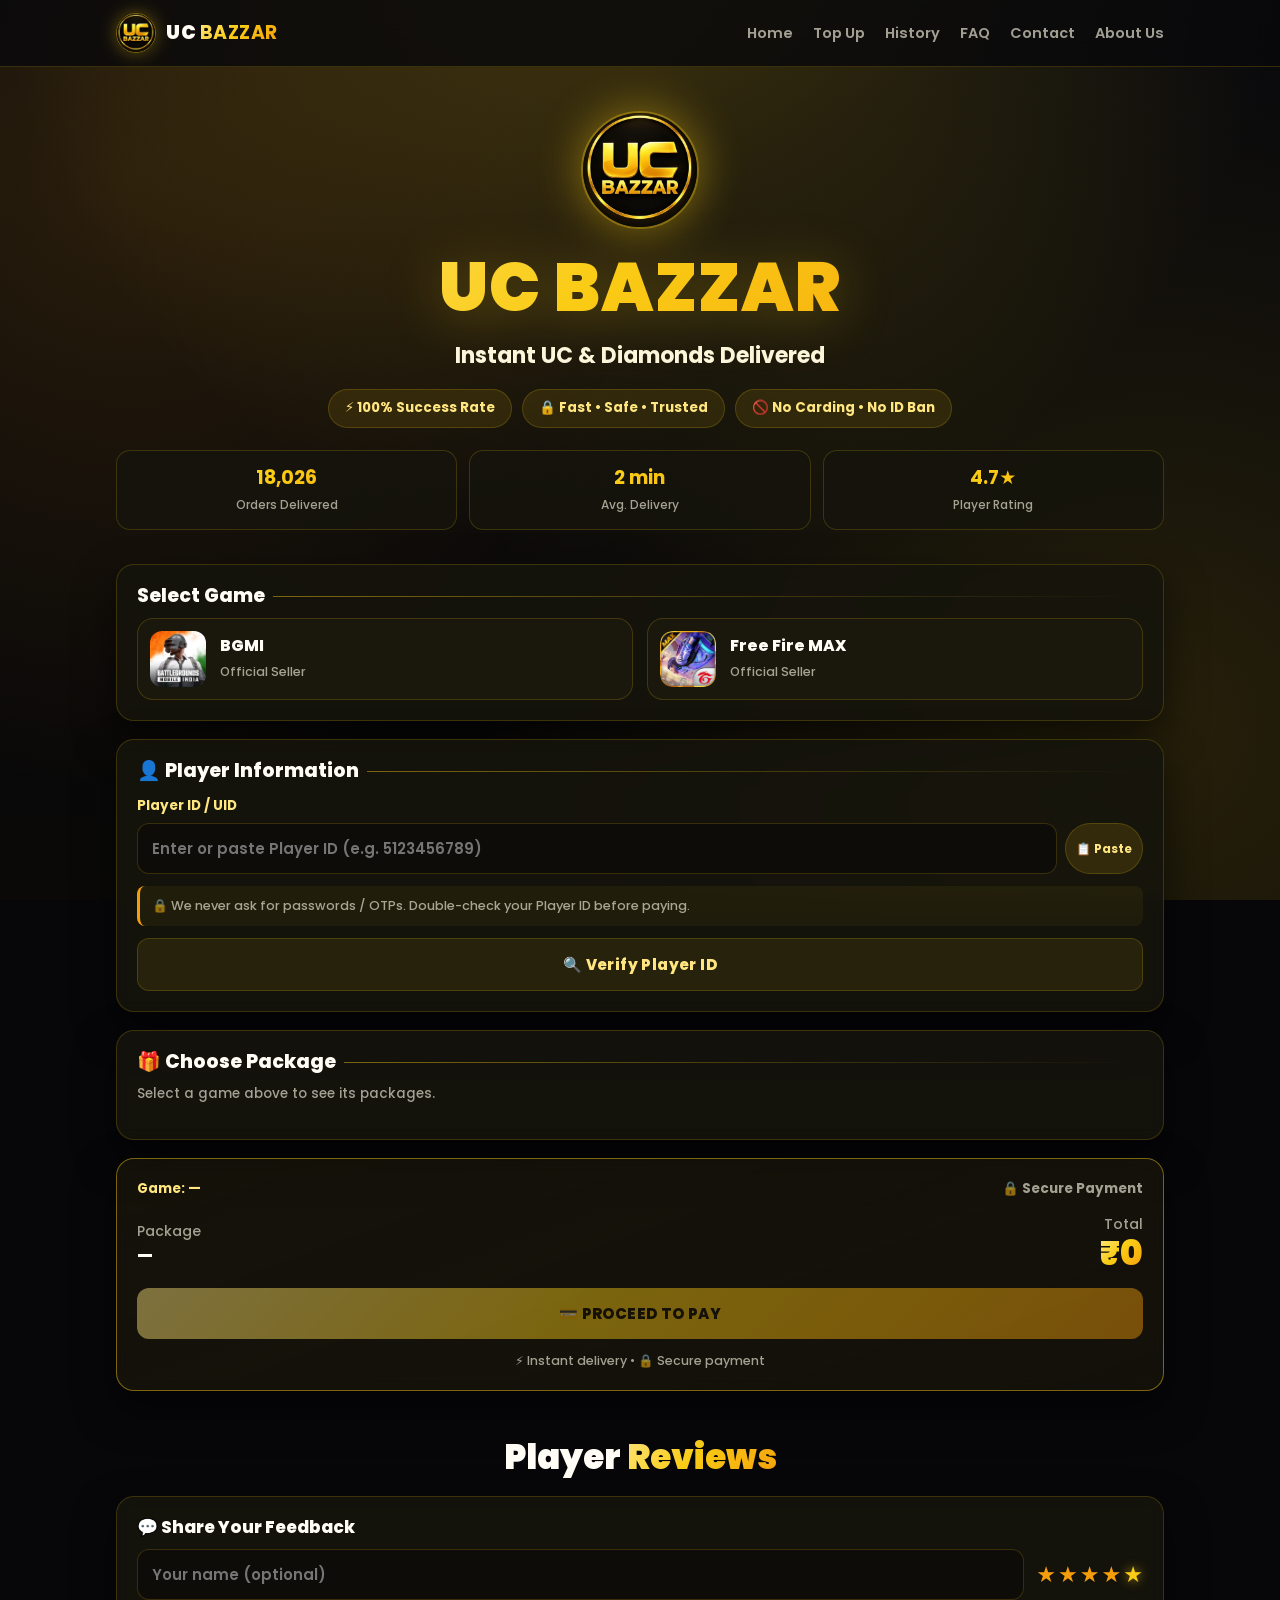
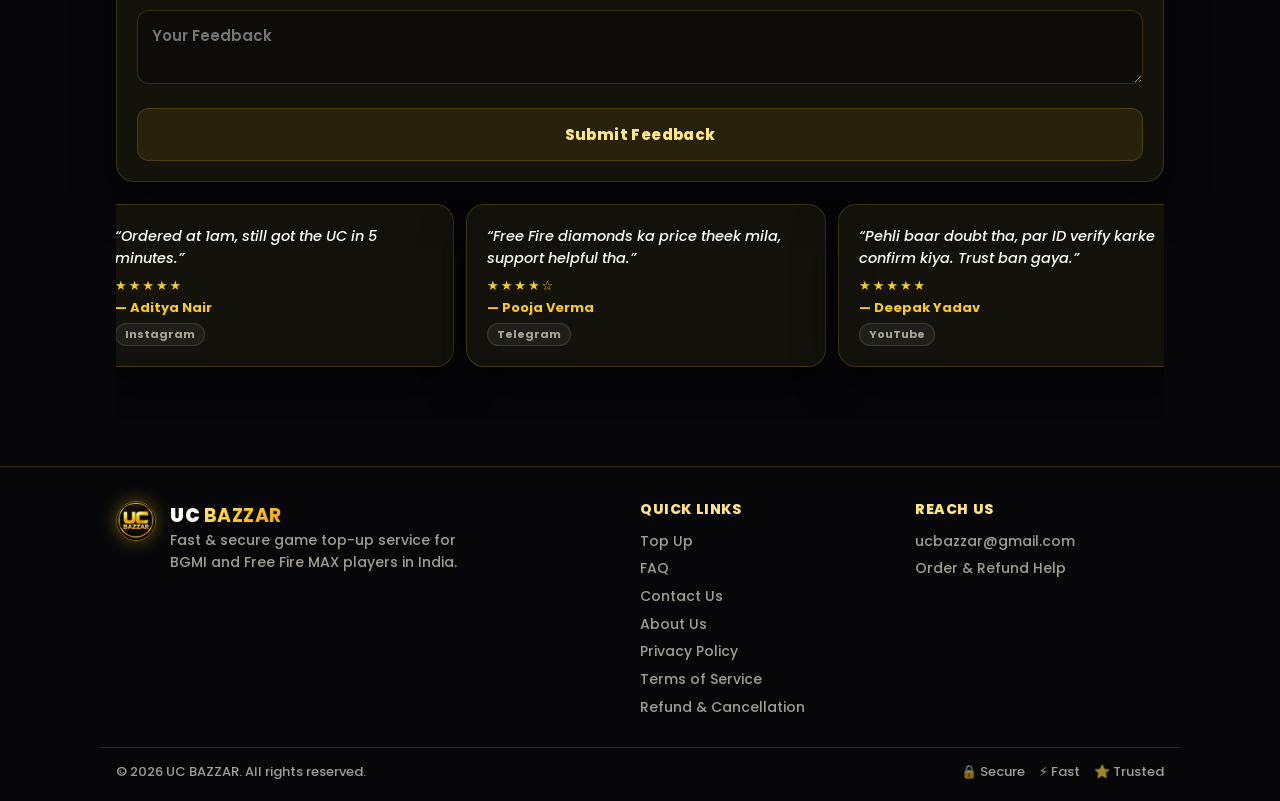
==== commit 4699200d: "UPDATE 1.7" ====
--- a/index.html
+++ b/index.html
@@ -35,7 +35,7 @@
 <header class="site-header">
   <div class="wrap header-inner">
     <a class="brand" href="index.html">
-      <img class="brand-logo" src="Assests/uc_bazzar_logo.jpg" alt="UC BAZZAR logo" />
+      <img class="brand-logo" src="Assests/uc_bazzar_logo.jpg" alt="UC BAZZAR logo" width="40" height="40" />
       <span class="brand-name">UC <b>BAZZAR</b></span>
     </a>
 
@@ -58,7 +58,7 @@
   <!-- ============ HERO ============ -->
   <section class="hero">
     <div class="wrap">
-      <img class="hero-logo" src="Assests/uc_bazzar_logo.jpg" alt="UC BAZZAR" />
+      <img class="hero-logo" src="Assests/uc_bazzar_logo.jpg" alt="UC BAZZAR" width="360" height="360" fetchpriority="high" decoding="async" />
       <h1 class="hero-title">UC BAZZAR</h1>
       <p class="hero-sub">Instant UC &amp; Diamonds Delivered</p>
 
@@ -161,7 +161,7 @@
 <footer class="site-footer">
   <div class="wrap footer-inner">
     <div class="footer-brand">
-      <img class="brand-logo" src="Assests/uc_bazzar_logo.jpg" alt="UC BAZZAR" />
+      <img class="brand-logo" src="Assests/uc_bazzar_logo.jpg" alt="UC BAZZAR" width="40" height="40" />
       <div>
         <div class="brand-name">UC <b>BAZZAR</b></div>
         <p class="muted">Fast &amp; secure game top-up service for BGMI and Free Fire MAX players in India.</p>
@@ -205,7 +205,7 @@
     </div>
 
     <div class="qr-box">
-      <img id="qrImg" alt="UPI QR code for this order" />
+      <img id="qrImg" alt="UPI QR code for this order" width="480" height="480" />
       <div id="qrFallback" class="qr-fallback hidden">
         <p>QR could not load. Copy the UPI ID below and pay from your UPI app:</p>
         <code id="qrFallbackText"></code>
@@ -220,10 +220,10 @@
     <p class="muted center">The amount is already filled in this QR — pay exactly <b id="qrAmountNote">₹0</b>.</p>
 
     <div class="app-row">
-      <a class="app-btn" id="payGpay" href="#"><img src="Assests/Google-pay.webp" alt="" /><span>GPay</span></a>
-      <a class="app-btn" id="payPhonepe" href="#"><img src="Assests/phonepe.webp" alt="" /><span>PhonePe</span></a>
-      <a class="app-btn" id="payPaytm" href="#"><img src="Assests/paytm.webp" alt="" /><span>Paytm</span></a>
-      <a class="app-btn" id="payUpi" href="#"><img src="Assests/upi.webp" alt="" /><span>BHIM UPI</span></a>
+      <a class="app-btn" id="payGpay" href="#"><img src="Assests/Google-pay.webp" alt="" width="30" height="30" /><span>GPay</span></a>
+      <a class="app-btn" id="payPhonepe" href="#"><img src="Assests/phonepe.webp" alt="" width="30" height="30" /><span>PhonePe</span></a>
+      <a class="app-btn" id="payPaytm" href="#"><img src="Assests/paytm.webp" alt="" width="30" height="30" /><span>Paytm</span></a>
+      <a class="app-btn" id="payUpi" href="#"><img src="Assests/upi.webp" alt="" width="30" height="30" /><span>BHIM UPI</span></a>
     </div>
     <p class="muted center tiny">On mobile these buttons open the app with the amount pre-filled. On desktop, scan the QR above.</p>
 
--- a/styles.css
+++ b/styles.css
@@ -304,6 +304,9 @@
 /* horizontally scrolling review columns */
 .reviews-scroller {
   margin-top: 18px;
+  /* space is reserved before script.js paints the cards — without this the
+     whole page below the reviews (footer included) jumps ~220px (CLS) */
+  min-height: 212px;
   overflow-x: auto;
   /* no scroll-snap: it fights the continuous auto-scroll and jumps back */
   scroll-snap-type: none;
@@ -318,7 +321,7 @@
 .reviews-track {
   display: grid;
   grid-auto-flow: column;
-  grid-auto-columns: min(78vw, 320px);
+  grid-auto-columns: clamp(280px, 78vw, 320px);
   gap: 12px;
   padding: 4px 4px 8px;
 }
@@ -328,7 +331,10 @@
   margin: 0;
 }
 @media (min-width: 761px) {
-  .reviews-track { grid-auto-columns: min(360px, 30%); }
+  /* clamp keeps card widths (and so card heights) steady on tablets where
+     30% of a 768px screen used to squeeze the quotes into 5 lines */
+  .reviews-track { grid-auto-columns: clamp(300px, 30vw, 360px); }
+  .reviews-scroller { min-height: 220px; }
 }
 
 .faq-item { padding: 0; overflow: hidden; }
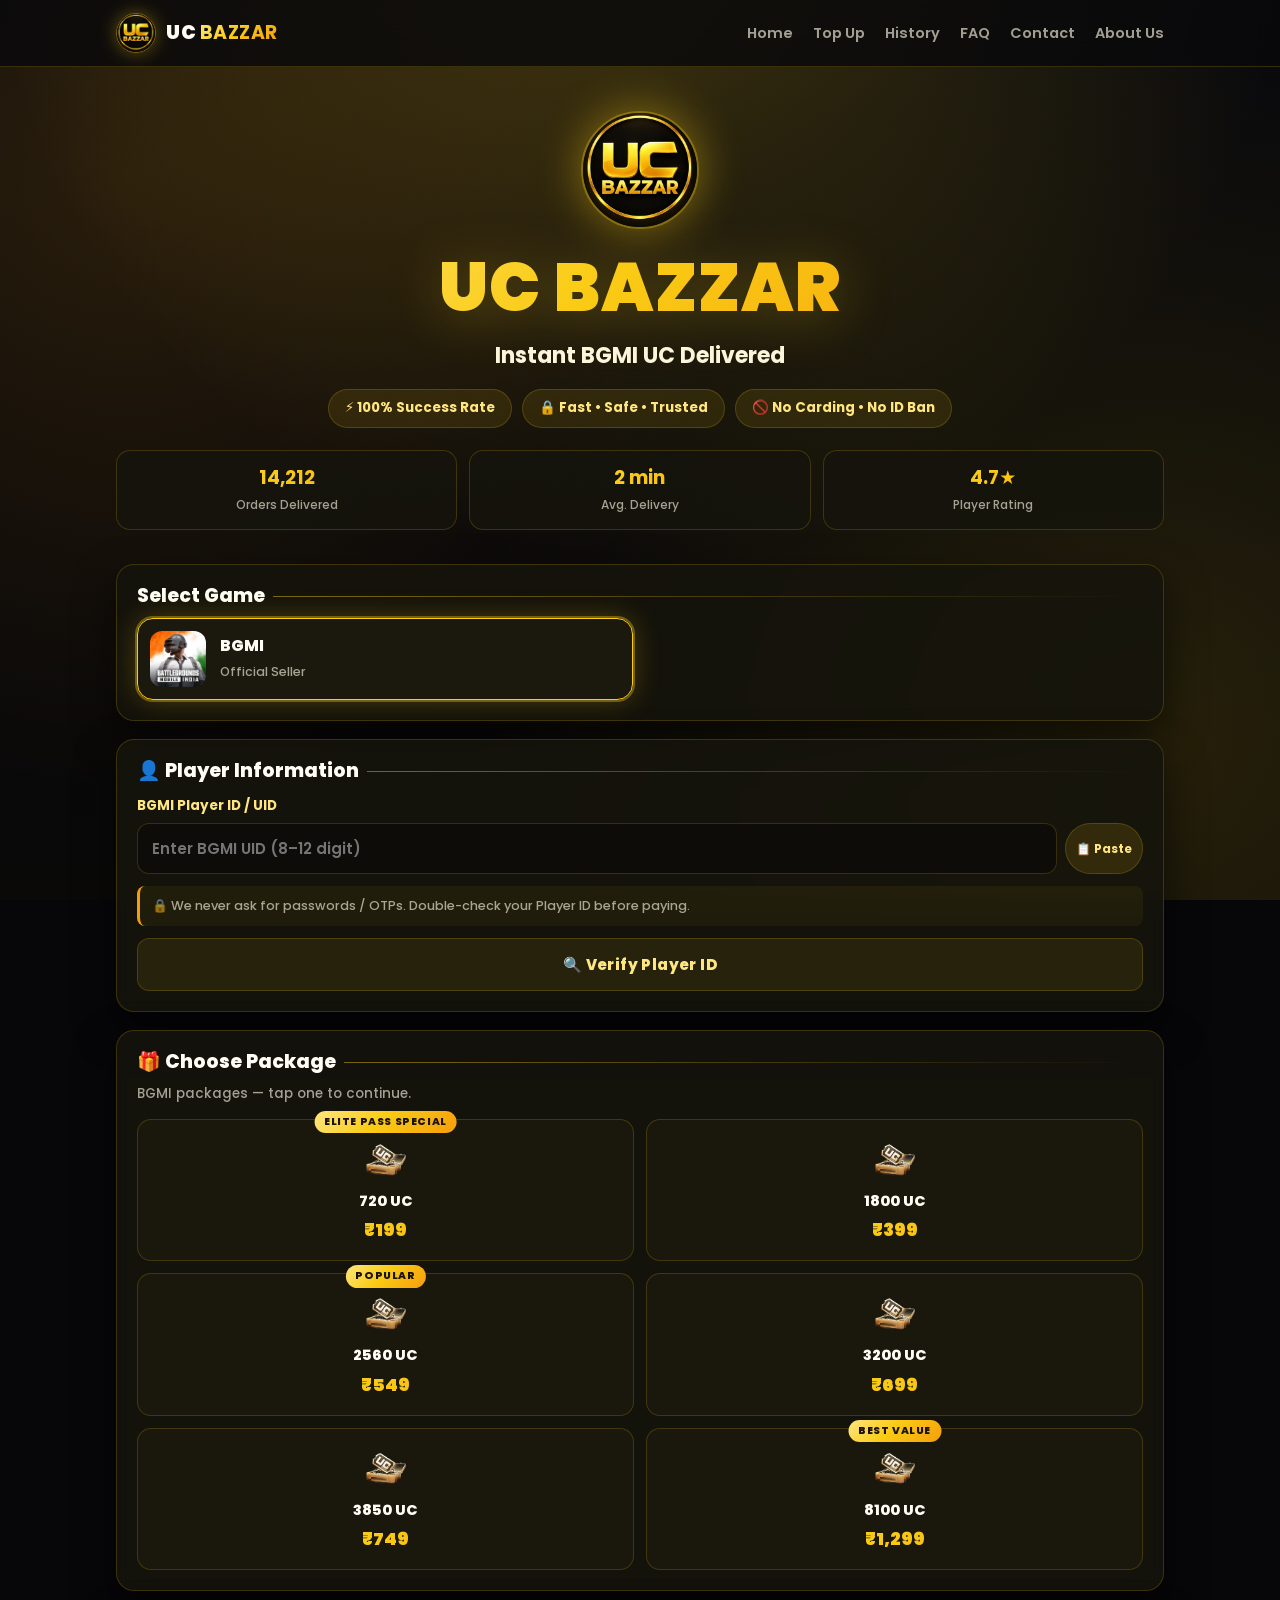
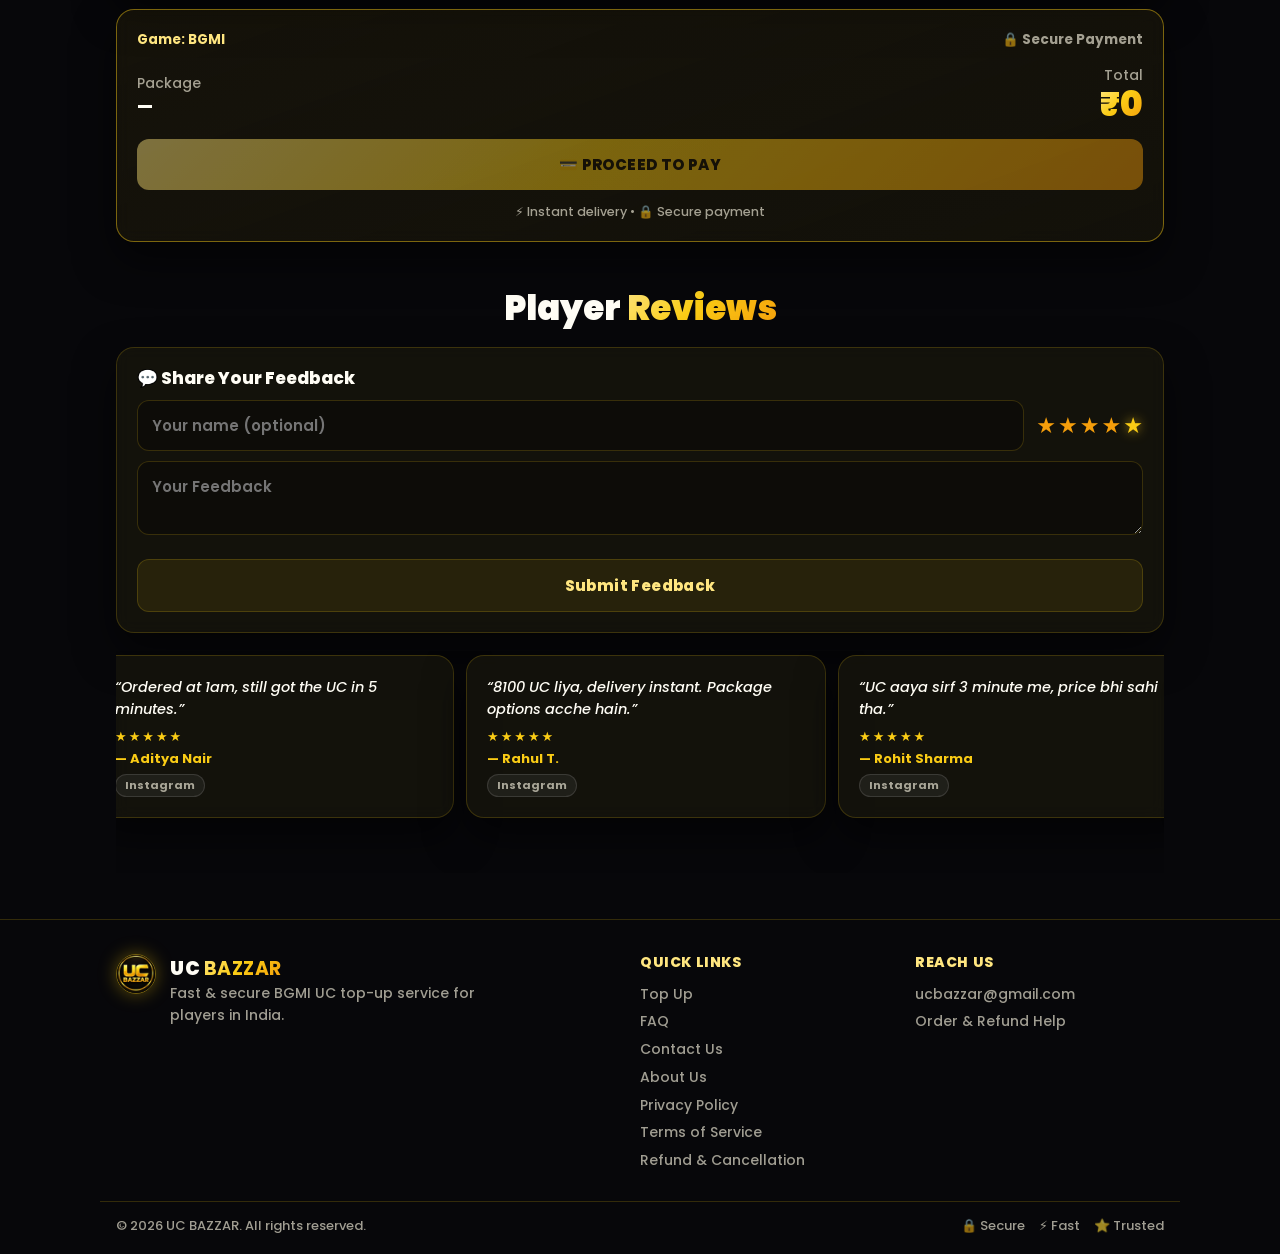
==== commit e68f1429: "UPDATE 2.1 — BGMI-only store (Free Fire removed), counter starts at 750 Free Fire MAX packages, game" ====
--- a/index.html
+++ b/index.html
@@ -3,8 +3,8 @@
 <head>
 <meta charset="utf-8" />
 <meta name="viewport" content="width=device-width, initial-scale=1" />
-<title>UC BAZZAR — BGMI UC &amp; Free Fire Diamond Top-Up</title>
-<meta name="description" content="Instant BGMI UC and Free Fire MAX diamond top-up. Pay with UPI, GPay, PhonePe or Paytm and get your order within minutes." />
+<title>UC BAZZAR — Instant BGMI UC Top-Up</title>
+<meta name="description" content="Instant BGMI UC top-up. Pay with UPI, GPay, PhonePe or Paytm and get your UC delivered within minutes." />
 <link rel="canonical" href="https://ucbazzar.in/" />
 <meta name="theme-color" content="#07070a" />
 <link rel="icon" href="/favicon.ico" sizes="any" />
@@ -14,13 +14,13 @@
 <link rel="apple-touch-icon" href="Assests/apple-touch-icon.png" />
 <meta property="og:type" content="website" />
 <meta property="og:site_name" content="UC BAZZAR" />
-<meta property="og:title" content="UC BAZZAR — BGMI UC &amp; Free Fire Diamond Top-Up" />
-<meta property="og:description" content="Instant BGMI UC and Free Fire MAX diamond top-up. Pay with UPI, GPay, PhonePe or Paytm and get your order within minutes." />
+<meta property="og:title" content="UC BAZZAR — Instant BGMI UC Top-Up" />
+<meta property="og:description" content="Instant BGMI UC top-up. Pay with UPI, GPay, PhonePe or Paytm and get your UC delivered within minutes." />
 <meta property="og:image" content="https://ucbazzar.in/Assests/og-image.png" />
 <meta property="og:url" content="https://ucbazzar.in/" />
 <meta name="twitter:card" content="summary_large_image" />
-<meta name="twitter:title" content="UC BAZZAR — BGMI UC &amp; Free Fire Diamond Top-Up" />
-<meta name="twitter:description" content="Instant BGMI UC and Free Fire MAX diamond top-up with any UPI app." />
+<meta name="twitter:title" content="UC BAZZAR — Instant BGMI UC Top-Up" />
+<meta name="twitter:description" content="Instant BGMI UC top-up with any UPI app." />
 <meta name="twitter:image" content="https://ucbazzar.in/Assests/og-image.png" />
 <link rel="preconnect" href="https://fonts.googleapis.com" />
 <link rel="preconnect" href="https://fonts.gstatic.com" crossorigin />
@@ -60,7 +60,7 @@
     <div class="wrap">
       <img class="hero-logo" src="Assests/uc_bazzar_logo.jpg" alt="UC BAZZAR" width="360" height="360" fetchpriority="high" decoding="async" />
       <h1 class="hero-title">UC BAZZAR</h1>
-      <p class="hero-sub">Instant UC &amp; Diamonds Delivered</p>
+      <p class="hero-sub">Instant BGMI UC Delivered</p>
 
       <div class="badge-row">
         <span class="pill">⚡ 100% Success Rate</span>
@@ -164,7 +164,7 @@
       <img class="brand-logo" src="Assests/uc_bazzar_logo.jpg" alt="UC BAZZAR" width="40" height="40" />
       <div>
         <div class="brand-name">UC <b>BAZZAR</b></div>
-        <p class="muted">Fast &amp; secure game top-up service for BGMI and Free Fire MAX players in India.</p>
+        <p class="muted">Fast &amp; secure BGMI UC top-up service for players in India.</p>
       </div>
     </div>
 
--- a/styles.css
+++ b/styles.css
@@ -305,8 +305,10 @@
 .reviews-scroller {
   margin-top: 18px;
   /* space is reserved before script.js paints the cards — without this the
-     whole page below the reviews (footer included) jumps ~220px (CLS) */
-  min-height: 212px;
+     whole page below the reviews (footer included) jumps ~220px (CLS).
+     222px = tallest card (184) + track padding + scroller padding + scrollbar,
+     so the strip is exactly this tall at every screen width */
+  min-height: 222px;
   overflow-x: auto;
   /* no scroll-snap: it fights the continuous auto-scroll and jumps back */
   scroll-snap-type: none;
@@ -334,7 +336,6 @@
   /* clamp keeps card widths (and so card heights) steady on tablets where
      30% of a 768px screen used to squeeze the quotes into 5 lines */
   .reviews-track { grid-auto-columns: clamp(300px, 30vw, 360px); }
-  .reviews-scroller { min-height: 220px; }
 }
 
 .faq-item { padding: 0; overflow: hidden; }
